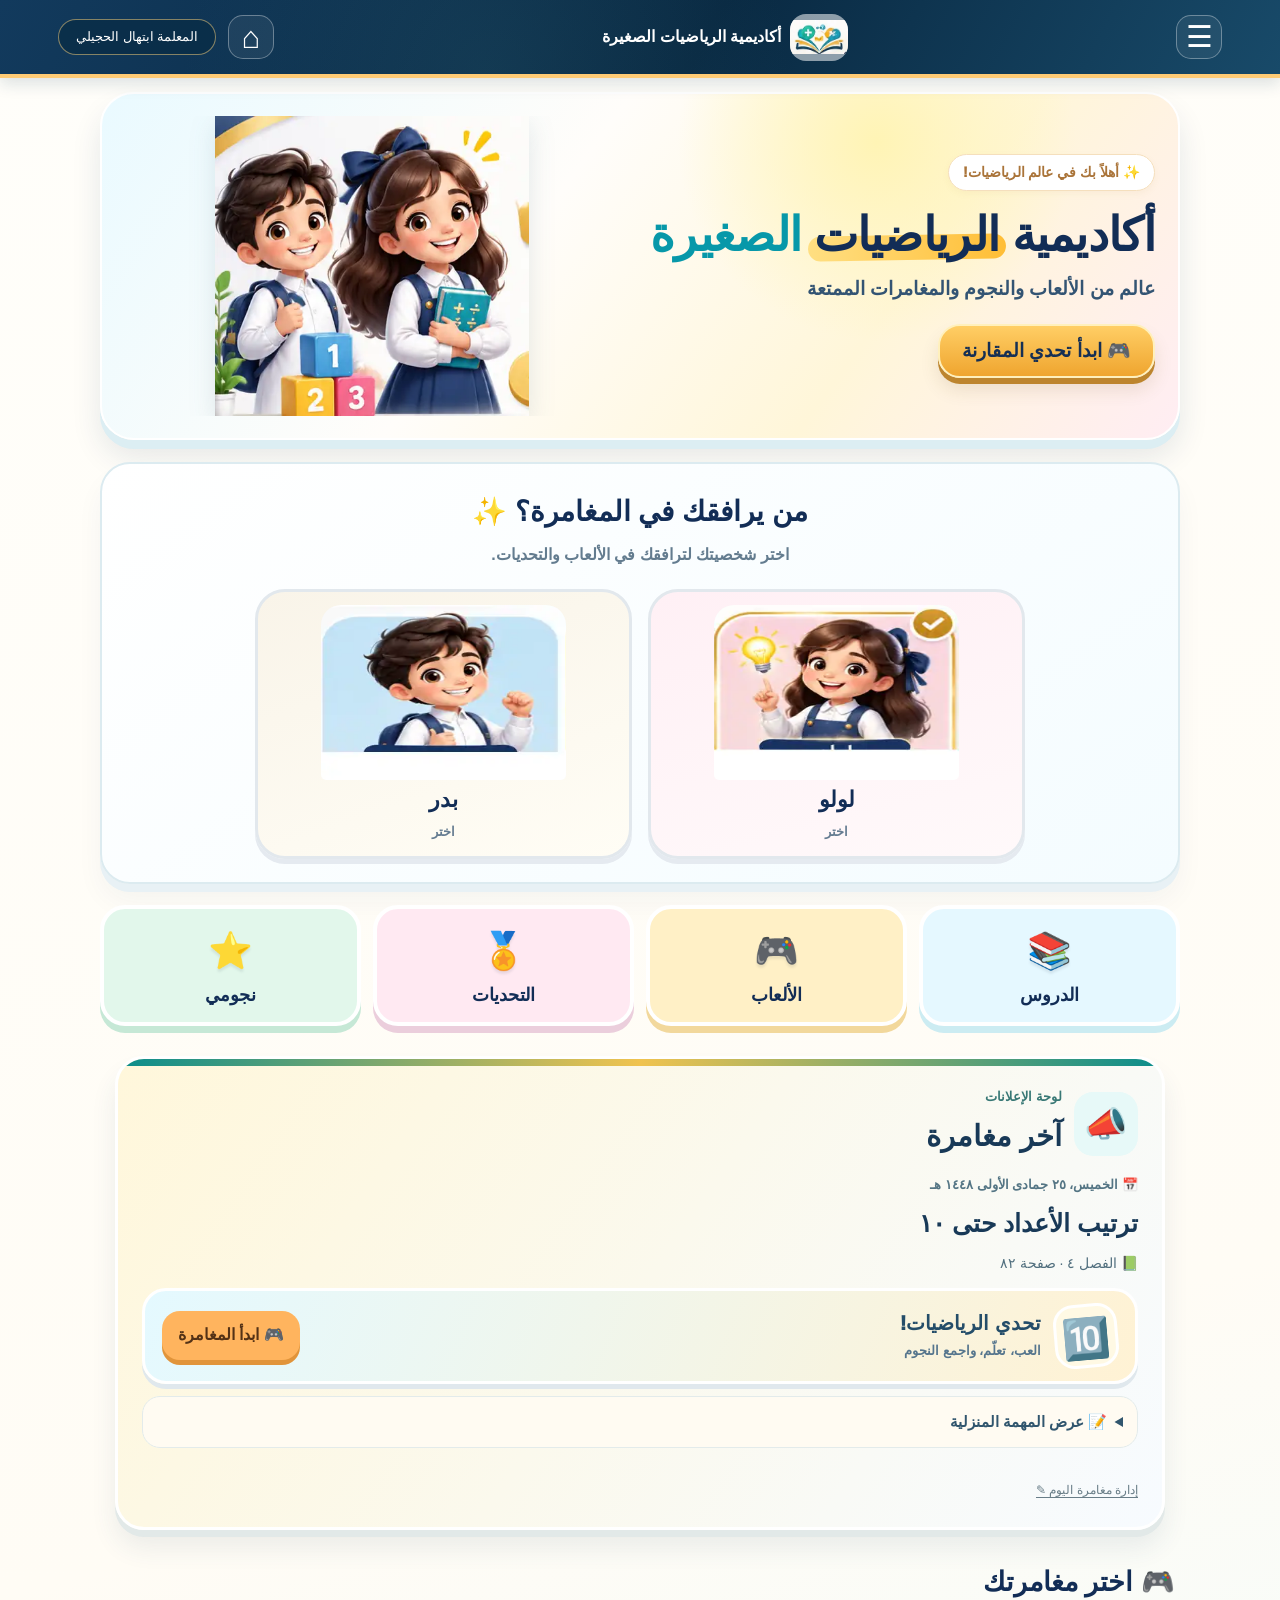
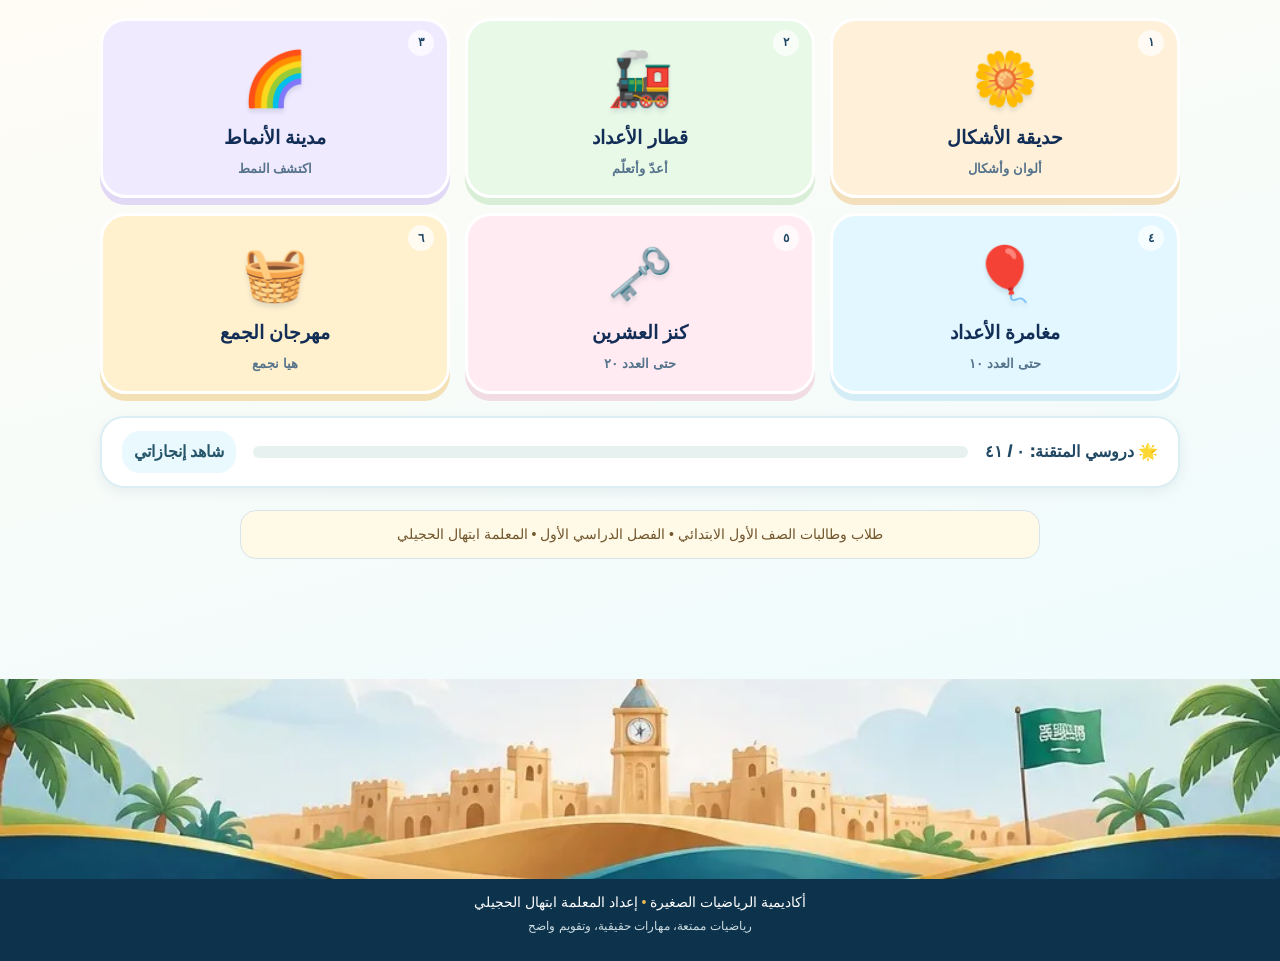
==== index.html @ 0ddbdef4 "Publish standalone Little Math Academy app, characters, lessons, and live assignments" ====
<!doctype html>
<html lang="ar" dir="rtl">
<head>
<meta charset="utf-8">
<meta name="viewport" content="width=device-width, initial-scale=1, viewport-fit=cover">
<meta name="theme-color" content="#fff1df">
<link rel="manifest" href="./academy-manifest.webmanifest">
<link rel="apple-touch-icon" href="./academy-icon.svg">
<meta name="description" content="أكاديمية الرياضيات الصغيرة: ألعاب وتدريبات رياضيات الصف الأول وفق المنهج السعودي.">
<title>أكاديمية الرياضيات الصغيرة | المعلمة ابتهال الحجيلي</title>
<link rel="icon" href="[data-uri]">

<style>
:root{
  --navy:#112f50;--navydeep:#082640;--gold:#dfad45;--goldsoft:#fff2d5;
  --teal:#0f9099;--tealdeep:#087b84;--ink:#163453;--muted:#58718a;
  --paper:#fcfbf6;--cream:#fff9ef;--line:#d8e5ee;--shadow:0 12px 35px #0b3b5c19;
  font-family:"Tajawal","Cairo","Noto Sans Arabic",Tahoma,Arial,sans-serif;
}
*{box-sizing:border-box}
html{scroll-behavior:smooth}
body{margin:0;min-width:320px;color:var(--ink);background:radial-gradient(ellipse 75% 26% at 50% 32%,#eaf8fb 0%,transparent 75%),linear-gradient(#fffefa,#fffaf2);font-size:16px;line-height:1.65}
button,input{font:inherit}button{cursor:pointer}button:disabled{cursor:not-allowed;opacity:.53}
button:focus-visible,a:focus-visible{outline:3px solid #e89c28;outline-offset:4px}
a{color:inherit}.skip{position:absolute;top:-80px;z-index:100}.skip:focus{top:5px}
.topbar{background:linear-gradient(118deg,#123a5d,#092942 55%,#184a69);color:#fff;border-bottom:4px solid var(--gold);position:relative;z-index:10;box-shadow:0 6px 15px #11385824}
.topbar:before{content:"";pointer-events:none;position:absolute;inset:0;background:radial-gradient(circle at 38% 100%,#2d63733b,transparent 38%)}
.topbar-inner{position:relative;max-width:1200px;min-height:74px;margin:auto;padding:7px 18px;display:flex;justify-content:space-between;align-items:center;gap:14px}
.topicon{border:1px solid #ffffff55;color:white;background:#ffffff10;border-radius:15px;width:46px;height:44px;font-size:30px;line-height:1}
.top-actions{display:flex;align-items:center;gap:12px}.top-actions .topicon{font-size:31px}
.user-chip{border-radius:40px;padding:6px 17px;border:1px solid #dfbe7a96;background:#082c46bf;font-size:13px;white-space:nowrap}
.brand-mini{display:flex;align-items:center;gap:9px;font-size:16px;font-weight:900;text-align:center;cursor:pointer}
.brand-mini img{height:47px;width:58px;object-fit:contain;background:#fff8;border-radius:16px}
.topnav{position:absolute;top:100%;right:12px;min-width:230px;background:#fff;box-shadow:0 18px 38px #102f4a38;padding:10px;display:grid;gap:5px;border:1px solid #cfdfed;border-radius:17px}
.topnav[hidden]{display:none}
.topnav button{background:none;color:var(--ink);border:0;text-align:right;font-weight:800;border-radius:11px;padding:11px 14px}
.topnav button:hover{background:#eaf6f8}
main{max-width:1170px;margin:0 auto;min-height:56vh;padding:0 22px 36px}
button.primary,button.secondary,.outline-button{border:0;border-radius:15px;font-weight:900;padding:12px 21px}
button.primary{background:linear-gradient(130deg,#078b98,#087783);color:white;box-shadow:0 7px 14px #16828e3d}
button.secondary{background:var(--goldsoft);color:#715015;border:1px solid #eecb78}
.outline-button{border:1px solid #b9d5e2;background:white;color:var(--navy)}
.btnrow{display:flex;gap:10px;flex-wrap:wrap;align-items:center;justify-content:center}
.hero{max-width:1050px;margin:0 auto;position:relative;isolation:isolate;text-align:center;padding-top:18px}
.hero:before{content:"";position:absolute;z-index:-2;top:0;left:0;right:0;height:440px;background:radial-gradient(ellipse 62% 72% at 50% 64%,#e7faff 0%,#e7f9ff65 65%,transparent 100%);border-radius:0 0 50% 50%}
.hero-logo{display:flex;align-items:center;flex-direction:column;gap:1px;position:relative;z-index:1}
.hero-logo img{width:92px;max-width:22%;height:72px;object-fit:contain;mix-blend-mode:multiply}
.hero-logo h1{margin:-4px 0 1px;color:var(--navy);font-size:clamp(22px,4vw,37px);line-height:1.35;font-weight:950;text-shadow:0 1px white;letter-spacing:-.6px}
.hero-logo h1:before,.hero-logo h1:after{content:"❧";color:#d6a239;display:inline-block;margin:0 16px;transform:rotate(-20deg)}
.hero-stage{margin:14px auto 0;min-height:313px;display:flex;align-items:center;justify-content:center;position:relative}
.hero-person{position:absolute;bottom:0;width:27%;max-height:330px;object-fit:cover;object-position:center 25%;border-radius:35% 35% 20px 20px;filter:drop-shadow(0 7px 8px #153b3c1a);mask-image:linear-gradient(to right,transparent 0%,black 10%,black 90%,transparent),linear-gradient(to top,transparent 0%,black 12%);mask-composite:intersect}
.hero-boy{left:0}.hero-girl{right:0}
.chalk{width:51%;min-height:257px;position:relative;z-index:2;margin-bottom:7px;background:radial-gradient(circle at 55% 40%,#1c666c,#0a414d 82%);border:11px solid #a97136;border-bottom-color:#8c5d2d;border-radius:24px;box-shadow:inset 0 0 0 3px #e1a95d,0 12px 16px #063d5b46,0 3px 0 #6c421c;display:flex;flex-direction:column;justify-content:center;padding:19px 12px 16px;color:#fffbed}
.chalk:after{content:"";position:absolute;inset:11px;border:2px solid #ffffff1c;border-radius:6px;pointer-events:none}
.chalk .hello{font-size:clamp(15px,2vw,23px);font-weight:800}
.chalk .headline{font-size:clamp(21px,3vw,37px);font-weight:1000;line-height:1.5;text-shadow:0 3px #0004}
.ribbon{align-self:center;background:linear-gradient(90deg,#d49b2b,#ffda60,#d49b2b);border:2px solid #ebbd48;border-radius:11px;color:#163a55;padding:6px 23px;font-weight:900;margin-top:10px;box-shadow:0 3px 4px #0033}
.quick-links{display:grid;grid-template-columns:repeat(4,1fr);gap:8px;position:relative;z-index:3;padding:10px;background:linear-gradient(165deg,#fffdf5,#fffaf0);border-radius:35px;border:2px solid #fff;box-shadow:0 5px 0 #f1e4d2,0 10px 25px #28455626;margin:-1px auto 30px;max-width:1000px}
.quick-card{border:0;border-left:1px solid #e7e8e8;background:linear-gradient(170deg,#ffffff,#f7f8f8);border-radius:26px;min-height:112px;color:var(--navy);font-weight:950;font-size:clamp(15px,2.7vw,25px);display:grid;align-content:center;justify-items:center;transition:transform .2s ease,box-shadow .2s ease}
.quick-card:hover,.grade-card:hover,.chapter-card:hover{transform:translateY(-3px)}
.quick-card:active,.grade-card:active,.chapter-card:active{transform:translateY(1px)}
.quick-symbol{width:58px;height:58px;display:grid;place-items:center;font-size:36px;filter:drop-shadow(1px 3px 2px #415b6b36)}
.section-heading{font-size:clamp(24px,3vw,32px);text-align:center;color:var(--navy);font-weight:950;margin:24px 0 11px}
.progress-panel{background:linear-gradient(135deg,#ddf7fa,#bdebee 47%,#e9ffff);border:4px solid white;box-shadow:0 7px 22px #163d4c25;border-radius:43px;display:flex;align-items:center;gap:26px;padding:16px 30px;margin:0 auto 28px;max-width:1050px;position:relative}
.progress-panel .book-cover{width:130px;min-width:110px;height:164px;object-fit:cover;border-radius:4px;box-shadow:9px 9px 11px #09394d33;transform:rotate(6deg)}
.progress-copy{flex:1;min-width:0;text-align:center}.progress-copy h2{font-size:clamp(22px,3.5vw,31px);color:#0b3051;margin:0}.progress-copy p{margin:0 0 18px;font-size:19px;font-weight:800}
.progress-label{display:flex;justify-content:space-between;align-items:center;gap:10px;font-weight:800;font-size:14px}
.progress-track{margin-top:9px;width:100%;height:18px;border-radius:20px;border:3px solid #fff;background:#f9ffff;box-shadow:inset 0 2px 5px #2947622c;overflow:hidden}
.progress-fill{height:100%;background:linear-gradient(90deg,#03a0ab,#00816d);width:0%;border-radius:20px;transition:width .3s}
.now-badge{position:absolute;top:-23px;right:18px;background:linear-gradient(115deg,#087b8b,#0c9eaa);color:#fff;border-radius:22px;padding:5px 22px;font-weight:900;box-shadow:0 5px 9px #104c6033}
.grade-grid{display:grid;grid-template-columns:repeat(6,minmax(0,1fr));gap:9px;margin-top:12px}
.grade-card{border:3px solid #fff;outline:1px solid #cadce4;color:var(--navy);background:linear-gradient(180deg,#f2fafd,#e5f1fa);border-radius:27px;min-height:174px;padding:18px 6px;box-shadow:0 6px 10px #17405a20;position:relative;display:flex;flex-direction:column;align-items:center;justify-content:center;line-height:1.4;transition:transform .2s ease}
.grade-card strong{font-size:clamp(15px,2.2vw,24px)}.grade-card small{font-size:clamp(11px,1.55vw,17px);font-weight:800;margin-top:2px}
.grade-card .grade-icon{font-size:clamp(30px,4vw,47px);margin-bottom:10px}
.grade-card .lock{font-size:19px;opacity:.65;margin-top:8px}
.grade-card.selected{border-color:#eebd42;outline:2px solid #d7a630;background:linear-gradient(180deg,#fffefa,#fff2d4);box-shadow:0 7px 15px #bd8d2840}
.grade-card.selected:after{content:"✓";position:absolute;top:-14px;left:-9px;background:#dca52f;color:white;font-weight:bold;border:2px solid white;border-radius:50%;height:30px;width:30px;display:grid;place-items:center}
.page-top{padding:32px 0 16px;text-align:center}
.breadcrumb{display:flex;align-items:center;justify-content:center;gap:8px;flex-wrap:wrap;color:#4b6683;font-size:13px;margin:0 0 14px}
.breadcrumb button{background:none;border:0;color:var(--tealdeep);font-weight:900;padding:3px}
.page-top h1{font-size:clamp(25px,4vw,36px);color:var(--navy);margin:0 0 5px;font-weight:950}.page-top p{color:var(--muted);margin:0 auto;max-width:800px}
.mascot-strip{display:flex;justify-content:space-between;align-items:center;gap:8px;margin:18px auto 0;max-width:600px;min-height:65px;border-radius:20px;border:1px solid #d9e8e8;background:linear-gradient(120deg,#f9fcfc,#e8f7f9,#fff8e9);overflow:hidden;box-shadow:0 3px 9px #29476312}
.mascot-strip img{width:65px;height:70px;object-fit:cover;object-position:top;border-radius:22px;mask-image:linear-gradient(to top,transparent,black 22%)}
.mascot-strip span{font-size:13px;font-weight:900;color:#3d7082}
.page-banner{display:flex;gap:18px;align-items:center;background:linear-gradient(130deg,#edfaff,#fff4df);border:1px solid #d9e8ed;border-radius:25px;box-shadow:var(--shadow);padding:16px 20px;margin:15px auto 22px}
.page-banner img{width:85px;height:90px;object-fit:cover;border-radius:13px;mask-image:linear-gradient(to top,transparent,black 20%)}.page-banner div{flex:1}
.chapter-grid{display:grid;grid-template-columns:repeat(3,minmax(0,1fr));gap:16px}
.chapter-card{border:1px solid #dce6ef;background:white;border-radius:25px;box-shadow:var(--shadow);padding:21px;text-align:right;color:var(--ink);transition:transform .2s}
.chapter-icon{background:linear-gradient(130deg,#d5f6f8,#f8f0cf);display:grid;place-items:center;width:62px;height:62px;border-radius:20px;font-size:37px;margin-bottom:12px}
.chapter-card .number{font-size:13px;color:#648097;font-weight:800}
.chapter-card strong{display:block;font-size:20px;color:var(--navy);margin:3px 0}
.chapter-card p{font-size:13px;line-height:1.9;color:var(--muted);margin:5px 0 15px}
.chapter-card .enter{display:flex;justify-content:space-between;align-items:center;color:var(--tealdeep);font-weight:900}
.list-heading{font-size:21px;color:var(--navy);margin:23px 0 10px}
.lesson-list{display:grid;gap:9px}.lesson-row{display:flex;align-items:center;gap:12px;background:white;border:1px solid #dae7ed;border-radius:17px;padding:11px 14px;box-shadow:0 2px 9px #0f3e5520}
.lesson-row .chapter-index{width:42px;height:42px;border-radius:13px;display:grid;place-items:center;background:#e8f8f8;font-size:18px;color:var(--tealdeep);font-weight:900;flex:none}
.lesson-row .rowcopy{flex:1;min-width:0}.lesson-row strong{display:block;font-size:15px}.lesson-row small{color:var(--muted);font-size:12px}
.lesson-row button{border:0;border-radius:12px;background:#0d8994;color:white;font-weight:900;padding:10px 16px;white-space:nowrap}
.lesson-row button.test-button{background:#c9902c}
.lesson-row.done{border-color:#90d9ce}.done-tag{font-size:12px;color:#078577}
.mode-tabs{display:flex;gap:7px;flex-wrap:wrap;justify-content:center;margin:17px 0}
.mode-tabs button{background:#fff;border:1px solid #c6dde5;border-radius:40px;padding:8px 14px;color:var(--navy);font-weight:900}
.mode-tabs button.active{background:var(--teal);color:#fff}
.practice-wrap{max-width:800px;margin:17px auto 35px}
.lesson-intro{background:linear-gradient(130deg,#effbfb,#fff9e6);padding:21px;border-radius:25px;border:1px solid #d7e8ec;margin:12px 0 18px}
.lesson-intro strong{color:var(--navy);font-size:19px}.lesson-intro p{margin:4px 0 7px}.objective-tag{display:inline-flex;border-radius:20px;padding:2px 12px;background:#fff;border:1px solid #d1e1e6;color:#427081;font-weight:800;font-size:12px}
.practice-card{padding:20px;border-radius:27px;background:#fff;border:1px solid #dce8ed;box-shadow:var(--shadow);text-align:center}
.quiz-top{display:flex;justify-content:space-between;align-items:center;gap:12px;font-size:14px;color:var(--muted);font-weight:800;text-align:right}
.quiz-bar{height:9px;background:#eaf3f4;border-radius:15px;overflow:hidden;margin:11px 0 20px}
.quiz-bar>div{height:100%;background:linear-gradient(90deg,#18adaf,#d6a93c);transition:width .25s}
.question-title{font-size:clamp(19px,3.5vw,25px);line-height:1.75;color:var(--navy);margin:7px auto 15px;max-width:680px;font-weight:950}
.visual-box{border-radius:20px;padding:17px 12px;background:linear-gradient(140deg,#f4fcfc,#fff9e6);min-height:91px;display:grid;place-items:center;margin:7px auto 18px;max-width:670px}
.options{display:grid;grid-template-columns:repeat(2,1fr);gap:11px}.option{border:2px solid #cfdee8;background:#fff;border-radius:17px;min-height:82px;padding:12px 8px;color:var(--ink);font-size:21px;font-weight:900;display:grid;place-items:center;transition:background .12s,border-color .12s;overflow-wrap:anywhere}
.option:hover:not(:disabled){border-color:#45b4b7;background:#f1fdfe}.option.correct{border-color:#1aab7c;background:#dffaf0;color:#126b53;opacity:1}.option.wrong{border-color:#d35e62;background:#fff0ef;color:#9a2c2c;opacity:1}
.feedback{border-radius:15px;margin-top:17px;padding:12px 15px;background:#e4f9f0;border:1px solid #8acfb1;text-align:right;font-weight:900}
.feedback.wrong{background:#fff5e7;border-color:#efc488;color:#80561f}.feedback p{font-weight:500;margin:3px 0}
.quiz-footer{display:flex;justify-content:space-between;align-items:center;gap:12px;margin-top:20px}
.score-stars{font-size:22px;color:#bd8a28}
.dots{display:flex;flex-wrap:wrap;gap:6px;justify-content:center;max-width:340px}
.dot-shape{display:inline-flex;justify-content:center;align-items:center;font-size:26px;line-height:1.4}
.tenframe{display:grid;grid-template-columns:repeat(5,32px);gap:3px;justify-content:center;direction:ltr}
.tenframe span{display:grid;place-items:center;width:32px;height:32px;background:#fff;border:1px solid #95b8cb;border-radius:7px;color:#09959e}
.count-container{display:flex;gap:18px;align-items:center;justify-content:center;flex-wrap:wrap}
.shape{display:inline-block;vertical-align:middle;width:44px;height:44px;box-shadow:0 2px 4px #0002;margin:4px;border:2px solid #fff}
.shape.circle{border-radius:50%}.shape.square{border-radius:9px}.shape.triangle{clip-path:polygon(50% 0,0 100%,100% 100%);border:0}
.shape.red{background:#f05a61}.shape.blue{background:#2494d3}.shape.yellow{background:#f2b839}.shape.green{background:#4ab792}
.shape.small{width:29px;height:29px;margin:0 3px}
.position-stack{display:grid;gap:4px;justify-content:center;place-items:center}.position-stack>span{background:#fff;border:1px solid #cde2ed;border-radius:10px;padding:8px 19px;min-width:120px;font-size:29px}
.pattern{display:flex;align-items:center;justify-content:center;flex-wrap:wrap;gap:9px;direction:rtl}.pattern .shape{margin:0}
.numbers-strip{display:flex;justify-content:center;gap:8px;flex-wrap:wrap;font-size:23px;font-weight:900}.numbers-strip span{background:white;border:1px solid #b9d7e5;border-radius:12px;padding:4px 13px}
.math-vertical{font-size:31px;font-weight:900;text-align:left;line-height:1.4;direction:ltr;display:inline-block;min-width:75px}
.math-vertical .under{border-bottom:3px solid var(--navy)}
.result-card{text-align:center;border-radius:27px;background:linear-gradient(135deg,#e8f9f7,#fff5dc);padding:28px 20px;box-shadow:var(--shadow)}
.result-card .result-icon{font-size:57px}.result-card h2{font-size:28px;margin:8px 0}.result-card .bigscore{font-size:43px;color:var(--tealdeep);font-weight:1000}
.info-note{border:1px solid #d7e4e9;background:#fff9e8;border-radius:16px;padding:12px 15px;margin:20px auto;font-size:14px;max-width:800px;color:#71562b}
.evidence-summary{display:grid;grid-template-columns:repeat(3,1fr);gap:12px;max-width:800px;margin:16px auto}
.stat{background:#fff;border:1px solid #d9e8ed;border-radius:18px;padding:17px 10px;text-align:center}.stat strong{display:block;font-size:28px;color:var(--tealdeep)}.stat span{font-size:12px;color:var(--muted)}
.notice{padding:18px;border-radius:18px;background:#eef9fb;border:1px solid #c4e2e6;max-width:780px;margin:12px auto}
.evidence-history{max-width:800px;margin:auto}.evidence-history article{padding:12px 15px;border:1px solid #dce5e8;background:white;border-radius:13px;margin:8px 0;display:flex;align-items:center;justify-content:space-between;gap:12px}
.sr-only{position:absolute;width:1px;height:1px;overflow:hidden;clip:rect(0,0,0,0)}
.footer{text-align:center;color:#fff;font-size:14px;background:#0d324b;padding:0 0 24px;margin-top:34px}
.footer img{display:block;width:100%;height:auto;max-height:200px;object-fit:cover;object-position:center bottom;margin-bottom:12px}.footer span{color:#e9b94f}.footer small{color:#cbdce2}
.toast{position:fixed;bottom:24px;left:50%;transform:translate(-50%,25px);background:#0d324d;color:white;padding:12px 19px;border-radius:14px;z-index:20;box-shadow:0 6px 25px #0005;opacity:0;pointer-events:none;transition:.2s;max-width:90%;text-align:center}
.toast.show{opacity:1;transform:translate(-50%,0)}
@media(max-width:760px){
  .topbar-inner{min-height:66px;padding:8px 12px}.user-chip{display:none}.brand-mini{font-size:13px}.brand-mini img{height:38px;width:43px}
  main{padding:0 12px 28px}.hero-logo img{height:58px}.hero-logo h1:before,.hero-logo h1:after{margin:0 6px}
  .hero-stage{min-height:255px}.hero-person{width:32%;max-height:245px}.chalk{width:53%;min-height:211px;border-width:7px;padding:12px 8px}.ribbon{padding:5px;font-size:11px}
  .quick-links{border-radius:22px}.quick-card{border-radius:17px;min-height:91px;font-size:15px}.quick-symbol{font-size:27px;width:43px;height:41px}
  .progress-panel{border-radius:27px;padding:24px 14px 14px;gap:10px}.progress-panel .book-cover{width:88px;min-width:88px;height:116px}
  .progress-copy p{font-size:14px;margin-bottom:8px}.progress-label{font-size:12px}.now-badge{font-size:12px;top:-18px}
  .chapter-grid{grid-template-columns:repeat(2,minmax(0,1fr));gap:11px}.chapter-card{padding:14px}.chapter-card strong{font-size:17px}.chapter-card p{font-size:12px}
  .grade-grid{grid-template-columns:repeat(3,minmax(0,1fr));gap:9px}.grade-card{min-height:139px;border-radius:20px}.grade-card .grade-icon{font-size:36px;margin-bottom:5px}.grade-card strong{font-size:18px}.grade-card small{font-size:13px}
  .practice-card{padding:16px 12px}.option{min-height:73px;font-size:18px}
}
@media(max-width:420px){
  .brand-mini span{max-width:158px;line-height:1.22;text-align:right}
  .hero-logo h1{font-size:21px}.hero-stage{min-height:209px}.hero-person{width:32%;max-height:200px}.hero-boy{left:-7px}.hero-girl{right:-7px}
  .chalk{width:58%;min-height:175px;border-width:6px;border-radius:15px}.chalk .headline{font-size:20px}.chalk .hello{font-size:14px}.ribbon{font-size:9px}
  .quick-links{gap:4px;padding:5px}.quick-card{min-height:80px;font-size:13px;border-radius:13px}.quick-symbol{font-size:23px;height:34px}
  .progress-panel .book-cover{width:66px;min-width:66px;height:93px}.progress-copy h2{font-size:18px}
  .grade-card{min-height:131px}.chapter-card strong{font-size:16px}.lesson-row{padding:9px}.lesson-row strong{font-size:13px}.lesson-row button{font-size:12px;padding:9px}
}
@media(prefers-reduced-motion:reduce){*,*:before,*:after{scroll-behavior:auto!important;transition:none!important}}

/* أدوات المعلمة بعيدة عن واجهة الطالب */
.teacher-tools{max-width:800px;margin:16px auto;border:1px solid #d5e3e9;background:#fff;border-radius:16px;padding:12px 17px;color:var(--muted);font-size:14px}
.teacher-tools summary{cursor:pointer;font-size:14px;color:var(--navy);font-weight:900;user-select:none}
.teacher-tools p{margin:12px 0}
.teacher-tools:not([open]){background:transparent;border-color:transparent;text-align:center}

</style>
<link rel="stylesheet" href="./happy-games.css?v=6">
<link rel="stylesheet" href="./academy-approved-visual.css?v=2">
</head>
<body>
<a class="skip" href="#app">انتقل إلى المحتوى</a>
<header class="topbar">
  <div class="topbar-inner">
    <button id="menuBtn" class="topicon" aria-label="فتح القائمة" aria-expanded="false">☰</button>
    <div class="brand-mini" role="button" tabindex="0" data-nav="home"><img src="[data-uri]" alt=""> <span>أكاديمية الرياضيات الصغيرة</span></div>
    <div class="top-actions"><button id="homeBtn" class="topicon" aria-label="الصفحة الرئيسية">⌂</button><span class="user-chip">المعلمة ابتهال الحجيلي</span></div>
  </div>
  <nav id="mainNav" class="topnav" aria-label="القائمة الرئيسية" hidden>
     <button data-nav="home">الرئيسية</button><button data-nav="lessons">الدروس</button><button data-nav="games">الألعاب</button><button data-nav="tests">الاختبارات</button><button data-nav="evidence">الشواهد</button>
  </nav>
</header>
<main id="app" tabindex="-1" aria-live="polite"></main>
<footer class="footer">
  <img src="[data-uri]" alt="معالم سعودية ونخيل والعلم السعودي" loading="lazy">
  <div>أكاديمية الرياضيات الصغيرة <span>•</span> إعداد المعلمة ابتهال الحجيلي</div>
  <small>رياضيات ممتعة، مهارات حقيقية، وتقويم واضح</small>
</footer>
<div id="toast" class="toast" role="status" aria-live="polite"></div>
<script>
"use strict";
/* مصدر ترتيب الدروس: فهرس كتاب رياضيات الصف الأول الابتدائي، الجزء الأول، طبعة 1447/2025.
   تم تأليف أسئلة أصلية ترتبط بمؤشرات المهارة، وليست نسخاً حرفياً لأسئلة الكتاب. */
const CHAPTERS=[
 {id:1,title:'المقارنة والتصنيف',icon:'🎨',about:'التصنيف وفق اللون والشكل، التمثيل، المساواة، الأكثر والأقل.',lessons:[
  ['1-1','التصنيف وفق خاصية واحدة','classifyOne','أصنّف الأشياء بحسب خاصية واحدة.',10],
  ['1-2','أحل المسألة: أمثلها','model','أمثّل الأشياء بعدد من القطع.',12],
  ['1-3','التصنيف وفق أكثر من خاصية','classifyTwo','أختار الشكل الذي يجمع خاصيتين.',14],
  ['1-4','يساوي','equal','أتعرف المجموعات المتساوية في العدد.',18],
  ['1-5','أكثر من، أقل من','moreLess','أقارن عدد العناصر في مجموعتين.',20]
 ]},
 {id:2,title:'الأعداد حتى ٥',icon:'🔢',about:'عد مجموعات صغيرة، التعرف على رموز الأعداد من صفر إلى خمسة.',lessons:[
  ['2-1','الأعداد ١، ٢، ٣','num123','أعد الأشياء من ١ إلى ٣.',28],
  ['2-2','قراءة الأعداد ١، ٢، ٣ وكتابتها','read123','أربط اسم العدد برمزه المكتوب.',30],
  ['2-3','العددان ٤، ٥','num45','أعد الأشياء من ٤ إلى ٥.',32],
  ['2-4','قراءة العددين ٤، ٥ وكتابتهما','read45','أقرأ رمزي العددين ٤ و٥.',36],
  ['2-5','أحل المسألة: أرسم صورة','draw5','أحل مسألة برسم أشياء وعدّها.',38],
  ['2-6','قراءة العدد صفر وكتابته','zero','أميز المجموعة الخالية والعدد صفر.',40]
 ]},
 {id:3,title:'الموقع والنمط',icon:'🧩',about:'فوق وتحت، أعلى وأوسط وأسفل، قبل وبعد، والأنماط.',lessons:[
  ['3-1','فوق، تحت','abovebelow','أحدد موقع شكل فوق شكل آخر أو تحته.',48],
  ['3-2','أعلى، أوسط، أسفل','positions','أحدد الموقع بين ثلاثة أشكال.',50],
  ['3-3','قبل، بعد','beforeAfter','أحدد العنصر الذي يأتي قبل الآخر أو بعده.',52],
  ['3-4','تحديد الأنماط','patternFind','أتعرّف الوحدة المتكررة في النمط.',56],
  ['3-5','إنشاء الأنماط','patternBuild','أكمل نمطاً وفق قاعدة تكرار.',58],
  ['3-6','أحل المسألة: أبحث عن نمط','patternSolve','أحل مسألة باستعمال نمط متكرر.',60]
 ]},
 {id:4,title:'الأعداد حتى ١٠',icon:'🔟',about:'عد الأعداد وقراءتها حتى عشرة ثم المقارنة والترتيب والعدد الترتيبي.',lessons:[
  ['4-1','الأعداد ٦، ٧، ٨','num678','أعد الأشياء من ٦ إلى ٨.',68],
  ['4-2','قراءة الأعداد ٦، ٧، ٨ وكتابتها','read678','أربط اسم العدد برمزه من ٦ إلى ٨.',70],
  ['4-3','العددان ٩، ١٠','num910','أمثل العددين ٩ و١٠ وأعدهما.',72],
  ['4-4','قراءة العددين ٩، ١٠ وكتابتهما','read910','أقرأ رمزي العددين ٩ و١٠.',74],
  ['4-5','أحل المسألة: أرسم صورة','draw10','أرسم صوراً وأعد الأشياء لحل المسألة.',78],
  ['4-6','مقارنة الأعداد حتى ١٠','compare10','أقارن عددين إلى ١٠.',80],
  ['4-7','ترتيب الأعداد حتى ١٠','order10','أرتب أعداداً إلى ١٠ تصاعدياً.',82],
  ['4-8','العدد الترتيبي','ordinal','أحدد ترتيب الأشياء من جهة معلومة.',84]
 ]},
 {id:5,title:'الأعداد حتى ٢٠',icon:'🧮',about:'تمثيل الأعداد من ١١ إلى ٢٠، المقارنة، والترتيب.',lessons:[
  ['5-1','العددان ١١، ١٢','num1112','أعد ١٠ وأضيف إليها ١ أو ٢.',92],
  ['5-2','الأعداد ١٣، ١٤، ١٥','num1315','أعد مجموعة من عشرة وأشياء إضافية.',94],
  ['5-3','العددان ١٦، ١٧','num1617','أمثل العددين ١٦ و١٧.',96],
  ['5-4','أحل المسألة: أبحث عن نمط','pattern20','أبحث عن نمط في تسلسل الأعداد.',98],
  ['5-5','الأعداد ١٨، ١٩، ٢٠','num1820','أعد الأشياء حتى ٢٠.',102],
  ['5-6','مقارنة الأعداد حتى ٢٠','compare20','أقارن عددين إلى ٢٠.',104],
  ['5-7','ترتيب الأعداد حتى ٢٠','order20','أرتب أعداداً إلى ٢٠ تصاعدياً.',106]
 ]},
 {id:6,title:'الجمع',icon:'➕',about:'تمثيل الجمع، جمل الجمع، والجمع إلى الصفر، وتكوين الأعداد.',lessons:[
  ['6-1','قصص الجمع','addStory','أجمع مجموعتين من الأشياء وأعد الناتج.',114],
  ['6-2','تمثيل الجمع','addModel','أمثل عملية الجمع بالأشياء.',116],
  ['6-3','جمل الجمع','addSentence','أقرأ جملة جمع وأربطها بتمثيل.',118],
  ['6-4','الجمع إلى الصفر','addZero','أجد ناتج جمع الصفر مع عدد.',120],
  ['6-5','أحل المسألة: أمثلها','addSolve','أحل مسألة جمع بتمثيل الأشياء.',124],
  ['6-6','تكوين الأعداد ٤، ٥، ٦','compose456','أجزّئ عدداً إلى عددين مجموعهما هو العدد.',126],
  ['6-7','تكوين الأعداد ٧، ٨، ٩','compose789','أكمل العدد الناقص في جملة جمع.',128],
  ['6-8','تكوين الأعداد ١٠، ١١، ١٢','compose101112','أكوّن الأعداد ١٠ و١١ و١٢ بجمع جزأين.',130],
  ['6-9','الجمع الرأسي','verticalAdd','أجمع عددين بكتابتهما رأسياً.',132]
 ]}
];
const TEST_TYPES=[
 ['prep','التهيئة','📎'],['mid','اختبار منتصف الفصل','📋'],['reviewMid','المراجعة التراكمية','🔄'],['review','مراجعة الفصل','🏅'],['test','اختبار الفصل','✍️'],['cumulative','الاختبار التراكمي','🌟']
];
const PAGE_PREP={1:9,2:27,3:47,4:67,5:91,6:113};
const PAGE_MID={1:16,2:34,3:54,4:76,5:100,6:122};
const PAGE_REVIEWMID={1:17,2:35,3:55,4:77,5:101,6:123};
const PAGE_REVIEW={1:22,2:42,3:62,4:86,5:108,6:134};
const PAGE_TEST={1:23,2:43,3:63,4:87,5:109,6:135};
const PAGE_CUM={1:24,2:44,3:64,4:88,5:110,6:136};
const AR_DIGITS='٠١٢٣٤٥٦٧٨٩';
const WORDS=['صفر','واحد','اثنان','ثلاثة','أربعة','خمسة','ستة','سبعة','ثمانية','تسعة','عشرة','أحد عشر','اثنا عشر','ثلاثة عشر','أربعة عشر','خمسة عشر','ستة عشر','سبعة عشر','ثمانية عشر','تسعة عشر','عشرون'];
const storedKey='little-math-academy-progress-v1';
function arabic(n){return String(n).replace(/\d/g,d=>AR_DIGITS[Number(d)])}
function numberList(items){return items.map(arabic).join(' ، ')}
function safeProgress(){try{const v=JSON.parse(localStorage.getItem(storedKey)||'{}');return (v&&typeof v==='object')?v:{};}catch{return {};}}
let progress=safeProgress(); let session=null;let pageMode='lessons';let toastTimer=null;
const chapterById=id=>CHAPTERS.find(c=>c.id===Number(id));
const lessonById=id=>CHAPTERS.flatMap(c=>c.lessons.map(row=>({chapter:c,code:row[0],title:row[1],skill:row[2],objective:row[3],page:row[4]}))).find(x=>x.code===id);
function testById(id){const m=/^ch([1-6])-(prep|mid|reviewMid|review|test|cumulative)$/.exec(id||'');if(!m)return null;
 const ch=chapterById(m[1]),type=TEST_TYPES.find(x=>x[0]===m[2]);return {code:id,title:type[1],chapter:ch,skill:'mixed',objective:'أجيب عن الأسئلة وأُظهر ما تعلّمته.',page:({prep:PAGE_PREP,mid:PAGE_MID,reviewMid:PAGE_REVIEWMID,review:PAGE_REVIEW,test:PAGE_TEST,cumulative:PAGE_CUM})[m[2]][ch.id],testType:m[2]};}
function lessonRecord(code){return lessonById(code)||testById(code)}
function showToast(msg){const t=document.getElementById('toast');t.textContent=msg;t.classList.add('show');clearTimeout(toastTimer);toastTimer=setTimeout(()=>t.classList.remove('show'),3000)}
function navigate(path){if(location.hash==='#'+path)render();else location.hash=path;}
function breadcrumb(extra=''){return `<div class="breadcrumb"><button data-nav="home">الرئيسية</button><span>›</span><button data-nav="lessons">الصف الأول</button>${extra?'<span>›</span><span>'+extra+'</span>':''}</div>`;}
function pageHeader(title,description,back=''){return `<section class="page-top">${breadcrumb(back)}<h1>${title}</h1><p>${description}</p><div class="mascot-strip" aria-label="رفيقا الأكاديمية"><img src="[data-uri]" alt=""><span>🌟 معك خطوة بخطوة في رحلة الرياضيات 🌟</span><img src="[data-uri]" alt=""></div></section>`;}
function masteredLesson(id){return Number(progress[id]?.best)>=75}
function completedCount(){return CHAPTERS.reduce((n,c)=>n+c.lessons.filter(l=>masteredLesson(l[0])).length,0)}
function renderHome(){const total=CHAPTERS.reduce((n,c)=>n+c.lessons.length,0), pct=Math.round(completedCount()/total*100);
return `<section class="hero" aria-label="مرحباً في أكاديمية الرياضيات الصغيرة">
 <div class="hero-logo"><img src="[data-uri]" alt="شعار الأكاديمية: كتاب مفتوح ورموز الرياضيات"><h1>أكاديمية الرياضيات الصغيرة</h1></div>
 <div class="hero-stage"><img class="hero-person hero-boy" src="[data-uri]" alt="طالب يحمل حقيبته" loading="eager">
 <div class="chalk"><div class="hello">💡 مرحباً بك في</div><div class="headline">أكاديمية<br>الرياضيات الصغيرة</div><span class="ribbon">أتعلّم • ألعب • أبدع</span></div>
 <img class="hero-person hero-girl" src="[data-uri]" alt="طالبة تحمل كتاباً" loading="eager"></div>
 </section>
 <div class="quick-links" aria-label="أقسام الأكاديمية">
 ${[['lessons','📖','الدروس'],['games','🎮','الألعاب'],['tests','📋','الاختبارات'],['evidence','🏅','الشواهد']].map(([key,icon,label])=>`<button class="quick-card" data-nav="${key}"><span class="quick-symbol" aria-hidden="true">${icon}</span>${label}</button>`).join('')}
 </div>
 <section class="progress-panel"><span class="now-badge">مساري الآن</span><img class="book-cover" src="[data-uri]" alt="غلاف كتاب رياضيات الصف الأول">
 <div class="progress-copy"><h2>الصف الأول الابتدائي</h2><p>الفصل الدراسي الأول</p>
 <div class="progress-label"><span>تقدمك في إتقان الدروس</span><span>${arabic(completedCount())} / ${arabic(total)} درسًا • ${arabic(pct)}٪</span></div>
 <div class="progress-track" role="progressbar" aria-valuemin="0" aria-valuemax="100" aria-valuenow="${pct}" aria-label="التقدم في الدروس"><div class="progress-fill" style="width:${pct}%"></div></div></div></section>
 <h2 class="section-heading">🎓 اختر صفك الدراسي</h2><section class="grade-grid" aria-label="الصفوف الابتدائية">
 ${[['الأول','🎒'],['الثاني','📚'],['الثالث','📐'],['الرابع','🧭'],['الخامس','🧮'],['السادس','📊']].map(([name,ico],i)=>`<button class="grade-card ${i===0?'selected':''}" data-grade="${i+1}" aria-label="الصف ${name} الابتدائي ${i?'قيد الإعداد':'متاح'}"><span class="grade-icon">${ico}</span><strong>${name}</strong><small>الابتدائي</small>${i?'<span class="lock" aria-hidden="true">🔒</span>':'<span class="lock" aria-hidden="true">✓</span>'}</button>`).join('')}
 </section><div class="info-note">🌈 مغامرتنا تبدأ بالصف الأول، وبقية الصفوف قادمة قريبًا!</div>`;
}
function chapterCards(mode='lessons'){
return `<section class="chapter-grid">${CHAPTERS.map(c=>{
const done=c.lessons.filter(l=>masteredLesson(l[0])).length;
return `<button class="chapter-card" data-chapter="${c.id}" data-mode="${mode}">
 <div class="chapter-icon">${c.icon}</div><span class="number">الفصل ${arabic(c.id)}</span><strong>${c.title}</strong><p>${c.about}</p>
 <span class="enter">${mode==='tests'?'عرض التقويمات':`${arabic(done)} من ${arabic(c.lessons.length)} دروس مكتملة`}<span aria-hidden="true">←</span></span></button>`}).join('')}</section>`}
function renderCategory(mode){pageMode=mode;const labels={lessons:['📚 دروسي الممتعة','اختر فصلًا لتكتشف دروسًا جديدة وتتعلّم خطوة بخطوة.'],games:['🎮 هيا نلعب!','اختر فصلًا، ثم اختر لعبتك المفضلة!'],tests:['📋 أختبر نفسي','هل أنت مستعدّ؟ أجب عن الأسئلة واكتشف ما تعلمته!']};
return `${pageHeader(...labels[mode])}<div class="page-banner"><img src="[data-uri]" alt="رفيقة الأكاديمية"><div><strong>🌟 هيا نلعب ونتعلّم!</strong><p>اختر فصلك، وحلّ التحديات، واجمع النجوم مع كل إجابة صحيحة.</p></div></div>${chapterCards(mode)}`;
}
function chapterEntries(c,mode){if(mode==='tests')return TEST_TYPES.map(([type])=>testById(`ch${c.id}-${type}`));
 const lessons=c.lessons.map(row=>lessonById(row[0]));
 const insertion=(type)=>testById(`ch${c.id}-${type}`);
 const firstHalf=(c.id===1?3:c.id===2?3:c.id===3?3:c.id===4?4:c.id===5?4:4);
 if(mode==='games')return lessons;
 return [insertion('prep'),...lessons.slice(0,firstHalf),insertion('mid'),insertion('reviewMid'),...lessons.slice(firstHalf),insertion('review'),insertion('test'),insertion('cumulative')];
}
function renderChapter(id,mode){const c=chapterById(id);if(!c)return renderHome();pageMode=['games','tests'].includes(mode)?mode:'lessons';const entries=chapterEntries(c,pageMode);
return `${pageHeader(`${c.icon} الفصل ${arabic(c.id)}: ${c.title}`,'اختر درسًا، واستعدّ لتحدٍّ جديد!',c.title)}
<div class="mode-tabs">${[['lessons','جميع الدروس'],['games','الألعاب'],['tests','الاختبارات']].map(([m,l])=>`<button class="${m===pageMode?'active':''}" data-chapter="${c.id}" data-mode="${m}">${l}</button>`).join('')}</div>
<div class="lesson-list">${entries.map((l,i)=>{let done=progress[l.code],isTest=!!l.testType;
return `<article class="lesson-row ${done?'done':''}"><span class="chapter-index">${isTest?'★':arabic(i+1)}</span>
 <div class="rowcopy"><strong>${l.title}</strong><small>${isTest?'تقويم الفصل':'الدرس '+l.code} • صفحة ${arabic(l.page)} ${done?`<span class="done-tag">• أنجزت: ${arabic(done.best)}٪</span>`:''}</small></div>
 <button class="${isTest?'test-button':''}" data-lesson="${l.code}">${done?'إعادة':'ابدأ'} ←</button></article>`}).join('')}</div>`;
}
/* ===== أنشطة أصلية محددة المهارة، لا أسئلة قصصية تخيلية ===== */
function circleDots(n,color='#15969e'){
 if(n===0)return `<div aria-label="إطار بدون دوائر" style="padding:19px;border:2px dashed #89b3c4;border-radius:15px;min-width:150px;min-height:65px"></div>`;
 if(n>10)return `<div class="count-container">${tenFrame(10)}<div>${tenFrame(n-10)}</div></div>`;
 return `<div class="dots">${Array.from({length:n},()=>`<span class="dot-shape" style="color:${color}">●</span>`).join('')}</div>`;
}
function tenFrame(n){return `<div class="tenframe" aria-label="${arabic(n)} عدادات">${Array.from({length:10},(_,i)=>`<span>${i<n?'●':''}</span>`).join('')}</div>`}
function shape(type,color,small=false){return `<span class="shape ${type} ${color} ${small?'small':''}" role="img" aria-label="${({circle:'دائرة',square:'مربع',triangle:'مثلث'})[type]} ${({red:'أحمر',blue:'أزرق',yellow:'أصفر',green:'أخضر'})[color]}"></span>`}
function groupCount(n,label){return `<div style="display:grid;justify-items:center;gap:8px"><strong>${label}</strong>${circleDots(n)}</div>`}
function frameText(text){return `<span style="font-size:30px;font-weight:950;color:#0b6472">${text}</span>`}
function numericChoices(correct,low=0,high=20,seed=0){
 let vals=[correct];for(let offset=1;vals.length<4&&offset<21;offset++){
  const a=correct+offset, b=correct-offset;
  if(a<=high&&!vals.includes(a))vals.push(a);
  if(vals.length<4&&b>=low&&!vals.includes(b))vals.push(b);
 }
 return reorder(vals.map(x=>({text:arabic(x),correct:x===correct})),seed);
}
function reorder(items,seed){const a=[...items];for(let i=a.length-1;i>0;i--){const j=((seed*7+i*13+3)%(i+1));[a[i],a[j]]=[a[j],a[i]];}return a}
function makeQuestion(prompt,visual,choices,explain='',seed=0){let opts=choices.map(x=>typeof x==='object'?x:{text:String(x),correct:false});opts=reorder(opts,seed);return {prompt,visual,choices:opts,explain};}
function readingAlternatives(n,max){const list=[n];for(let d=1;d<8&&list.length<4;d++){
  if(n-d>=1&&!list.includes(n-d))list.push(n-d);
  if(n+d<=max&&list.length<4&&!list.includes(n+d))list.push(n+d);
 }return list;}
function numQ(prompt,visual,n,low,high,seed,explain=''){return {prompt,visual,choices:numericChoices(n,low,high,seed),explain:explain||`الإجابة الصحيحة هي ${arabic(n)}.`};}
function strChoice(text,correct){return {text,correct}}
function htmlChoice(html,correct){return {html,correct}}
function chooseNumber(min,max,i){return min+(i%(max-min+1))}
function rangeOf(skill){return ({num123:[1,3],read123:[1,3],num45:[4,5],read45:[4,5],num678:[6,8],read678:[6,8],num910:[9,10],read910:[9,10],num1112:[11,12],num1315:[13,15],num1617:[16,17],num1820:[18,20]})[skill]}
function isRead(skill){return skill.startsWith('read')}
function visualSequence(arr){return `<div class="numbers-strip">${arr.map(n=>`<span>${arabic(n)}</span>`).join('')}</div>`}
function pairVisual(a,b){return `<div class="count-container">${groupCount(a,'المجموعة (أ)')}${groupCount(b,'المجموعة (ب)')}</div>`}
function patternVisual(colors,form='circle'){return `<div class="pattern">${colors.map(x=>x==='?'?'<span style="font-size:29px">❓</span>':shape(form,x)).join('')}</div>`}
function operationsChoices(a,b,correct,seed){
 const target=`${arabic(a)} + ${arabic(b)} = ${arabic(correct)}`;
 const bad1=`${arabic(a)} + ${arabic(b)} = ${arabic(correct+1)}`;
 const bad2=`${arabic(a)} + ${arabic(Math.max(0,b-1))} = ${arabic(correct)}`;
 const bad3=`${arabic(Math.max(0,a-1))} + ${arabic(b)} = ${arabic(correct)}`;
 return reorder([strChoice(target,true),strChoice(bad1,false),strChoice(bad2,false),strChoice(bad3,false)],seed);
}
function generate(skill,i){const seed=i+5;
 if(skill==='classifyOne'){
  const colors=['red','blue','yellow','green'],names=['أحمر','أزرق','أصفر','أخضر'];const target=Math.floor(i/2)%4;
  if(i%2===1){const wanted=['circle','square','triangle'][Math.floor(i/2)%3],types=[wanted,...['circle','square','triangle'].filter(t=>t!==wanted)];
   const typesFull=[...types,types[1]],correct=typesFull.map((t,k)=>htmlChoice(shape(t,colors[k]),t===wanted&&k===0));
   const label=wanted==='circle'?'الدائرة':wanted==='square'?'المربع':'المثلث';
   return makeQuestion(`اختَر ${label} بين هذه الأشكال.`,frameText('لاحظ الشكل، لا اللون'),correct,`التصنيف هنا بحسب الشكل: ${label}.`,seed);
  }
  return makeQuestion(`اختَر الدائرة التي لونها ${names[target]}.`,frameText('انظر إلى اللون والشكل'),colors.map((c,j)=>htmlChoice(shape('circle',c),j===target)),`التصنيف هنا بحسب اللون: ${names[target]}.`,seed);
 }
 if(skill==='model'){
  const n=chooseNumber(1,5,i);
  const vals=[n,Math.max(0,n-1),n+1,n+2];
  if(i>=5)return numQ('كم قطعة تمثل المجموعة الموضحة؟',circleDots(n,'#df9c27'),n,0,7,seed,`عدد القطع ${arabic(n)}.`);
  return makeQuestion(`أي مجموعة تمثل ${arabic(n)} قطع؟`,circleDots(n),vals.map(x=>htmlChoice(circleDots(x),x===n)),`نعد القطع واحدة واحدة حتى نصل إلى ${arabic(n)}.`,seed);
 }
 if(skill==='classifyTwo'){
  const c=i%2?'blue':'red',t=i%3===0?'circle':i%3===1?'square':'triangle';
  const colorName=t==='circle'?(c==='red'?'الحمراء':'الزرقاء'):(c==='red'?'الأحمر':'الأزرق'),shapeName=t==='circle'?'الدائرة':t==='square'?'المربع':'المثلث';
  const wrongShape=t==='circle'?'square':'circle',wrongColor=c==='red'?'blue':'red';
  return makeQuestion(`اختَر ${shapeName} ${colorName}.`,frameText('انتبه للشكل واللون معاً'),[
    htmlChoice(shape(t,c),true),htmlChoice(shape(wrongShape,c),false),htmlChoice(shape(t,wrongColor),false),htmlChoice(shape(wrongShape,wrongColor),false)],`نراعي الشكل واللون معًا: ${shapeName} ${colorName}.`,seed);
 }
 if(skill==='equal'){
  const n=chooseNumber(2,6,i),result='في كل مجموعة '+arabic(n)+' عناصر.';
  if(i%3===1)return numQ('كم عنصرًا في المجموعة؟',tenFrame(n),n,1,8,seed,result);
  if(i%3===2)return makeQuestion('أي مجموعة مساوية لها؟',circleDots(n),
    [n,n+1,n-1,n+2].map(x=>htmlChoice(tenFrame(x),x===n)),result,seed);
  return makeQuestion('اختر المجموعة المساوية في العدد.',circleDots(n),
    [n,n+1,n-1,n+2].map(x=>htmlChoice(circleDots(x),x===n)),result,seed);
 }
 if(skill==='moreLess'){
  const a=chooseNumber(2,6,i),b=a+(i%2?1:-1);
  const bigger=i%3!==0, ans=bigger?(a>b?'أ':'ب'):(a<b?'أ':'ب');
  return makeQuestion(`أي المجموعتين فيها ${bigger?'أكثر':'أقل'} من الدوائر؟`,pairVisual(a,b),[
    strChoice('المجموعة (أ)',ans==='أ'),strChoice('المجموعة (ب)',ans==='ب')],`المجموعة (أ) فيها ${arabic(a)}، والمجموعة (ب) فيها ${arabic(b)}.`,seed);
 }
 if(rangeOf(skill)){
  const [min,max]=rangeOf(skill),n=chooseNumber(min,max,i);
  if(isRead(skill)){
    const opts=readingAlternatives(n,max);
    if(i%4===1){const nums=readingAlternatives(n,max);
      return makeQuestion(i>=4?`اختر القراءة الصحيحة للعدد ${arabic(n)}.`:`أي اسم يطابق العدد ${arabic(n)}؟`,frameText(arabic(n)),[...new Set(nums)].map(x=>strChoice(WORDS[x],x===n)),`اسم العدد ${arabic(n)} هو «${WORDS[n]}».`,seed);
    }
    if(i%4===2){const nums=readingAlternatives(n,max);
      return makeQuestion('عُدّ الدوائر، ثم اختر اسم العدد الصحيح.',circleDots(n),[...new Set(nums)].map(x=>strChoice(WORDS[x],x===n)),`هذه مجموعة من ${arabic(n)} دوائر، واسم العدد «${WORDS[n]}».`,seed);
    }
    if(i%4===3){return numQ(`أي رمز يمثل عدد الدوائر؟`,circleDots(n),n,1,max,seed,`العدد هو ${arabic(n)}.`);}
    return makeQuestion(i>=4?`ما الرقم الذي نكتبه لتمثيل كلمة «${WORDS[n]}»؟`:`اقرأ اسم العدد «${WORDS[n]}»، ثم اختر رمزه.`,frameText(WORDS[n]),[...new Set(opts)].map(x=>strChoice(arabic(x),x===n)),`يُكتب العدد «${WORDS[n]}» هكذا: ${arabic(n)}.`,seed);
  }
  if(i%3===1){const alternatives=readingAlternatives(n,max);
    return makeQuestion(i>=4?`أي تمثيل يحتوي على ${arabic(n)} قطعة؟`:`اختَر المجموعة التي فيها ${arabic(n)} دوائر.`,frameText(arabic(n)),[...new Set(alternatives)].map(x=>htmlChoice(circleDots(x,i>=4?'#de983d':'#15969e'),x===n)),`المجموعة الصحيحة فيها ${arabic(n)} دوائر.`,seed);
  }
  const nPrompt=n>10?(i>=3?`أعدّ قطع المجموعة ثم اختر العدد الكلي، إذا كان فيها عشرة ومعها ${arabic(n-10)}.`:`عشر قطع ومعها ${arabic(n-10)} قطع إضافية؛ ما العدد الكلي؟`):(i>=3?'كم عدد الدوائر الملونة؟':'عُدّ الدوائر، ثم اختر العدد الصحيح.');
  const v=n>10&&i%3===2?`<div class="count-container">${tenFrame(10)}${circleDots(n-10,i>=3?'#d4a12a':'#15969e')}</div>`:(i%3===2&&n<=10?tenFrame(n):circleDots(n,i>=3?'#d4a12a':'#15969e'));
  return numQ(nPrompt,v,n,1,max,seed,`عدد الدوائر هو ${arabic(n)}.`);
 }
 if(skill==='zero'){
  if(i%3===1)return makeQuestion(i>=3?'أي مجموعة تمثّل العدد صفر؟':'اختَر المجموعة التي ليس فيها أي دائرة.',frameText(i>=3?'العدد ٠':'أي مجموعة خالية؟'),[0,1,2,3].map(x=>htmlChoice(circleDots(x,i>=3?'#d4a12a':'#15969e'),x===0)),'المجموعة الخالية ليس فيها أي عنصر، ونعبّر عنها بالصفر.',seed);
  if(i%3===2)return makeQuestion(i>=3?'اختر اسم العدد الذي يعبّر عن مجموعة لا تحتوي على أشياء.':'أي اسم يطابق الرمز ٠؟',frameText(i>=3?'مجموعة بلا عناصر':'٠'),[strChoice('صفر',true),strChoice('واحد',false),strChoice('اثنان',false),strChoice('ثلاثة',false)],'الرمز ٠ يُقرأ «صفر».',seed);
  return numQ(i===0?'كم دائرة داخل الإطار؟':'الإطار فارغ؛ ما العدد الذي يمثّل الأشياء فيه؟',circleDots(0),0,0,5,seed,'المجموعة خالية، وعدد عناصرها صفر.');
 }
 if(skill==='draw5'||skill==='draw10'){
  const max=skill==='draw5'?5:10,n=chooseNumber(skill==='draw5'?1:6,max,i),objects=['🦆','⚽','🧸'][i%3],symbols=Array.from({length:n},()=>`<span style="font-size:28px">${objects}</span>`).join('');
  const illustration=`<div class="dots" aria-label="${arabic(n)} أشياء">${symbols}</div>`;
  if(i%2===0)return makeQuestion('عدّ الأشياء في الصورة، ثم اختر الرسم الذي يمثل عددها.',illustration,
   [...new Set([n,Math.max(0,n-1),Math.min(10,n+1),Math.min(10,n+2)])].map(x=>htmlChoice(circleDots(x),x===n)),`نرسم دائرة واحدة لكل شيء؛ نحتاج إلى ${arabic(n)} دوائر.`,seed);
  return numQ('كم دائرة تحتاج أن ترسم لتمثل الأشياء في الصورة؟',illustration,n,0,max,seed,`لكل شيء نرسم دائرة، فيكون عدد الدوائر ${arabic(n)}.`);
 }
 if(skill==='abovebelow'){
  const starOnTop=i%2===0,objects=i>=4?['🔺','🟨']:i>=2?['🟢','🟦']:['⭐','🟦'];
  const stack=starOnTop?[objects[0],objects[1]]:[objects[1],objects[0]],questionText=i>=4?'أين المثلث بالنسبة إلى المربع الأصفر؟':i>=2?'أين الدائرة الخضراء بالنسبة إلى المربع الأزرق؟':'أين النجمة بالنسبة إلى المربع الأزرق؟';
  return makeQuestion(questionText,`<div class="position-stack"><span>${stack[0]}</span><span>${stack[1]}</span></div>`,[
   strChoice('فوق',starOnTop),strChoice('تحت',!starOnTop),strChoice('على يمين',false),strChoice('على يسار',false)],'ننظر إلى موقع الشكل الأول فوق الشكل الثاني أو تحته.',seed);
 }
 if(skill==='positions'){
  const target=i%3,position=(i+Math.floor(i/3))%3,names=['الحمراء','الزرقاء','الخضراء'],colored=['🔴','🔵','🟢'];
  const arrangement=['🔴','🔵','🟢'];arrangement.splice(arrangement.indexOf(colored[target]),1);arrangement.splice(position,0,colored[target]);
  return makeQuestion(`أين تقع الدائرة ${names[target]}؟`,`<div class="position-stack">${arrangement.map(x=>`<span>${x}</span>`).join('')}</div>`,[
   strChoice('أعلى',position===0),strChoice('أوسط',position===1),strChoice('أسفل',position===2)],'نحدد مكان الدائرة من أعلى إلى أسفل.',seed);
 }
 if(skill==='beforeAfter'){
  const rows=[
   [['🐎','🐄','🐑'],['الحصان','البقرة','الخروف']],
   [['🐤','🦆','🐓'],['الكتكوت','البطة','الديك']],
   [['🦢','🐸','🦆'],['الإوزة','الضفدع','البطة']]
  ];
  const [animals,names]=rows[Math.floor(i/2)%rows.length],before=i%2===0,correct=before?0:2;
  const vis=`<div style="font-size:13px;font-weight:900;text-align:center;margin-bottom:9px">يتجه الصف إلى الحظيرة في جهة اليسار ←</div><div style="font-size:34px;direction:ltr;display:flex;justify-content:center;align-items:center;gap:5px"><span>🏠</span><span>←</span><span>${animals[0]}</span><span>←</span><span>${animals[1]}</span><span>←</span><span>${animals[2]}</span></div>`;
  return makeQuestion(`أي حيوان يأتي ${before?'قبل':'بعد'} ${names[1]} في الصف باتجاه الحظيرة؟`,vis,[
   strChoice(names[0],correct===0),strChoice(names[1],false),strChoice(names[2],correct===2)],`في اتجاه الحظيرة، ${names[correct]} ${before?'قبل':'بعد'} ${names[1]}.`,seed);
 }
 if(skill==='patternFind'||skill==='patternBuild'||skill==='patternSolve'){
  const forms=['circle','square','triangle'],form=forms[Math.floor(i/2)%forms.length];
  const colorNames={red:'الأحمر',blue:'الأزرق',yellow:'الأصفر',green:'الأخضر'};
  const pairs=[['red','blue'],['yellow','green'],['green','red'],['blue','yellow']];
  const triplets=[['red','blue','yellow'],['yellow','green','red'],['blue','red','green']];
  const colors=skill==='patternSolve'?triplets[i%triplets.length]:pairs[i%pairs.length];
  const length=skill==='patternSolve'?6:5,sequence=Array.from({length},(_,k)=>colors[k%colors.length]);
  const answer=colors[length%colors.length];
  const choices=['red','blue','yellow','green'].map(c=>htmlChoice(shape(form,c),c===answer));
  return makeQuestion(skill==='patternBuild'?'أي شكل يكمل النمط؟':'أكمل النمط.',patternVisual([...sequence,'?'],form),
    choices,'يأتي اللون '+colorNames[answer]+' بعد تكرار النمط.',seed);
 }
 if(skill==='pattern20'){
  const start=11+(i%3),step=i%2?2:1,answer=start+step*3;
  return numQ('أي عدد يكمل النمط؟',visualSequence([start,start+step,start+step*2,'؟']),answer,11,20,seed,
    'نزيد '+arabic(step)+' في كل خطوة.');
 }
 if(skill==='compare10'||skill==='compare20'){
  const max=skill==='compare10'?10:20,a=chooseNumber(2,max-1,i*3+1),mode=i%5;
  if(mode===4){
    const values=[a-1,a,a+1];
    return numQ('اختر العدد الأصغر.',visualSequence([values[1],values[2],values[0]]),
      values[0],1,max,seed,'الأصغر هو '+arabic(values[0])+'.');
  }
  const b=mode===0?a:mode===1?a+1:a-1,relation=a>b?'>':a<b?'<':'=';
  const view=mode===3?pairVisual(a,b):
    '<div class="numbers-strip"><span>'+arabic(a)+'</span><span>؟</span><span>'+arabic(b)+'</span></div>';
  return makeQuestion(mode===3?'قارن المجموعتين.':'اختر العلاقة الصحيحة.',view,[
    strChoice('أكبر من (>)',relation==='>'),strChoice('أصغر من (<)',relation==='<'),
    strChoice('يساوي (=)',relation==='=')],
    arabic(a)+' '+(a>b?'أكبر من':a<b?'أصغر من':'يساوي')+' '+arabic(b)+'.',seed);
 }
 if(skill==='order10'||skill==='order20'){
  const max=skill==='order10'?10:20,count=i%3===2?4:3,step=i%2===0?1:2;
  const base=chooseNumber(1,max-(count-1)*step,i*2);
  const ascending=i%2===0,values=Array.from({length:count},(_,k)=>base+k*step);
  const scrambled=values.slice(1).concat(values[0]);
  const right=[...values].sort((a,b)=>ascending?a-b:b-a);
  const swap=(arr,a,b)=>{const out=[...arr];[out[a],out[b]]=[out[b],out[a]];return out};
  const orders=[right,swap(right,0,1),[...right].reverse(),right.slice(1).concat(right[0])];
  return makeQuestion('رتب الأعداد من '+(ascending?'الأصغر إلى الأكبر':'الأكبر إلى الأصغر')+'.',
    visualSequence(scrambled),orders.map((seq,k)=>strChoice(numberList(seq),k===0)),
    'الترتيب: '+numberList(right)+'.',seed);
 }
 if(skill==='ordinal'){
  const marks=['🔵','🟨','⭐','🟩','🔴'],starPosition=i%5;const seq=[...marks.filter(x=>x!=='⭐')];seq.splice(starPosition,0,'⭐');
  return numQ(i>=5?'من جهة اليسار، ما ترتيب النجمة بين الأشكال؟':'من جهة اليمين، ما ترتيب النجمة بين الأشكال؟',`<div class="pattern" style="font-size:35px">${seq.map(x=>`<span>${x}</span>`).join('')}</div>`,i>=5?5-starPosition:starPosition+1,1,5,seed,`ترتيب النجمة من ${i>=5?'اليسار':'اليمين'} هو ${arabic(i>=5?5-starPosition:starPosition+1)}.`);
 }
 if(['addStory','addModel','addSentence','addSolve','addZero','verticalAdd'].includes(skill)){
  const a=skill==='addZero'?(i%2===0?0:chooseNumber(1,7,i)) :chooseNumber(1,5,i),b=skill==='addZero'?(i%2===0?chooseNumber(1,7,i):0):chooseNumber(1,5,i+2+Math.floor(i/5)),total=a+b;
  const vis=`<div class="count-container">${circleDots(a)}<strong style="font-size:32px">+</strong>${circleDots(b)}</div>`;
  if(skill==='verticalAdd'){
   const vertical=`<div class="math-vertical"><div>${arabic(a)}</div><div class="under">+ ${arabic(b)}</div><div>؟</div></div>`;
   return numQ('اجمع العددين المكتوبين رأسياً، ثم اختر الناتج.',vertical,total,0,12,seed,`${arabic(a)} + ${arabic(b)} = ${arabic(total)}.`);
  }
  if(skill==='addModel'||skill==='addSentence'||skill==='addSolve'){
   return {prompt:skill==='addSolve'?'ما جملة الجمع التي تمثّل المجموعتين؟':'انظر إلى المجموعتين ثم اختر جملة الجمع الصحيحة.',visual:vis,choices:operationsChoices(a,b,total,seed),explain:`نمثل المجموعتين ثم نعد الكل: ${arabic(a)} + ${arabic(b)} = ${arabic(total)}.`};
  }
  return numQ(skill==='addZero'?'ما ناتج جمع العددين إذا كان أحدهما صفراً؟':'كم دائرة في المجموعتين معاً؟',vis,total,0,12,seed,`${arabic(a)} + ${arabic(b)} = ${arabic(total)}.`);
 }
 if(skill==='compose456'||skill==='compose789'||skill==='compose101112'){
  const [min,max]=skill==='compose456'?[4,6]:skill==='compose789'?[7,9]:[10,12];const total=chooseNumber(min,max,i),part=1+((i%(max-min+1))+Math.floor(i/(max-min+1)))%(total-1),missing=total-part;
  return numQ(`أكمل جملة الجمع: ${arabic(part)} + ؟ = ${arabic(total)}`,`<div class="count-container">${circleDots(part)}<strong style="font-size:28px">+ ؟ = ${arabic(total)}</strong></div>`,missing,0,12,seed,`نحتاج إلى ${arabic(missing)} قطع أخرى حتى يصبح المجموع ${arabic(total)}.`);
 }
 throw new Error('مهارة غير معروفة: '+skill);
}
function questionsFor(lesson,count){
 const out=[];
 // A new attempt receives a new set of examples while keeping the same skill.
 const variant=(progress[lesson.code]?.attempts||0)*count;
 if(lesson.testType){
  const chap=lesson.chapter,part=lesson.testType;
  const relevant=part==='prep'?chap.lessons.slice(0,Math.min(3,chap.lessons.length)):
    part==='mid'||part==='reviewMid'?chap.lessons.slice(0,Math.ceil(chap.lessons.length/2)):
    part==='cumulative'?CHAPTERS.filter(c=>c.id<=chap.id).flatMap(c=>c.lessons):chap.lessons;
  for(let i=0;i<count;i++){
   const row=relevant[i%relevant.length];
   let q=generate(row[2],i+Math.floor(i/relevant.length)*3+variant);
   for(let retry=1;retry<=12&&out.some(old=>old.prompt===q.prompt&&old.visual===q.visual);retry++)
    q=generate(row[2],i+retry*relevant.length+1+variant);
   if(!out.some(old=>old.prompt===q.prompt&&old.visual===q.visual))out.push(q);
  }
 }else for(let i=0;i<count;i++){
   let q=generate(lesson.skill,i+variant);
   for(let retry=1;retry<=12&&out.some(old=>old.prompt===q.prompt&&old.visual===q.visual);retry++)
    q=generate(lesson.skill,i+retry*count+variant);
   if(!out.some(old=>old.prompt===q.prompt&&old.visual===q.visual))out.push(q);
 }
 return out;
}
function beginLesson(id){const lesson=lessonRecord(id);if(!lesson){showToast('الدرس غير موجود');return;}
 session={lesson,questions:questionsFor(lesson,lesson.testType?8:5),index:0,score:0,selected:null};navigate('practice/'+id);
}
function startView(id){const lesson=lessonRecord(id);if(!lesson)return renderCategory('lessons');
 if(!session||session.lesson.code!==id)session={lesson,questions:questionsFor(lesson,lesson.testType?8:5),index:0,score:0,selected:null};
 const s=session,question=s.questions[s.index];
 return `${pageHeader(lesson.title,`${lesson.chapter.title} • الصفحة ${arabic(lesson.page)} من الكتاب`,lesson.title)}<section class="practice-wrap">
 <div class="lesson-intro"><strong>🎯 اليوم سنتعلّم</strong><p>${lesson.objective}</p><span class="objective-tag">الصف الأول الابتدائي • الفصل ${arabic(lesson.chapter.id)}</span></div>
 ${question?renderQuestion(s,question):renderResult(s)}
 </section>`;
}
function renderQuestion(s,q){return `<section class="practice-card">
 <div class="quiz-top"><span>السؤال ${arabic(s.index+1)} من ${arabic(s.questions.length)}</span><span>✅ الصحيح: ${arabic(s.score)}</span></div>
 <div class="quiz-bar"><div style="width:${(s.index/s.questions.length)*100}%"></div></div>
 <h2 class="question-title">${q.prompt}</h2><div class="visual-box">${q.visual}</div>
 <div class="options" role="group" aria-label="خيارات الإجابة">${q.choices.map((option,i)=>{
  const selected=s.selected!==null,selectedClass=selected?(option.correct?'correct':s.selected===i?'wrong':''):'';
  const label=option.html||option.text;
  return `<button class="option ${selectedClass}" data-answer="${i}" ${selected?'disabled':''} aria-label="الخيار ${arabic(i+1)}: ${option.text||'شكل مرسوم'}">${label}</button>`;
 }).join('')}</div>
 ${s.selected!==null?`<div class="feedback ${q.choices[s.selected].correct?'':'wrong'}"><strong>${q.choices[s.selected].correct?'🌟 ممتاز! إجابة صحيحة.':'💡 محاولة جيدة، شاهد الإجابة الصحيحة.'}</strong><p>${q.explain}</p></div>`:''}
 <div class="quiz-footer"><span class="score-stars">${'⭐'.repeat(Math.min(s.score,5))}</span>${s.selected!==null?`<button class="primary" data-next>${s.index===s.questions.length-1?'عرض النتيجة':'السؤال التالي ←'}</button>`:'<span style="color:#668099;font-size:13px">اضغط على الإجابة الصحيحة</span>'}</div>
 </section>`;
}
function saveResult(s){const id=s.lesson.code,score=Math.round(s.score/s.questions.length*100),old=progress[id]||{};
 const attempt={lesson:id,title:s.lesson.title,chapter:s.lesson.chapter.id,score,correct:s.score,total:s.questions.length,date:new Date().toISOString()};
 progress[id]={best:Math.max(old.best||0,score),attempts:(old.attempts||0)+1,last:score,updated:attempt.date};
 if(!Array.isArray(progress.history))progress.history=[];progress.history.push(attempt);progress.history=progress.history.slice(-200);
 try{localStorage.setItem(storedKey,JSON.stringify(progress))}catch{showToast('تعذر حفظ التقدم على هذا الجهاز')}
}
function renderResult(s){if(!s.saved){saveResult(s);s.saved=true;}const percent=Math.round(s.score/s.questions.length*100);
return `<section class="result-card"><div class="result-icon">${percent===100?'🏆':percent>=70?'🌟':'🌱'}</div>
 <h2>${percent>=80?'أحسنت!':'أنهيت التدريب، ونستطيع التحسن أكثر'}</h2><p>نتيجتك في <strong>${s.lesson.title}</strong></p><div class="bigscore">${arabic(s.score)} / ${arabic(s.questions.length)}</div><p>${arabic(percent)}٪ إجابات صحيحة</p>
 <div class="btnrow"><button class="primary" data-retry="${s.lesson.code}">🔄 حاول مرة أخرى</button><button class="secondary" data-chapter="${s.lesson.chapter.id}" data-mode="${s.lesson.testType?'tests':'lessons'}">📚 العودة إلى الفصل</button><button class="outline-button" data-nav="evidence">📊 عرض نتائجي</button></div>
 </section>`;
}
function answerQuestion(index){if(!session||session.selected!==null)return;const q=session.questions[session.index];if(!q||!q.choices[index])return;
 session.selected=index;if(q.choices[index].correct)session.score++;
 const card=document.querySelector('.practice-card');if(card)card.outerHTML=renderQuestion(session,q);
}
function nextQuestion(){if(!session||session.selected===null)return;session.index++;session.selected=null;const card=document.querySelector('.practice-card');
 if(session.index>=session.questions.length){const wrap=document.querySelector('.practice-wrap');if(wrap){wrap.querySelector('.practice-card')?.remove();wrap.insertAdjacentHTML('beforeend',renderResult(session));}}else if(card){card.outerHTML=renderQuestion(session,session.questions[session.index]);}
 window.scrollTo({top:Math.max(0,document.querySelector('.practice-wrap')?.getBoundingClientRect().top+window.scrollY-30||0),behavior:'smooth'});
}
function renderEvidence(){const history=Array.isArray(progress.history)?progress.history:[];const best=CHAPTERS.flatMap(c=>c.lessons.map(l=>progress[l[0]]?.best).filter(x=>typeof x==='number'));
const average=best.length?Math.round(best.reduce((a,b)=>a+b,0)/best.length):0;
return `${pageHeader('🏅 الشواهد والإنجازات','شاهد نجومك ونتائجك بعد كل لعبة أو تدريب!','الشواهد')}
 <div class="evidence-summary"><div class="stat"><strong>${arabic(completedCount())}</strong><span>دروس أُتقنت (٧٥٪ فأكثر)</span></div><div class="stat"><strong>${arabic(history.length)}</strong><span>محاولات</span></div><div class="stat"><strong>${arabic(average)}٪</strong><span>متوسط أفضل النتائج</span></div></div>
 <details class="teacher-tools"><summary>للمعلمة</summary><p>النتائج محفوظة على هذا الجهاز فقط، ولا تُرسل إلى المعلمة تلقائيًا.</p>
 <div class="btnrow"><button class="primary" data-export="csv">حفظ سجل النتائج</button><button class="secondary" data-export="json">حفظ نسخة احتياطية</button></div></details>
 <h2 class="list-heading">آخر التدريبات</h2><section class="evidence-history">${history.length?history.slice().reverse().slice(0,20).map(r=>`<article><span><strong>${r.title}</strong><br><small>الفصل ${arabic(r.chapter)} • ${new Date(r.date).toLocaleDateString('ar-SA')}</small></span><strong>${arabic(r.score)}٪</strong></article>`).join(''):'<div class="notice">لم تُسجّل تدريبات على هذا الجهاز بعد. ابدأ من الدروس، وبعد الإجابة ستظهر النتائج هنا.</div>'}</section>`;
}
function downloadBlob(filename,text,mime){const blob=new Blob(['\ufeff',text],{type:mime}),url=URL.createObjectURL(blob),a=document.createElement('a');a.href=url;a.download=filename;a.click();setTimeout(()=>URL.revokeObjectURL(url),1000)}
function exportResults(format){const items=Array.isArray(progress.history)?progress.history:[];
 if(!items.length){showToast('لا توجد نتائج بعد؛ أكملي تدريبًا أولًا.');return;}
 if(format==='json')downloadBlob('academy-progress-backup.json',JSON.stringify({version:1,exported:new Date().toISOString(),results:items},null,2),'application/json;charset=utf-8');
 else{const fields=['الدرس','الفصل','الدرجة المئوية','الإجابات الصحيحة','إجمالي الأسئلة','التاريخ'];const quote=s=>'"'+String(s).replaceAll('"','""')+'"';const csv=[fields.map(quote).join(','),...items.map(x=>[x.title,x.chapter,x.score,x.correct,x.total,x.date].map(quote).join(','))].join('\r\n');downloadBlob('academy-results.csv',csv,'text/csv;charset=utf-8');}
 showToast('تم إعداد ملف النتائج للتنزيل');
}
function render(){const parts=decodeURIComponent(location.hash.replace(/^#\/?/,'')).split('/'),type=parts[0]||'home';const app=document.getElementById('app');if(!app)return;
 if(type==='home')app.innerHTML=renderHome();
 else if(['lessons','games','tests'].includes(type))app.innerHTML=renderCategory(type);
 else if(type==='chapter')app.innerHTML=renderChapter(parts[1],parts[2]);
 else if(type==='practice')app.innerHTML=startView(parts[1]);
 else if(type==='evidence')app.innerHTML=renderEvidence();
 else app.innerHTML=renderHome();
 document.title=(type==='home'?'أكاديمية الرياضيات الصغيرة':(app.querySelector('h1')?.textContent||'أكاديمية الرياضيات الصغيرة'))+' | ابتهال الحجيلي';
 document.getElementById('mainNav').hidden=true;document.getElementById('menuBtn').setAttribute('aria-expanded','false');
 window.scrollTo({top:0,behavior:'instant'});
}
document.addEventListener('click',e=>{
 const target=e.target.closest('button,[role="button"][data-nav]');if(!target)return;
 if(target.id==='menuBtn'){const nav=document.getElementById('mainNav');nav.hidden=!nav.hidden;target.setAttribute('aria-expanded',String(!nav.hidden));return;}
 if(target.id==='homeBtn'){navigate('home');return;}
 const d=target.dataset;
 if(d.nav){navigate(d.nav);return;}
 if(d.grade){if(d.grade==='1')navigate('lessons');else showToast(`سنفتح هذا الصف قريبًا!`);return;}
 if(d.chapter){navigate(`chapter/${d.chapter}/${d.mode||pageMode}`);return;}
 if(d.lesson){beginLesson(d.lesson);return;}
 if(d.answer!==undefined){answerQuestion(Number(d.answer));return;}
 if(d.next!==undefined){nextQuestion();return;}
 if(d.retry){beginLesson(d.retry);return;}
 if(d.export){exportResults(d.export);return;}
});
document.querySelector('.brand-mini')?.addEventListener('keydown',e=>{if(e.key==='Enter'||e.key===' '){e.preventDefault();navigate('home')}});
window.addEventListener('hashchange',render);
window.addEventListener('DOMContentLoaded',()=>{render();});

</script>
<script src="./content-variety.js?v=1"></script>
<script src="./happy-games.js?v=10"></script>
<script src="announcements.js?v=7"></script>
<script>
if('serviceWorker' in navigator){
 window.addEventListener('load',()=>{
  navigator.serviceWorker.register('./academy-sw.js',{scope:'./'}).catch(()=>{});
 });
}
</script>
</body>
</html>
---- happy-games.css ----
/* الأكاديمية — عالم مغامرات رياضية، مستلهم من بساطة رسوم الأطفال دون نسخ */
:root{--happy-ink:#224969;--happy-blue:#6fd1e3;--happy-peach:#ffb585;--happy-gold:#ffe08a;--happy-green:#9ce3bb;--happy-pink:#ffb9ce}
body{background:radial-gradient(circle at 8% 19%,#fff0be8a,transparent 28%),radial-gradient(circle at 90% 44%,#d8f7ffbf,transparent 30%),#fffef8}
.topbar{border-bottom-color:#ffcb75}
.playhome{padding:20px 0 4px;max-width:1050px;margin:auto}
.playhero{display:grid;grid-template-columns:1fr minmax(220px,38%);align-items:center;gap:20px;padding:22px 32px;border-radius:38px;background:radial-gradient(circle at 73% 20%,#fff7c6 0 14%,transparent 15%),linear-gradient(124deg,#e7faff 3%,#fcf4d6 64%,#fce5eb);border:3px solid white;box-shadow:0 9px 0 #d9eaf0,0 22px 32px #22496918;overflow:hidden}
.playhero h1{font-size:clamp(25px,4.7vw,43px);line-height:1.4;color:#1e4869;letter-spacing:-.6px;margin:0 0 6px;font-weight:1000}
.playhero p{font-size:clamp(14px,2.5vw,19px);font-weight:800;color:#52728d;margin:5px 0 18px}
.playhero .hey{display:inline-block;background:white;border-radius:25px;padding:5px 14px;color:#cb7d39;font-weight:950;font-size:14px;margin-bottom:12px}
.playhero-figures{display:flex;justify-content:center;align-items:end;gap:0;min-height:200px;position:relative}
.playhero-figures .buddy-svg{width:57%;margin:0 -4%;filter:drop-shadow(0 10px 5px #45758d20)}
.playhero-figures .buddy-svg:first-child{transform:rotate(-5deg)}.playhero-figures .buddy-svg:last-child{transform:rotate(5deg)}
.playbigbutton{border:0;border-radius:23px;background:#ffab59;color:#4d2d13;font-weight:1000;font-size:18px;padding:12px 27px;box-shadow:0 6px 0 #e58b37;cursor:pointer}
.playbigbutton:active{transform:translateY(3px);box-shadow:0 3px 0 #e58b37}
.play-mininav{display:grid;grid-template-columns:repeat(4,minmax(0,1fr));gap:11px;margin:19px 0 25px}
.play-mininav button{border:3px solid white;background:#ecfbff;box-shadow:0 6px 0 #d5edf3;border-radius:25px;padding:12px 5px;font-weight:950;color:#214963;font-size:17px;min-height:90px}
.play-mininav button:nth-child(2){background:#fff0cb;box-shadow:0 6px 0 #efdfb2}.play-mininav button:nth-child(3){background:#ffe9f0;box-shadow:0 6px 0 #f1d9e2}.play-mininav button:nth-child(4){background:#e5f7e8;box-shadow:0 6px 0 #d6e9da}
.play-mininav button span{font-size:28px;display:block}
.play-section-head{font-size:clamp(21px,3.4vw,27px);font-weight:1000;color:#1f4d6b;margin:24px 5px 14px}
.play-chapters{display:grid;grid-template-columns:repeat(3,minmax(0,1fr));gap:15px;margin-bottom:22px}
.play-chapter{position:relative;text-align:center;border:3px solid white;border-radius:30px;background:#eaf9ff;padding:18px 10px 16px;box-shadow:0 7px 0 #d5e9f2;min-height:190px;color:#1f4664;cursor:pointer;transition:transform .18s ease}
.play-chapter:nth-child(6n+1){background:#fff1d9;box-shadow:0 7px 0 #f3dfbb}.play-chapter:nth-child(6n+2){background:#e9f9e8;box-shadow:0 7px 0 #d8eed7}
.play-chapter:nth-child(6n+3){background:#f0eaff;box-shadow:0 7px 0 #e1d8f5}.play-chapter:nth-child(6n+4){background:#e2f7ff;box-shadow:0 7px 0 #d4ecf5}
.play-chapter:nth-child(6n+5){background:#ffebf1;box-shadow:0 7px 0 #f2dce3}.play-chapter:nth-child(6n+6){background:#fff0ce;box-shadow:0 7px 0 #f3e0b5}
.play-chapter:hover{transform:translateY(-4px)}.play-chapter:active{transform:translateY(2px)}
.play-chapter .world-emoji{font-size:53px;display:block;line-height:1.5;filter:drop-shadow(0 4px 2px #2349621f)}
.play-chapter .world-name{display:block;font-weight:1000;font-size:19px;margin-top:3px}
.play-chapter .world-sub{font-size:13px;color:#56738c;display:block;font-weight:800;margin-top:5px}
.play-chapter .world-num{position:absolute;top:9px;right:13px;background:#ffffffb3;border-radius:100px;width:26px;height:26px;display:grid;place-items:center;font-size:12px;font-weight:1000}
.play-progress{margin:22px 0;padding:13px 20px;background:white;border-radius:24px;border:2px solid #e0eff2;display:flex;gap:17px;align-items:center}
.play-progress strong{font-weight:950;color:#214963}.play-progress small{font-weight:800;color:#628096}
.play-progress .track{background:#e6f1f0;border-radius:30px;height:12px;overflow:hidden;flex:1;min-width:70px}.play-progress .track>span{display:block;height:100%;background:linear-gradient(90deg,#67d3ba,#ffcf70);border-radius:30px}
.play-progress button{background:#e9f9fe;border:0;border-radius:18px;padding:8px 12px;color:#27566a;font-weight:900}
.buddy-pick{background:#fff;border:2px solid #dfedf2;border-radius:29px;padding:16px;margin:18px 0;box-shadow:0 6px 0 #edf3f5;text-align:center}
.buddy-pick strong{display:block;color:#254a68;font-size:18px;margin-bottom:9px}
.buddy-pick-btns{display:flex;justify-content:center;gap:14px;flex-wrap:wrap}
.buddy-pick button{border:3px solid #e1ecf2;background:#fff7e9;border-radius:25px;min-width:145px;padding:7px 15px;display:flex;align-items:center;justify-content:center;gap:7px;color:#244764;font-weight:950;font-size:17px}
.buddy-pick button[aria-pressed="true"]{border-color:#5bcbcb;background:#eaffff;box-shadow:0 4px 0 #b5e7e6}
.buddy-pick button svg{width:55px}
.buddy-svg{display:block;height:auto;overflow:visible;animation:happy-bob 3.5s ease-in-out infinite}
.buddy-svg .blink{animation:happy-blink 6s infinite;transform-origin:center}
.playgame{--world-accent:#52bdbf;--world-soft:#e9f9fe;border:3px solid white;border-radius:31px;overflow:hidden;box-shadow:0 8px 0 #d9ebf1,0 22px 30px #26486618}
.playgame.w1{--world-accent:#ffa659;--world-soft:#fff1d5}.playgame.w2{--world-accent:#76d69c;--world-soft:#e9f9e6}
.playgame.w3{--world-accent:#b59be8;--world-soft:#f1eaff}.playgame.w4{--world-accent:#64c1e8;--world-soft:#e4f7ff}
.playgame.w5{--world-accent:#f3a1ac;--world-soft:#fff0f1}.playgame.w6{--world-accent:#e3b153;--world-soft:#fff3d9}
.play-scene{background:radial-gradient(circle at 85% 13%,#fff9c3 0 9%,transparent 10%),linear-gradient(140deg,var(--world-soft),#fffaf1);min-height:130px;padding:12px 18px;display:flex;align-items:center;gap:12px;text-align:right}
.play-scene svg{width:110px;flex:none;filter:drop-shadow(0 6px 5px #27607a20)}
.play-scene h2{font-size:clamp(18px,3vw,25px);color:#244967;margin:2px 0;font-weight:1000}
.play-scene small{color:#627d96;font-weight:800}
.play-steps{display:flex;gap:6px;flex-wrap:wrap;margin-top:10px}.play-steps span{width:24px;height:24px;display:grid;place-items:center;border-radius:50%;background:#ffffffad;font-size:14px;color:#83a4b7}
.play-steps span.done{background:#ffe28a;color:#8e6722}.play-steps span.now{outline:2px solid var(--world-accent);background:white;color:#3a819c}
.playgame .visual-box{background:linear-gradient(130deg,#fffef6,var(--world-soft));border:2px dashed #e2e9ef;border-radius:25px;min-height:135px}
.playgame .quiz-bar{height:13px;border-radius:20px;background:#e8f0f3}.playgame .quiz-bar>div{background:linear-gradient(90deg,var(--world-accent),#f7ca60)}
.playgame .question-title{font-size:clamp(20px,4vw,28px)}
.playgame .option{position:relative;border:3px solid #dbeaf0;background:white;border-radius:26px;min-height:85px;box-shadow:0 5px 0 #d9e9ef;font-size:clamp(20px,4vw,30px);transition:transform .16s ease,border-color .16s}
.playgame .option:hover:not(:disabled){transform:translateY(-3px);border-color:var(--world-accent)}
.playgame .option:active:not(:disabled){transform:translateY(2px)}
.playgame .option.correct{background:#e2f9e8;border-color:#64be8d;color:#206144;opacity:1}
.playgame .option.wrong{background:#fff0ee;border-color:#efa091;color:#843b2c;opacity:1}
.playgame.mode-balloons .option{background:#ffe7ef;border-color:#f5abb9;border-radius:49% 49% 46% 46% / 45% 45% 56% 56%;margin-bottom:12px;min-height:105px}
.playgame.mode-balloons .option:nth-child(4n+2){background:#e2f6ff;border-color:#a8d9ef}.playgame.mode-balloons .option:nth-child(4n+3){background:#fff1cd;border-color:#edcb80}.playgame.mode-balloons .option:nth-child(4n+4){background:#eaf9e6;border-color:#9fd8a6}
.playgame.mode-balloons .option:after{content:"";height:15px;border-left:2px solid #9dbfce;position:absolute;bottom:-15px;left:50%}
.playgame.mode-balloons .option.correct{background:#e2f9e8;border-color:#64be8d}.playgame.mode-balloons .option.wrong{background:#fff0ee;border-color:#efa091}
.playgame.mode-train .option{background:#e0f6ff;border-color:#9bcbd8;border-radius:19px 19px 10px 10px;margin-bottom:14px}
.playgame.mode-train .option:before,.playgame.mode-train .option:after{content:"";position:absolute;bottom:-14px;height:19px;width:19px;border:3px solid white;background:#527b95;border-radius:50%}
.playgame.mode-train .option:before{left:17%}.playgame.mode-train .option:after{right:17%}
.playgame.mode-garden .option{background:#f4fdf1;border-color:#b8dfad}.playgame.mode-stars .option{background:#f4efff;border-color:#cabaf1}
.playgame.mode-treasure .option{background:#fff8e3;border-color:#eed091}
.playgame .quiz-footer .primary{background:#ffb455;color:#5b3b1b;border-radius:23px;box-shadow:0 4px 0 #d9953b;font-size:17px}
.playgame .feedback{border-radius:24px}
.playgame .score-stars{font-size:22px}
.tap-dot{font-size:28px;background:transparent;border:0;color:inherit;cursor:pointer;border-radius:50%;padding:1px 6px;min-width:36px;min-height:39px;transition:transform .16s}
.tap-dot.tapped{background:#ffde81;transform:scale(1.15);box-shadow:0 2px 0 #e7b84b}
.tap-counter{font-size:15px;background:#fff;border-radius:18px;padding:6px 14px;color:#426681;font-weight:900;margin:8px auto;display:inline-block}
.sequence-board{display:grid;gap:12px;padding:10px 0}
.sequence-help{font-size:15px;font-weight:900;color:#4f6b83}
.sequence-slots{display:flex;justify-content:center;gap:10px;direction:ltr}
.sequence-slot{display:grid;place-items:center;min-width:58px;min-height:65px;background:#effaff;border:3px dashed #abd5e1;border-radius:20px;font-size:27px;font-weight:1000;color:#2c6077}
.sequence-slot.filled{background:#fff1cb;border-style:solid;border-color:#f2c765}
.sequence-tiles{display:flex;justify-content:center;gap:9px;flex-wrap:wrap}
.sequence-tile{min-width:65px;min-height:69px;font-size:30px;font-weight:1000;border:3px solid #80cfe1;border-radius:20px;box-shadow:0 5px 0 #bbecf1;background:#e5f9ff;color:#27506a}
.sequence-tile:disabled{opacity:.3}.sequence-reset{border:0;border-radius:18px;background:#ffe8e1;color:#a65b49;padding:8px 18px;font-weight:900;justify-self:center}
.sequence-result{font-weight:950;color:#1b785d;min-height:24px}
.play-result{border:3px solid white;background:linear-gradient(135deg,#fff5d5,#dcf8ee);box-shadow:0 8px 0 #e4e1bb}.play-result .award-stars{font-size:33px;animation:happy-appear .45s ease}
body .academy-notice-board{max-width:1050px;margin:18px auto!important;background:linear-gradient(125deg,#fff7db,#f7fbff)!important;border:3px solid #fff!important;border-radius:29px!important;box-shadow:0 7px 0 #e2e9e8,0 18px 26px #2c536c17!important}
body .academy-notice-head{gap:12px!important}body .academy-notice-task{border-radius:18px!important}
body .academy-notice-primary{background:#ffb451!important;color:#4b351e!important;border-radius:20px!important;font-weight:950!important;box-shadow:0 4px 0 #e4a04b}
@keyframes happy-bob{0%,100%{transform:translateY(0)}50%{transform:translateY(-7px)}}@keyframes happy-blink{0%,44%,47%,100%{transform:scaleY(1)}45%{transform:scaleY(.12)}}@keyframes happy-appear{0%{transform:scale(.5)}80%{transform:scale(1.12)}100%{transform:scale(1)}}
@media(max-width:700px){
.playhero{grid-template-columns:1fr 35%;padding:17px;gap:4px;border-radius:28px;min-height:165px}
.playhero h1{font-size:clamp(21px,5.5vw,28px)}.playhero p{font-size:12px;margin-bottom:10px}.playhero .hey{font-size:11px;padding:4px 9px}
.playhero-figures{min-height:120px}.playbigbutton{font-size:14px;padding:9px 12px}
.play-mininav{gap:6px}.play-mininav button{font-size:12px;padding:7px 2px;min-height:72px;border-radius:16px}.play-mininav button span{font-size:23px}
.play-chapters{grid-template-columns:repeat(2,minmax(0,1fr));gap:11px}.play-chapter{min-height:152px;padding:14px 6px;border-radius:24px}.play-chapter .world-emoji{font-size:41px}.play-chapter .world-name{font-size:15px}.play-chapter .world-sub{font-size:11px}
.play-progress{flex-wrap:wrap;padding:11px}.play-progress .track{flex-basis:38%}
.play-scene{min-height:116px;padding:9px 12px}.play-scene svg{width:80px}.play-scene h2{font-size:19px}
.playgame .option{font-size:21px;min-height:73px}.sequence-tile{min-width:58px;min-height:59px}.sequence-slot{min-width:52px;min-height:56px}
}
@media(max-width:375px){.playhero{grid-template-columns:1fr 34%}.playhero-figures .buddy-svg{width:62%}.play-chapter .world-name{font-size:14px}.play-mininav button{font-size:11px}}
@media(prefers-reduced-motion:reduce){.buddy-svg,.buddy-svg .blink,.play-result .award-stars{animation:none!important}}


/* لوحة اليوم: النشاط أمام الطفل، والتكليف في جزء قابل للفتح */
body .academy-notice-adventure{display:flex;align-items:center;gap:13px;padding:13px 17px;margin:12px 0;background:linear-gradient(112deg,#e4f9ff,#fff2d4);border:3px solid #fff;border-radius:24px;box-shadow:0 5px 0 #e0e8ed}
body .academy-adventure-symbol{display:grid;place-items:center;flex:none;width:64px;height:64px;background:#fff9e4;border:3px solid #fff;border-radius:20px;font-size:39px;transform:rotate(-5deg)}
body .academy-adventure-copy{flex:1;min-width:0;display:grid;gap:3px}
body .academy-adventure-copy strong{font-size:20px;line-height:1.4;color:#244d69;font-weight:1000}
body .academy-adventure-copy span{font-size:13px;font-weight:800;color:#55758d}
body .academy-adventure-play{font:inherit;flex:none;border:0!important;background:#ffb45e!important;color:#543216!important;box-shadow:0 5px 0 #e1943a;border-radius:18px!important;padding:11px 16px!important;font-weight:1000;cursor:pointer}
body .academy-notice-task{background:#fffbf2!important;border-radius:18px!important;padding:10px 14px!important;margin:10px 0!important}
body .academy-notice-task summary{font-size:15px;color:#31566e;font-weight:950;cursor:pointer;padding:3px 0}
body .academy-notice-task p{margin:8px 0 5px;line-height:1.8}
@media(max-width:620px){
body .academy-notice-adventure{padding:10px;gap:8px;flex-wrap:wrap;border-radius:19px}
body .academy-adventure-symbol{height:51px;width:51px;font-size:31px;border-radius:17px}
body .academy-adventure-copy strong{font-size:17px}
body .academy-adventure-copy span{font-size:11px}
body .academy-adventure-play{width:100%;padding:10px!important;font-size:15px}
}


/* اختيار الشخصية: بطاقات واضحة ولمسات ملائمة لطالبات الصف الأول */
.playhero-figures .buddy-svg{width:min(93%,195px);max-height:240px;margin:0;filter:drop-shadow(0 11px 7px #45758d25)}
.playhero-figures .buddy-svg:first-child,.playhero-figures .buddy-svg:last-child{transform:none}
.buddy-pick{background:linear-gradient(118deg,#fff,#f0fbff);border:2px solid #d6edf4;padding:17px 14px 19px}
.buddy-pick-copy p{margin:0 0 13px;color:#53738a;font-size:14px;font-weight:800;line-height:1.7}
.buddy-pick-btns{display:grid;grid-template-columns:repeat(2,minmax(0,1fr));gap:13px;max-width:465px;margin:auto}
.buddy-pick button{display:flex;flex-direction:column;gap:2px;min-width:0;min-height:163px;padding:9px 14px 12px;background:#fffaf0;border-color:#e4e9ef;cursor:pointer;transition:transform .15s ease,box-shadow .15s ease}
.buddy-pick button svg{width:82px;height:92px}
.buddy-pick button span{display:block;line-height:1.2}
.buddy-pick button small{display:block;font-size:12px;color:#56788e;font-weight:850}
.buddy-pick button[aria-pressed="true"]{border-color:#49bfc4;background:#e9fbf9;box-shadow:0 5px 0 #b8eae6}
.buddy-pick button[aria-pressed="true"] small{color:#167c80}
.buddy-pick button:active{transform:translateY(2px)}
.buddy-pick button:focus-visible{outline:3px solid #d8a740;outline-offset:3px}
.buddy-header-strip{display:flex;align-items:center;justify-content:center;gap:9px;border-radius:20px;padding:7px 13px;max-width:430px;margin:12px auto 0;background:linear-gradient(100deg,#e9fbff,#fff4d6);color:#28526b;font-weight:900;font-size:14px}
.buddy-header-strip .buddy-svg{width:60px;min-width:60px}
.buddy-celebrate{display:flex;align-items:center;justify-content:center;gap:9px;color:#28526b;font-weight:950;font-size:17px;margin-bottom:6px}
.buddy-celebrate svg{width:75px;flex:none}
@media(max-width:700px){.playhero-figures .buddy-svg{width:95%;max-height:175px}.buddy-pick button{min-height:148px}.buddy-pick button svg{width:74px;height:82px}.buddy-header-strip{font-size:12px}.buddy-celebrate svg{width:65px}}
@media(max-width:375px){.playhero-figures .buddy-svg{width:94%}.buddy-pick-btns{gap:8px}.buddy-pick button{padding:7px 4px}.buddy-pick button svg{width:68px}}

/* First-visit companion selector: large, accessible tap targets */
.academy-buddy-dialog{border:0;border-radius:34px;padding:0;background:#fffcf3;max-width:min(92vw,580px);width:100%;box-shadow:0 23px 70px #17384b55;overflow:visible}
.academy-buddy-dialog::backdrop{background:#102b4a9c;backdrop-filter:blur(4px)}
.academy-buddy-dialog-inner{text-align:center;padding:27px 20px 25px;background:radial-gradient(circle at 20% 8%,#e1f7ff,transparent 35%),radial-gradient(circle at 85% 80%,#ffe6bc,transparent 40%),#fffcf3;border:6px solid #fff;border-radius:34px}
.academy-buddy-dialog h2{margin:2px 0 8px;font-size:clamp(23px,5vw,31px);line-height:1.5;color:#224667;font-weight:1000}
.academy-buddy-dialog p{font-size:17px;color:#5b7389;font-weight:800;margin:2px 0 15px}
.academy-buddy-dialog-choices{display:grid;grid-template-columns:repeat(2,minmax(0,1fr));gap:14px}
.academy-buddy-dialog-choices button{display:grid;justify-items:center;align-items:center;background:#eafaff;border:4px solid #fff;border-radius:27px;box-shadow:0 6px 0 #c8e9f2;min-height:185px;padding:13px 6px;color:#244864;cursor:pointer}
.academy-buddy-dialog-choices button:nth-child(2){background:#fff1db;box-shadow:0 6px 0 #f0dcb4}
.academy-buddy-dialog-choices button svg{width:min(100%,127px);max-height:143px}
.academy-buddy-dialog-choices button strong{font-size:21px;font-weight:1000}
.academy-buddy-dialog-choices button:focus-visible{outline:4px solid #ffc65a;outline-offset:3px}
.buddy-game-change{border:2px solid #ffffffc5;border-radius:100px;background:#fffdfa;display:inline-block;padding:4px 11px;color:#335a78;font-weight:900;font-size:12px;margin:3px 0 6px}
@media(max-width:420px){.academy-buddy-dialog-inner{padding:19px 12px}.academy-buddy-dialog-choices{gap:9px}.academy-buddy-dialog-choices button{min-height:150px}.academy-buddy-dialog-choices button svg{max-height:105px}}
---- academy-approved-visual.css ----
/* Little Math Academy — approved visual identity, November 2026.
   Real, responsive HTML elements; the artwork is not a screenshot of the page. */
:root{--academy-navy:#122d56;--academy-teal:#008f9e;--academy-gold:#e5ac35}
body{background:linear-gradient(165deg,#fffefa 0%,#fffcf5 55%,#eafbff 100%);color:var(--academy-navy)}
.playhome{max-width:1080px;padding:14px 0 30px}
.playhero{display:grid;grid-template-columns:minmax(0,1.03fr) minmax(0,.97fr);direction:rtl;gap:12px;min-height:320px;padding:22px 23px;align-items:center;border:2px solid #fff;border-radius:34px;background:radial-gradient(circle at 72% 14%,#fff4b5 0%,transparent 24%),linear-gradient(126deg,#eafaff 1%,#fffdfa 40%,#fff6d9 71%,#ffedf3 100%);box-shadow:0 9px 0 #dceef3,0 18px 30px #122d561b;overflow:hidden}
.playhero-copy{position:relative;z-index:1;text-align:right}
.playhero .hey{color:#aa7439;background:#fff;border:1px solid #f5dfbd;border-radius:30px;padding:6px 14px;font-size:clamp(11px,1.5vw,14px);box-shadow:0 3px 7px #b7883a10;margin-bottom:12px}
.playhero h1{color:var(--academy-navy);font-size:clamp(25px,4.25vw,47px);font-weight:1000;line-height:1.35;max-width:510px;letter-spacing:-.7px}
.playhero h1 span{position:relative;z-index:0;white-space:nowrap}.playhero h1 span::before{content:"";background:linear-gradient(90deg,#ffdf82,#ffbe36);position:absolute;inset:auto -6px 0 -6px;height:48%;border-radius:14px;z-index:-1;transform:rotate(-1deg)}
.playhero h1 em{display:inline-block;color:#0798a9;font-style:normal}
.playhero p{font-weight:800;color:#335473;line-height:1.6;margin:8px 0 20px;font-size:clamp(13px,2vw,19px)}
.playbigbutton{background:linear-gradient(180deg,#ffce65,#efa52f);color:#152f54;border:2px solid #fff0bc;border-radius:22px;font-size:clamp(13px,2vw,19px);min-height:54px;box-shadow:0 6px 0 #bd852e,0 12px 18px #6a4c1420;padding:9px 22px;line-height:1.5;white-space:normal}
.playbigbutton:hover{filter:brightness(1.04)}.playbigbutton:focus-visible,.buddy-pick button:focus-visible,.play-mininav button:focus-visible{outline:3px solid #058c9e;outline-offset:3px}
.playhero-figures{height:300px;min-height:0;display:flex;align-items:end;justify-content:center;overflow:hidden;border-radius:0 0 20px 20px;position:relative}
.academy-hero-art{width:100%;height:100%;object-fit:contain;object-position:bottom center;filter:drop-shadow(0 8px 13px #284f6a20)}
.buddy-art{display:block;flex-shrink:0;width:220px;height:211px;max-width:100%;background-image:url('./academy-characters.webp');background-repeat:no-repeat;background-size:200% 100%;background-position:center;animation:happy-bob 3.5s ease-in-out infinite}
.buddy-art-boy{background-position:0 center}.buddy-art-girl{background-position:100% center}
.buddy-pick{border:2px solid #dcebf0;border-radius:30px;padding:23px;margin:22px 0 20px;background:linear-gradient(145deg,#fff,#f4fcff);box-shadow:0 8px 0 #e8f1f5,0 18px 28px #1437570b}
.buddy-pick-copy strong{font-size:clamp(20px,3.4vw,28px);color:var(--academy-navy);margin:2px 0 6px}
.buddy-pick-copy p{margin:5px 0 21px;color:#637c8f;font-size:clamp(13px,2vw,16px);font-weight:700}
.buddy-pick-btns{display:grid;grid-template-columns:repeat(2,minmax(0,1fr));gap:16px;max-width:770px;margin:0 auto;flex-wrap:nowrap}
.buddy-pick button{display:flex;flex-direction:column;gap:6px;justify-content:space-between;min-width:0;min-height:245px;width:100%;padding:13px 10px 14px;border:3px solid #e2e8ed;border-radius:30px;background:linear-gradient(160deg,#f9f4e9,#fffdf5);box-shadow:0 5px 0 #e5eaf0;font-size:19px;overflow:hidden;transition:transform .18s ease,box-shadow .18s ease,border-color .18s ease}
.buddy-pick button[data-buddy="lulu"]{background:linear-gradient(165deg,#fff0f5,#fff9fa)}
.buddy-pick button[aria-pressed="true"]{border-color:#38b5c0;box-shadow:0 6px 0 #b8e8e9,0 0 0 2px #b5edef45}
.buddy-pick button[aria-pressed="true"]:after{content:"✓";position:absolute;top:9px;left:12px;border:2px solid #fff;color:#fff;background:linear-gradient(#d4a64b,#ac7e26);border-radius:50%;width:28px;height:28px;line-height:25px;font-size:18px;box-shadow:0 2px 4px #15334d2a}
.buddy-pick button{position:relative}.buddy-pick button:hover{transform:translateY(-3px)}
.buddy-pick button .buddy-art{height:175px;width:min(100%,245px);margin:0 auto;max-width:100%;background-size:200% 100%;animation:none;border-radius:20px 20px 5px 5px}
.buddy-pick button>span:not(.buddy-art){font-size:22px;color:var(--academy-navy);font-weight:1000;line-height:1.3}
.buddy-pick button>small{color:#657c91;font-weight:800;font-size:13px}
.play-mininav{display:grid;grid-template-columns:repeat(4,minmax(0,1fr));gap:12px;margin:21px 0 30px}
.play-mininav button{border:4px solid #fff;box-shadow:0 7px 0 #ccecf2;border-radius:25px;background:#e5f8ff;min-height:110px;padding:12px 6px;font-size:clamp(13px,2vw,18px);color:var(--academy-navy)}
.play-mininav button:nth-child(2){background:#fff0c6;box-shadow:0 7px 0 #f2d89c}.play-mininav button:nth-child(3){background:#ffe9f2;box-shadow:0 7px 0 #ebcedc}.play-mininav button:nth-child(4){background:#e2f7eb;box-shadow:0 7px 0 #c6e8d6}
.play-mininav button span{font-size:clamp(24px,4vw,36px);filter:drop-shadow(0 3px 1px #203a4818)}
.play-section-head{font-weight:1000;color:var(--academy-navy);margin-top:30px}
.play-chapter{border-radius:26px;min-height:170px}.play-chapter .world-name{color:var(--academy-navy)}
.play-progress{border:2px solid #dbeef3;box-shadow:0 4px 12px #21425c13}
.buddy-header-strip .buddy-art{width:80px;height:80px;animation:happy-bob 3.5s ease-in-out infinite}
.play-scene .buddy-art{width:106px;height:103px;align-self:center}
.buddy-celebrate .buddy-art{width:140px;height:130px;margin:auto}
.academy-buddy-dialog-choices .buddy-art{width:150px;height:140px;margin:auto}
.academy-buddy-dialog-choices button{min-width:130px}
.academy-notice-board{background:linear-gradient(140deg,#fffefa,#fffdf3 70%,#effcfc)!important;border:2px solid #e4ecf0!important;border-radius:29px!important;box-shadow:0 8px 0 #e4f1ef,0 16px 25px #17385510!important;padding:24px!important;margin-top:16px!important}
.academy-notice-board:before{height:7px!important;background:linear-gradient(90deg,#0a8d8c,#f0c34f,#0a8d8c)!important}
.academy-notice-head h2{font-weight:1000;color:var(--academy-navy)}
.academy-notice-icon{font-size:35px!important;background:#e7f9f8!important}
@media(max-width:640px){
 .playhome{padding:4px 0 26px}.playhero{grid-template-columns:minmax(0,1.05fr) minmax(0,.95fr);gap:5px;min-height:220px;padding:17px 12px;border-radius:26px}
 .playhero .hey{padding:5px 9px;margin-bottom:9px;font-size:11px}.playhero h1{font-size:clamp(21px,5.8vw,34px);letter-spacing:-.8px}
 .playhero h1 span{white-space:normal}.playhero p{font-size:12px;margin:7px 0 14px}.playbigbutton{font-size:13px;min-height:46px;padding:8px 12px;border-radius:17px}
 .playhero-figures{height:230px}.academy-hero-art{object-position:bottom center}
 .buddy-pick{margin:18px 0;padding:17px 13px 19px;border-radius:24px}.buddy-pick-copy p{margin-bottom:15px}
 .buddy-pick-btns{gap:11px}.buddy-pick button{min-height:205px;padding:8px 5px 10px;border-radius:22px}
 .buddy-pick button .buddy-art{height:137px;width:100%}.buddy-pick button>span:not(.buddy-art){font-size:18px}
 .play-mininav{gap:7px;margin:15px 0 21px}.play-mininav button{min-height:78px;padding:7px 2px;border-radius:17px;border-width:3px;font-size:12px}.play-mininav button span{font-size:25px}
 .academy-notice-board{padding:18px 14px!important}.play-chapters{gap:9px}.play-chapter{min-height:148px;padding:12px 4px}.play-chapter .world-emoji{font-size:39px}.play-chapter .world-name{font-size:15px}.play-chapter .world-sub{font-size:11px}
}
@media(max-width:380px){.playhero{grid-template-columns:1.1fr .9fr}.playhero h1{font-size:22px}.playhero-figures{height:196px}.playhero p{font-size:11px}.playbigbutton{font-size:12px}.buddy-pick button .buddy-art{height:118px}.buddy-pick button{min-height:181px}}
@media(prefers-reduced-motion:reduce){.buddy-art{animation:none}.buddy-pick button,.play-chapter{transition:none}}
/* Keep all three-dimensional character artwork legible on narrow phones. */
@media(max-width:440px){
 .playhero{grid-template-columns:minmax(0,1fr);gap:4px;padding:18px 18px 12px;min-height:0}
 .playhero-copy{text-align:center}
 .playhero .hey{margin-bottom:8px}
 .playhero h1{font-size:clamp(27px,8vw,34px);margin:0 auto}
 .playhero p{font-size:13px;margin:8px auto 12px}
 .playbigbutton{min-height:48px;font-size:14px}
 .playhero-figures{height:240px;width:100%;max-width:350px;margin:0 auto}
 .academy-hero-art{height:100%;width:100%;object-fit:contain}
}
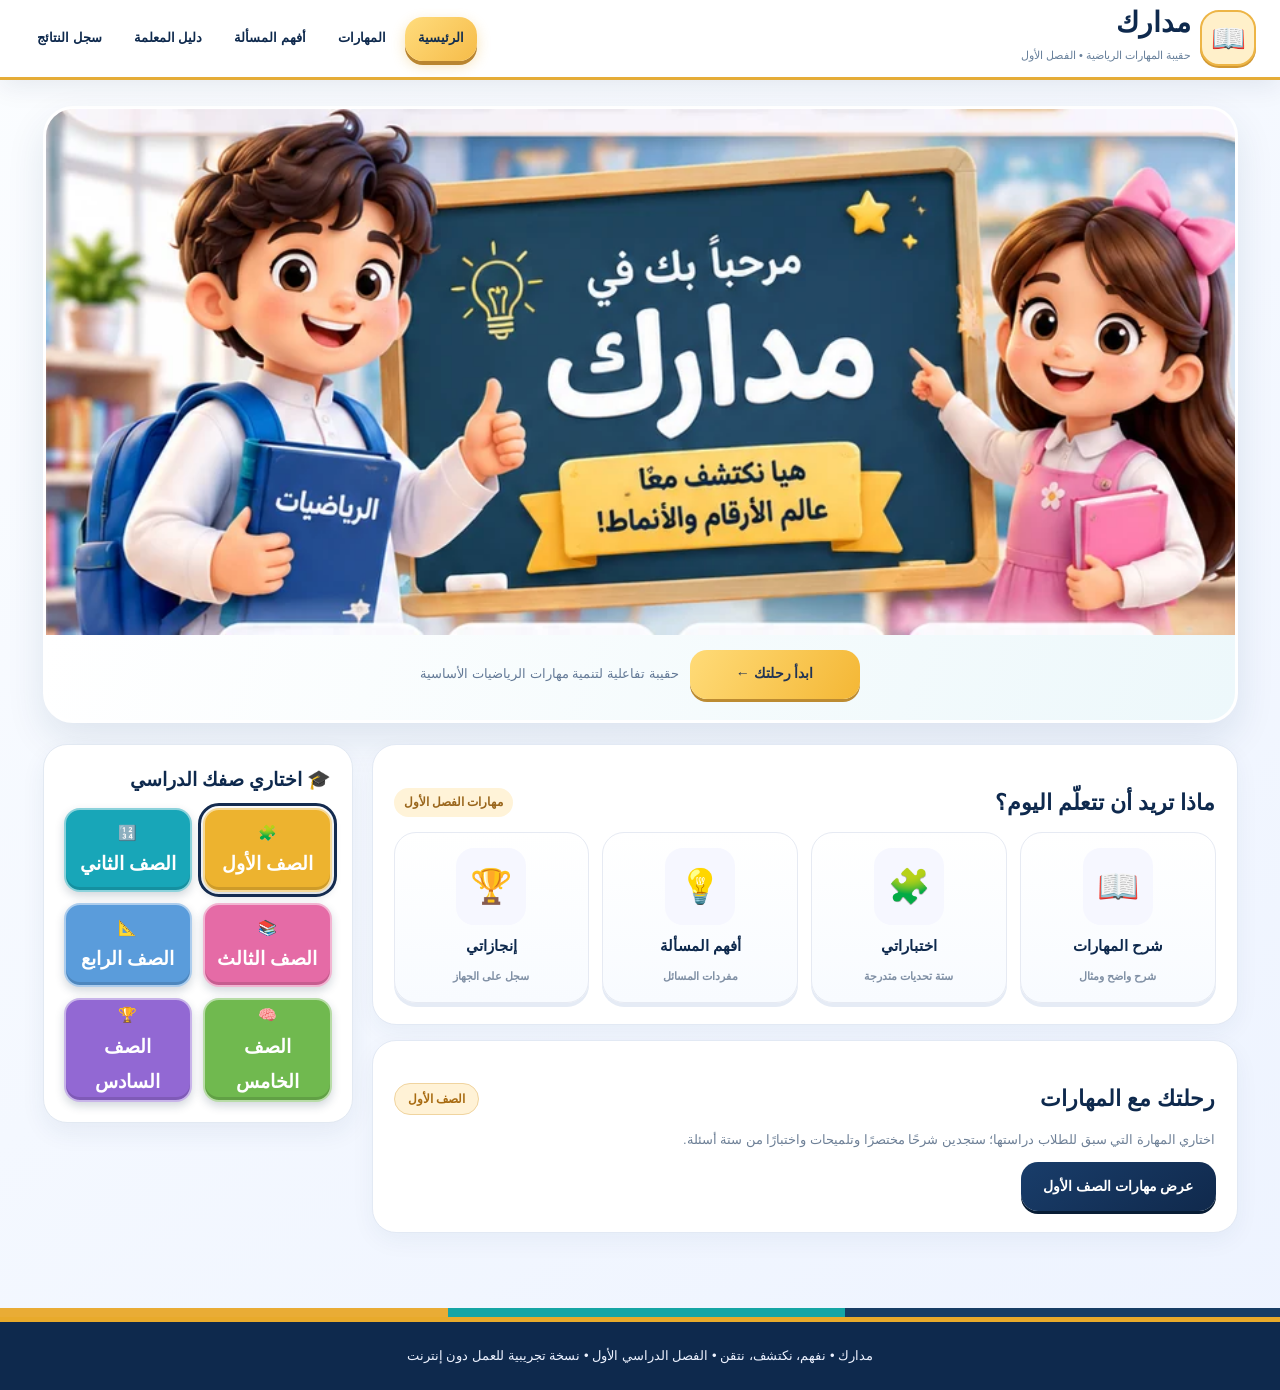
==== commit a78cb7d5: "Add GitHub Pages root entry that opens Madarek" ====
--- a/index.html
+++ b/index.html
@@ -1,645 +1,5 @@
 <!doctype html>
 <html lang="ar" dir="rtl">
-<head>
-<meta charset="utf-8">
-<meta name="viewport" content="width=device-width, initial-scale=1, viewport-fit=cover">
-<meta name="theme-color" content="#fff1df">
-<link rel="manifest" href="./academy-manifest.webmanifest">
-<link rel="apple-touch-icon" href="./academy-icon.svg">
-<meta name="description" content="أكاديمية الرياضيات الصغيرة: ألعاب وتدريبات رياضيات الصف الأول وفق المنهج السعودي.">
-<title>أكاديمية الرياضيات الصغيرة | المعلمة ابتهال الحجيلي</title>
-<link rel="icon" href="[data-uri]">
-
-<style>
-:root{
-  --navy:#112f50;--navydeep:#082640;--gold:#dfad45;--goldsoft:#fff2d5;
-  --teal:#0f9099;--tealdeep:#087b84;--ink:#163453;--muted:#58718a;
-  --paper:#fcfbf6;--cream:#fff9ef;--line:#d8e5ee;--shadow:0 12px 35px #0b3b5c19;
-  font-family:"Tajawal","Cairo","Noto Sans Arabic",Tahoma,Arial,sans-serif;
-}
-*{box-sizing:border-box}
-html{scroll-behavior:smooth}
-body{margin:0;min-width:320px;color:var(--ink);background:radial-gradient(ellipse 75% 26% at 50% 32%,#eaf8fb 0%,transparent 75%),linear-gradient(#fffefa,#fffaf2);font-size:16px;line-height:1.65}
-button,input{font:inherit}button{cursor:pointer}button:disabled{cursor:not-allowed;opacity:.53}
-button:focus-visible,a:focus-visible{outline:3px solid #e89c28;outline-offset:4px}
-a{color:inherit}.skip{position:absolute;top:-80px;z-index:100}.skip:focus{top:5px}
-.topbar{background:linear-gradient(118deg,#123a5d,#092942 55%,#184a69);color:#fff;border-bottom:4px solid var(--gold);position:relative;z-index:10;box-shadow:0 6px 15px #11385824}
-.topbar:before{content:"";pointer-events:none;position:absolute;inset:0;background:radial-gradient(circle at 38% 100%,#2d63733b,transparent 38%)}
-.topbar-inner{position:relative;max-width:1200px;min-height:74px;margin:auto;padding:7px 18px;display:flex;justify-content:space-between;align-items:center;gap:14px}
-.topicon{border:1px solid #ffffff55;color:white;background:#ffffff10;border-radius:15px;width:46px;height:44px;font-size:30px;line-height:1}
-.top-actions{display:flex;align-items:center;gap:12px}.top-actions .topicon{font-size:31px}
-.user-chip{border-radius:40px;padding:6px 17px;border:1px solid #dfbe7a96;background:#082c46bf;font-size:13px;white-space:nowrap}
-.brand-mini{display:flex;align-items:center;gap:9px;font-size:16px;font-weight:900;text-align:center;cursor:pointer}
-.brand-mini img{height:47px;width:58px;object-fit:contain;background:#fff8;border-radius:16px}
-.topnav{position:absolute;top:100%;right:12px;min-width:230px;background:#fff;box-shadow:0 18px 38px #102f4a38;padding:10px;display:grid;gap:5px;border:1px solid #cfdfed;border-radius:17px}
-.topnav[hidden]{display:none}
-.topnav button{background:none;color:var(--ink);border:0;text-align:right;font-weight:800;border-radius:11px;padding:11px 14px}
-.topnav button:hover{background:#eaf6f8}
-main{max-width:1170px;margin:0 auto;min-height:56vh;padding:0 22px 36px}
-button.primary,button.secondary,.outline-button{border:0;border-radius:15px;font-weight:900;padding:12px 21px}
-button.primary{background:linear-gradient(130deg,#078b98,#087783);color:white;box-shadow:0 7px 14px #16828e3d}
-button.secondary{background:var(--goldsoft);color:#715015;border:1px solid #eecb78}
-.outline-button{border:1px solid #b9d5e2;background:white;color:var(--navy)}
-.btnrow{display:flex;gap:10px;flex-wrap:wrap;align-items:center;justify-content:center}
-.hero{max-width:1050px;margin:0 auto;position:relative;isolation:isolate;text-align:center;padding-top:18px}
-.hero:before{content:"";position:absolute;z-index:-2;top:0;left:0;right:0;height:440px;background:radial-gradient(ellipse 62% 72% at 50% 64%,#e7faff 0%,#e7f9ff65 65%,transparent 100%);border-radius:0 0 50% 50%}
-.hero-logo{display:flex;align-items:center;flex-direction:column;gap:1px;position:relative;z-index:1}
-.hero-logo img{width:92px;max-width:22%;height:72px;object-fit:contain;mix-blend-mode:multiply}
-.hero-logo h1{margin:-4px 0 1px;color:var(--navy);font-size:clamp(22px,4vw,37px);line-height:1.35;font-weight:950;text-shadow:0 1px white;letter-spacing:-.6px}
-.hero-logo h1:before,.hero-logo h1:after{content:"❧";color:#d6a239;display:inline-block;margin:0 16px;transform:rotate(-20deg)}
-.hero-stage{margin:14px auto 0;min-height:313px;display:flex;align-items:center;justify-content:center;position:relative}
-.hero-person{position:absolute;bottom:0;width:27%;max-height:330px;object-fit:cover;object-position:center 25%;border-radius:35% 35% 20px 20px;filter:drop-shadow(0 7px 8px #153b3c1a);mask-image:linear-gradient(to right,transparent 0%,black 10%,black 90%,transparent),linear-gradient(to top,transparent 0%,black 12%);mask-composite:intersect}
-.hero-boy{left:0}.hero-girl{right:0}
-.chalk{width:51%;min-height:257px;position:relative;z-index:2;margin-bottom:7px;background:radial-gradient(circle at 55% 40%,#1c666c,#0a414d 82%);border:11px solid #a97136;border-bottom-color:#8c5d2d;border-radius:24px;box-shadow:inset 0 0 0 3px #e1a95d,0 12px 16px #063d5b46,0 3px 0 #6c421c;display:flex;flex-direction:column;justify-content:center;padding:19px 12px 16px;color:#fffbed}
-.chalk:after{content:"";position:absolute;inset:11px;border:2px solid #ffffff1c;border-radius:6px;pointer-events:none}
-.chalk .hello{font-size:clamp(15px,2vw,23px);font-weight:800}
-.chalk .headline{font-size:clamp(21px,3vw,37px);font-weight:1000;line-height:1.5;text-shadow:0 3px #0004}
-.ribbon{align-self:center;background:linear-gradient(90deg,#d49b2b,#ffda60,#d49b2b);border:2px solid #ebbd48;border-radius:11px;color:#163a55;padding:6px 23px;font-weight:900;margin-top:10px;box-shadow:0 3px 4px #0033}
-.quick-links{display:grid;grid-template-columns:repeat(4,1fr);gap:8px;position:relative;z-index:3;padding:10px;background:linear-gradient(165deg,#fffdf5,#fffaf0);border-radius:35px;border:2px solid #fff;box-shadow:0 5px 0 #f1e4d2,0 10px 25px #28455626;margin:-1px auto 30px;max-width:1000px}
-.quick-card{border:0;border-left:1px solid #e7e8e8;background:linear-gradient(170deg,#ffffff,#f7f8f8);border-radius:26px;min-height:112px;color:var(--navy);font-weight:950;font-size:clamp(15px,2.7vw,25px);display:grid;align-content:center;justify-items:center;transition:transform .2s ease,box-shadow .2s ease}
-.quick-card:hover,.grade-card:hover,.chapter-card:hover{transform:translateY(-3px)}
-.quick-card:active,.grade-card:active,.chapter-card:active{transform:translateY(1px)}
-.quick-symbol{width:58px;height:58px;display:grid;place-items:center;font-size:36px;filter:drop-shadow(1px 3px 2px #415b6b36)}
-.section-heading{font-size:clamp(24px,3vw,32px);text-align:center;color:var(--navy);font-weight:950;margin:24px 0 11px}
-.progress-panel{background:linear-gradient(135deg,#ddf7fa,#bdebee 47%,#e9ffff);border:4px solid white;box-shadow:0 7px 22px #163d4c25;border-radius:43px;display:flex;align-items:center;gap:26px;padding:16px 30px;margin:0 auto 28px;max-width:1050px;position:relative}
-.progress-panel .book-cover{width:130px;min-width:110px;height:164px;object-fit:cover;border-radius:4px;box-shadow:9px 9px 11px #09394d33;transform:rotate(6deg)}
-.progress-copy{flex:1;min-width:0;text-align:center}.progress-copy h2{font-size:clamp(22px,3.5vw,31px);color:#0b3051;margin:0}.progress-copy p{margin:0 0 18px;font-size:19px;font-weight:800}
-.progress-label{display:flex;justify-content:space-between;align-items:center;gap:10px;font-weight:800;font-size:14px}
-.progress-track{margin-top:9px;width:100%;height:18px;border-radius:20px;border:3px solid #fff;background:#f9ffff;box-shadow:inset 0 2px 5px #2947622c;overflow:hidden}
-.progress-fill{height:100%;background:linear-gradient(90deg,#03a0ab,#00816d);width:0%;border-radius:20px;transition:width .3s}
-.now-badge{position:absolute;top:-23px;right:18px;background:linear-gradient(115deg,#087b8b,#0c9eaa);color:#fff;border-radius:22px;padding:5px 22px;font-weight:900;box-shadow:0 5px 9px #104c6033}
-.grade-grid{display:grid;grid-template-columns:repeat(6,minmax(0,1fr));gap:9px;margin-top:12px}
-.grade-card{border:3px solid #fff;outline:1px solid #cadce4;color:var(--navy);background:linear-gradient(180deg,#f2fafd,#e5f1fa);border-radius:27px;min-height:174px;padding:18px 6px;box-shadow:0 6px 10px #17405a20;position:relative;display:flex;flex-direction:column;align-items:center;justify-content:center;line-height:1.4;transition:transform .2s ease}
-.grade-card strong{font-size:clamp(15px,2.2vw,24px)}.grade-card small{font-size:clamp(11px,1.55vw,17px);font-weight:800;margin-top:2px}
-.grade-card .grade-icon{font-size:clamp(30px,4vw,47px);margin-bottom:10px}
-.grade-card .lock{font-size:19px;opacity:.65;margin-top:8px}
-.grade-card.selected{border-color:#eebd42;outline:2px solid #d7a630;background:linear-gradient(180deg,#fffefa,#fff2d4);box-shadow:0 7px 15px #bd8d2840}
-.grade-card.selected:after{content:"✓";position:absolute;top:-14px;left:-9px;background:#dca52f;color:white;font-weight:bold;border:2px solid white;border-radius:50%;height:30px;width:30px;display:grid;place-items:center}
-.page-top{padding:32px 0 16px;text-align:center}
-.breadcrumb{display:flex;align-items:center;justify-content:center;gap:8px;flex-wrap:wrap;color:#4b6683;font-size:13px;margin:0 0 14px}
-.breadcrumb button{background:none;border:0;color:var(--tealdeep);font-weight:900;padding:3px}
-.page-top h1{font-size:clamp(25px,4vw,36px);color:var(--navy);margin:0 0 5px;font-weight:950}.page-top p{color:var(--muted);margin:0 auto;max-width:800px}
-.mascot-strip{display:flex;justify-content:space-between;align-items:center;gap:8px;margin:18px auto 0;max-width:600px;min-height:65px;border-radius:20px;border:1px solid #d9e8e8;background:linear-gradient(120deg,#f9fcfc,#e8f7f9,#fff8e9);overflow:hidden;box-shadow:0 3px 9px #29476312}
-.mascot-strip img{width:65px;height:70px;object-fit:cover;object-position:top;border-radius:22px;mask-image:linear-gradient(to top,transparent,black 22%)}
-.mascot-strip span{font-size:13px;font-weight:900;color:#3d7082}
-.page-banner{display:flex;gap:18px;align-items:center;background:linear-gradient(130deg,#edfaff,#fff4df);border:1px solid #d9e8ed;border-radius:25px;box-shadow:var(--shadow);padding:16px 20px;margin:15px auto 22px}
-.page-banner img{width:85px;height:90px;object-fit:cover;border-radius:13px;mask-image:linear-gradient(to top,transparent,black 20%)}.page-banner div{flex:1}
-.chapter-grid{display:grid;grid-template-columns:repeat(3,minmax(0,1fr));gap:16px}
-.chapter-card{border:1px solid #dce6ef;background:white;border-radius:25px;box-shadow:var(--shadow);padding:21px;text-align:right;color:var(--ink);transition:transform .2s}
-.chapter-icon{background:linear-gradient(130deg,#d5f6f8,#f8f0cf);display:grid;place-items:center;width:62px;height:62px;border-radius:20px;font-size:37px;margin-bottom:12px}
-.chapter-card .number{font-size:13px;color:#648097;font-weight:800}
-.chapter-card strong{display:block;font-size:20px;color:var(--navy);margin:3px 0}
-.chapter-card p{font-size:13px;line-height:1.9;color:var(--muted);margin:5px 0 15px}
-.chapter-card .enter{display:flex;justify-content:space-between;align-items:center;color:var(--tealdeep);font-weight:900}
-.list-heading{font-size:21px;color:var(--navy);margin:23px 0 10px}
-.lesson-list{display:grid;gap:9px}.lesson-row{display:flex;align-items:center;gap:12px;background:white;border:1px solid #dae7ed;border-radius:17px;padding:11px 14px;box-shadow:0 2px 9px #0f3e5520}
-.lesson-row .chapter-index{width:42px;height:42px;border-radius:13px;display:grid;place-items:center;background:#e8f8f8;font-size:18px;color:var(--tealdeep);font-weight:900;flex:none}
-.lesson-row .rowcopy{flex:1;min-width:0}.lesson-row strong{display:block;font-size:15px}.lesson-row small{color:var(--muted);font-size:12px}
-.lesson-row button{border:0;border-radius:12px;background:#0d8994;color:white;font-weight:900;padding:10px 16px;white-space:nowrap}
-.lesson-row button.test-button{background:#c9902c}
-.lesson-row.done{border-color:#90d9ce}.done-tag{font-size:12px;color:#078577}
-.mode-tabs{display:flex;gap:7px;flex-wrap:wrap;justify-content:center;margin:17px 0}
-.mode-tabs button{background:#fff;border:1px solid #c6dde5;border-radius:40px;padding:8px 14px;color:var(--navy);font-weight:900}
-.mode-tabs button.active{background:var(--teal);color:#fff}
-.practice-wrap{max-width:800px;margin:17px auto 35px}
-.lesson-intro{background:linear-gradient(130deg,#effbfb,#fff9e6);padding:21px;border-radius:25px;border:1px solid #d7e8ec;margin:12px 0 18px}
-.lesson-intro strong{color:var(--navy);font-size:19px}.lesson-intro p{margin:4px 0 7px}.objective-tag{display:inline-flex;border-radius:20px;padding:2px 12px;background:#fff;border:1px solid #d1e1e6;color:#427081;font-weight:800;font-size:12px}
-.practice-card{padding:20px;border-radius:27px;background:#fff;border:1px solid #dce8ed;box-shadow:var(--shadow);text-align:center}
-.quiz-top{display:flex;justify-content:space-between;align-items:center;gap:12px;font-size:14px;color:var(--muted);font-weight:800;text-align:right}
-.quiz-bar{height:9px;background:#eaf3f4;border-radius:15px;overflow:hidden;margin:11px 0 20px}
-.quiz-bar>div{height:100%;background:linear-gradient(90deg,#18adaf,#d6a93c);transition:width .25s}
-.question-title{font-size:clamp(19px,3.5vw,25px);line-height:1.75;color:var(--navy);margin:7px auto 15px;max-width:680px;font-weight:950}
-.visual-box{border-radius:20px;padding:17px 12px;background:linear-gradient(140deg,#f4fcfc,#fff9e6);min-height:91px;display:grid;place-items:center;margin:7px auto 18px;max-width:670px}
-.options{display:grid;grid-template-columns:repeat(2,1fr);gap:11px}.option{border:2px solid #cfdee8;background:#fff;border-radius:17px;min-height:82px;padding:12px 8px;color:var(--ink);font-size:21px;font-weight:900;display:grid;place-items:center;transition:background .12s,border-color .12s;overflow-wrap:anywhere}
-.option:hover:not(:disabled){border-color:#45b4b7;background:#f1fdfe}.option.correct{border-color:#1aab7c;background:#dffaf0;color:#126b53;opacity:1}.option.wrong{border-color:#d35e62;background:#fff0ef;color:#9a2c2c;opacity:1}
-.feedback{border-radius:15px;margin-top:17px;padding:12px 15px;background:#e4f9f0;border:1px solid #8acfb1;text-align:right;font-weight:900}
-.feedback.wrong{background:#fff5e7;border-color:#efc488;color:#80561f}.feedback p{font-weight:500;margin:3px 0}
-.quiz-footer{display:flex;justify-content:space-between;align-items:center;gap:12px;margin-top:20px}
-.score-stars{font-size:22px;color:#bd8a28}
-.dots{display:flex;flex-wrap:wrap;gap:6px;justify-content:center;max-width:340px}
-.dot-shape{display:inline-flex;justify-content:center;align-items:center;font-size:26px;line-height:1.4}
-.tenframe{display:grid;grid-template-columns:repeat(5,32px);gap:3px;justify-content:center;direction:ltr}
-.tenframe span{display:grid;place-items:center;width:32px;height:32px;background:#fff;border:1px solid #95b8cb;border-radius:7px;color:#09959e}
-.count-container{display:flex;gap:18px;align-items:center;justify-content:center;flex-wrap:wrap}
-.shape{display:inline-block;vertical-align:middle;width:44px;height:44px;box-shadow:0 2px 4px #0002;margin:4px;border:2px solid #fff}
-.shape.circle{border-radius:50%}.shape.square{border-radius:9px}.shape.triangle{clip-path:polygon(50% 0,0 100%,100% 100%);border:0}
-.shape.red{background:#f05a61}.shape.blue{background:#2494d3}.shape.yellow{background:#f2b839}.shape.green{background:#4ab792}
-.shape.small{width:29px;height:29px;margin:0 3px}
-.position-stack{display:grid;gap:4px;justify-content:center;place-items:center}.position-stack>span{background:#fff;border:1px solid #cde2ed;border-radius:10px;padding:8px 19px;min-width:120px;font-size:29px}
-.pattern{display:flex;align-items:center;justify-content:center;flex-wrap:wrap;gap:9px;direction:rtl}.pattern .shape{margin:0}
-.numbers-strip{display:flex;justify-content:center;gap:8px;flex-wrap:wrap;font-size:23px;font-weight:900}.numbers-strip span{background:white;border:1px solid #b9d7e5;border-radius:12px;padding:4px 13px}
-.math-vertical{font-size:31px;font-weight:900;text-align:left;line-height:1.4;direction:ltr;display:inline-block;min-width:75px}
-.math-vertical .under{border-bottom:3px solid var(--navy)}
-.result-card{text-align:center;border-radius:27px;background:linear-gradient(135deg,#e8f9f7,#fff5dc);padding:28px 20px;box-shadow:var(--shadow)}
-.result-card .result-icon{font-size:57px}.result-card h2{font-size:28px;margin:8px 0}.result-card .bigscore{font-size:43px;color:var(--tealdeep);font-weight:1000}
-.info-note{border:1px solid #d7e4e9;background:#fff9e8;border-radius:16px;padding:12px 15px;margin:20px auto;font-size:14px;max-width:800px;color:#71562b}
-.evidence-summary{display:grid;grid-template-columns:repeat(3,1fr);gap:12px;max-width:800px;margin:16px auto}
-.stat{background:#fff;border:1px solid #d9e8ed;border-radius:18px;padding:17px 10px;text-align:center}.stat strong{display:block;font-size:28px;color:var(--tealdeep)}.stat span{font-size:12px;color:var(--muted)}
-.notice{padding:18px;border-radius:18px;background:#eef9fb;border:1px solid #c4e2e6;max-width:780px;margin:12px auto}
-.evidence-history{max-width:800px;margin:auto}.evidence-history article{padding:12px 15px;border:1px solid #dce5e8;background:white;border-radius:13px;margin:8px 0;display:flex;align-items:center;justify-content:space-between;gap:12px}
-.sr-only{position:absolute;width:1px;height:1px;overflow:hidden;clip:rect(0,0,0,0)}
-.footer{text-align:center;color:#fff;font-size:14px;background:#0d324b;padding:0 0 24px;margin-top:34px}
-.footer img{display:block;width:100%;height:auto;max-height:200px;object-fit:cover;object-position:center bottom;margin-bottom:12px}.footer span{color:#e9b94f}.footer small{color:#cbdce2}
-.toast{position:fixed;bottom:24px;left:50%;transform:translate(-50%,25px);background:#0d324d;color:white;padding:12px 19px;border-radius:14px;z-index:20;box-shadow:0 6px 25px #0005;opacity:0;pointer-events:none;transition:.2s;max-width:90%;text-align:center}
-.toast.show{opacity:1;transform:translate(-50%,0)}
-@media(max-width:760px){
-  .topbar-inner{min-height:66px;padding:8px 12px}.user-chip{display:none}.brand-mini{font-size:13px}.brand-mini img{height:38px;width:43px}
-  main{padding:0 12px 28px}.hero-logo img{height:58px}.hero-logo h1:before,.hero-logo h1:after{margin:0 6px}
-  .hero-stage{min-height:255px}.hero-person{width:32%;max-height:245px}.chalk{width:53%;min-height:211px;border-width:7px;padding:12px 8px}.ribbon{padding:5px;font-size:11px}
-  .quick-links{border-radius:22px}.quick-card{border-radius:17px;min-height:91px;font-size:15px}.quick-symbol{font-size:27px;width:43px;height:41px}
-  .progress-panel{border-radius:27px;padding:24px 14px 14px;gap:10px}.progress-panel .book-cover{width:88px;min-width:88px;height:116px}
-  .progress-copy p{font-size:14px;margin-bottom:8px}.progress-label{font-size:12px}.now-badge{font-size:12px;top:-18px}
-  .chapter-grid{grid-template-columns:repeat(2,minmax(0,1fr));gap:11px}.chapter-card{padding:14px}.chapter-card strong{font-size:17px}.chapter-card p{font-size:12px}
-  .grade-grid{grid-template-columns:repeat(3,minmax(0,1fr));gap:9px}.grade-card{min-height:139px;border-radius:20px}.grade-card .grade-icon{font-size:36px;margin-bottom:5px}.grade-card strong{font-size:18px}.grade-card small{font-size:13px}
-  .practice-card{padding:16px 12px}.option{min-height:73px;font-size:18px}
-}
-@media(max-width:420px){
-  .brand-mini span{max-width:158px;line-height:1.22;text-align:right}
-  .hero-logo h1{font-size:21px}.hero-stage{min-height:209px}.hero-person{width:32%;max-height:200px}.hero-boy{left:-7px}.hero-girl{right:-7px}
-  .chalk{width:58%;min-height:175px;border-width:6px;border-radius:15px}.chalk .headline{font-size:20px}.chalk .hello{font-size:14px}.ribbon{font-size:9px}
-  .quick-links{gap:4px;padding:5px}.quick-card{min-height:80px;font-size:13px;border-radius:13px}.quick-symbol{font-size:23px;height:34px}
-  .progress-panel .book-cover{width:66px;min-width:66px;height:93px}.progress-copy h2{font-size:18px}
-  .grade-card{min-height:131px}.chapter-card strong{font-size:16px}.lesson-row{padding:9px}.lesson-row strong{font-size:13px}.lesson-row button{font-size:12px;padding:9px}
-}
-@media(prefers-reduced-motion:reduce){*,*:before,*:after{scroll-behavior:auto!important;transition:none!important}}
-
-/* أدوات المعلمة بعيدة عن واجهة الطالب */
-.teacher-tools{max-width:800px;margin:16px auto;border:1px solid #d5e3e9;background:#fff;border-radius:16px;padding:12px 17px;color:var(--muted);font-size:14px}
-.teacher-tools summary{cursor:pointer;font-size:14px;color:var(--navy);font-weight:900;user-select:none}
-.teacher-tools p{margin:12px 0}
-.teacher-tools:not([open]){background:transparent;border-color:transparent;text-align:center}
-
-</style>
-<link rel="stylesheet" href="./happy-games.css?v=6">
-<link rel="stylesheet" href="./academy-approved-visual.css?v=2">
-</head>
-<body>
-<a class="skip" href="#app">انتقل إلى المحتوى</a>
-<header class="topbar">
-  <div class="topbar-inner">
-    <button id="menuBtn" class="topicon" aria-label="فتح القائمة" aria-expanded="false">☰</button>
-    <div class="brand-mini" role="button" tabindex="0" data-nav="home"><img src="[data-uri]" alt=""> <span>أكاديمية الرياضيات الصغيرة</span></div>
-    <div class="top-actions"><button id="homeBtn" class="topicon" aria-label="الصفحة الرئيسية">⌂</button><span class="user-chip">المعلمة ابتهال الحجيلي</span></div>
-  </div>
-  <nav id="mainNav" class="topnav" aria-label="القائمة الرئيسية" hidden>
-     <button data-nav="home">الرئيسية</button><button data-nav="lessons">الدروس</button><button data-nav="games">الألعاب</button><button data-nav="tests">الاختبارات</button><button data-nav="evidence">الشواهد</button>
-  </nav>
-</header>
-<main id="app" tabindex="-1" aria-live="polite"></main>
-<footer class="footer">
-  <img src="[data-uri]" alt="معالم سعودية ونخيل والعلم السعودي" loading="lazy">
-  <div>أكاديمية الرياضيات الصغيرة <span>•</span> إعداد المعلمة ابتهال الحجيلي</div>
-  <small>رياضيات ممتعة، مهارات حقيقية، وتقويم واضح</small>
-</footer>
-<div id="toast" class="toast" role="status" aria-live="polite"></div>
-<script>
-"use strict";
-/* مصدر ترتيب الدروس: فهرس كتاب رياضيات الصف الأول الابتدائي، الجزء الأول، طبعة 1447/2025.
-   تم تأليف أسئلة أصلية ترتبط بمؤشرات المهارة، وليست نسخاً حرفياً لأسئلة الكتاب. */
-const CHAPTERS=[
- {id:1,title:'المقارنة والتصنيف',icon:'🎨',about:'التصنيف وفق اللون والشكل، التمثيل، المساواة، الأكثر والأقل.',lessons:[
-  ['1-1','التصنيف وفق خاصية واحدة','classifyOne','أصنّف الأشياء بحسب خاصية واحدة.',10],
-  ['1-2','أحل المسألة: أمثلها','model','أمثّل الأشياء بعدد من القطع.',12],
-  ['1-3','التصنيف وفق أكثر من خاصية','classifyTwo','أختار الشكل الذي يجمع خاصيتين.',14],
-  ['1-4','يساوي','equal','أتعرف المجموعات المتساوية في العدد.',18],
-  ['1-5','أكثر من، أقل من','moreLess','أقارن عدد العناصر في مجموعتين.',20]
- ]},
- {id:2,title:'الأعداد حتى ٥',icon:'🔢',about:'عد مجموعات صغيرة، التعرف على رموز الأعداد من صفر إلى خمسة.',lessons:[
-  ['2-1','الأعداد ١، ٢، ٣','num123','أعد الأشياء من ١ إلى ٣.',28],
-  ['2-2','قراءة الأعداد ١، ٢، ٣ وكتابتها','read123','أربط اسم العدد برمزه المكتوب.',30],
-  ['2-3','العددان ٤، ٥','num45','أعد الأشياء من ٤ إلى ٥.',32],
-  ['2-4','قراءة العددين ٤، ٥ وكتابتهما','read45','أقرأ رمزي العددين ٤ و٥.',36],
-  ['2-5','أحل المسألة: أرسم صورة','draw5','أحل مسألة برسم أشياء وعدّها.',38],
-  ['2-6','قراءة العدد صفر وكتابته','zero','أميز المجموعة الخالية والعدد صفر.',40]
- ]},
- {id:3,title:'الموقع والنمط',icon:'🧩',about:'فوق وتحت، أعلى وأوسط وأسفل، قبل وبعد، والأنماط.',lessons:[
-  ['3-1','فوق، تحت','abovebelow','أحدد موقع شكل فوق شكل آخر أو تحته.',48],
-  ['3-2','أعلى، أوسط، أسفل','positions','أحدد الموقع بين ثلاثة أشكال.',50],
-  ['3-3','قبل، بعد','beforeAfter','أحدد العنصر الذي يأتي قبل الآخر أو بعده.',52],
-  ['3-4','تحديد الأنماط','patternFind','أتعرّف الوحدة المتكررة في النمط.',56],
-  ['3-5','إنشاء الأنماط','patternBuild','أكمل نمطاً وفق قاعدة تكرار.',58],
-  ['3-6','أحل المسألة: أبحث عن نمط','patternSolve','أحل مسألة باستعمال نمط متكرر.',60]
- ]},
- {id:4,title:'الأعداد حتى ١٠',icon:'🔟',about:'عد الأعداد وقراءتها حتى عشرة ثم المقارنة والترتيب والعدد الترتيبي.',lessons:[
-  ['4-1','الأعداد ٦، ٧، ٨','num678','أعد الأشياء من ٦ إلى ٨.',68],
-  ['4-2','قراءة الأعداد ٦، ٧، ٨ وكتابتها','read678','أربط اسم العدد برمزه من ٦ إلى ٨.',70],
-  ['4-3','العددان ٩، ١٠','num910','أمثل العددين ٩ و١٠ وأعدهما.',72],
-  ['4-4','قراءة العددين ٩، ١٠ وكتابتهما','read910','أقرأ رمزي العددين ٩ و١٠.',74],
-  ['4-5','أحل المسألة: أرسم صورة','draw10','أرسم صوراً وأعد الأشياء لحل المسألة.',78],
-  ['4-6','مقارنة الأعداد حتى ١٠','compare10','أقارن عددين إلى ١٠.',80],
-  ['4-7','ترتيب الأعداد حتى ١٠','order10','أرتب أعداداً إلى ١٠ تصاعدياً.',82],
-  ['4-8','العدد الترتيبي','ordinal','أحدد ترتيب الأشياء من جهة معلومة.',84]
- ]},
- {id:5,title:'الأعداد حتى ٢٠',icon:'🧮',about:'تمثيل الأعداد من ١١ إلى ٢٠، المقارنة، والترتيب.',lessons:[
-  ['5-1','العددان ١١، ١٢','num1112','أعد ١٠ وأضيف إليها ١ أو ٢.',92],
-  ['5-2','الأعداد ١٣، ١٤، ١٥','num1315','أعد مجموعة من عشرة وأشياء إضافية.',94],
-  ['5-3','العددان ١٦، ١٧','num1617','أمثل العددين ١٦ و١٧.',96],
-  ['5-4','أحل المسألة: أبحث عن نمط','pattern20','أبحث عن نمط في تسلسل الأعداد.',98],
-  ['5-5','الأعداد ١٨، ١٩، ٢٠','num1820','أعد الأشياء حتى ٢٠.',102],
-  ['5-6','مقارنة الأعداد حتى ٢٠','compare20','أقارن عددين إلى ٢٠.',104],
-  ['5-7','ترتيب الأعداد حتى ٢٠','order20','أرتب أعداداً إلى ٢٠ تصاعدياً.',106]
- ]},
- {id:6,title:'الجمع',icon:'➕',about:'تمثيل الجمع، جمل الجمع، والجمع إلى الصفر، وتكوين الأعداد.',lessons:[
-  ['6-1','قصص الجمع','addStory','أجمع مجموعتين من الأشياء وأعد الناتج.',114],
-  ['6-2','تمثيل الجمع','addModel','أمثل عملية الجمع بالأشياء.',116],
-  ['6-3','جمل الجمع','addSentence','أقرأ جملة جمع وأربطها بتمثيل.',118],
-  ['6-4','الجمع إلى الصفر','addZero','أجد ناتج جمع الصفر مع عدد.',120],
-  ['6-5','أحل المسألة: أمثلها','addSolve','أحل مسألة جمع بتمثيل الأشياء.',124],
-  ['6-6','تكوين الأعداد ٤، ٥، ٦','compose456','أجزّئ عدداً إلى عددين مجموعهما هو العدد.',126],
-  ['6-7','تكوين الأعداد ٧، ٨، ٩','compose789','أكمل العدد الناقص في جملة جمع.',128],
-  ['6-8','تكوين الأعداد ١٠، ١١، ١٢','compose101112','أكوّن الأعداد ١٠ و١١ و١٢ بجمع جزأين.',130],
-  ['6-9','الجمع الرأسي','verticalAdd','أجمع عددين بكتابتهما رأسياً.',132]
- ]}
-];
-const TEST_TYPES=[
- ['prep','التهيئة','📎'],['mid','اختبار منتصف الفصل','📋'],['reviewMid','المراجعة التراكمية','🔄'],['review','مراجعة الفصل','🏅'],['test','اختبار الفصل','✍️'],['cumulative','الاختبار التراكمي','🌟']
-];
-const PAGE_PREP={1:9,2:27,3:47,4:67,5:91,6:113};
-const PAGE_MID={1:16,2:34,3:54,4:76,5:100,6:122};
-const PAGE_REVIEWMID={1:17,2:35,3:55,4:77,5:101,6:123};
-const PAGE_REVIEW={1:22,2:42,3:62,4:86,5:108,6:134};
-const PAGE_TEST={1:23,2:43,3:63,4:87,5:109,6:135};
-const PAGE_CUM={1:24,2:44,3:64,4:88,5:110,6:136};
-const AR_DIGITS='٠١٢٣٤٥٦٧٨٩';
-const WORDS=['صفر','واحد','اثنان','ثلاثة','أربعة','خمسة','ستة','سبعة','ثمانية','تسعة','عشرة','أحد عشر','اثنا عشر','ثلاثة عشر','أربعة عشر','خمسة عشر','ستة عشر','سبعة عشر','ثمانية عشر','تسعة عشر','عشرون'];
-const storedKey='little-math-academy-progress-v1';
-function arabic(n){return String(n).replace(/\d/g,d=>AR_DIGITS[Number(d)])}
-function numberList(items){return items.map(arabic).join(' ، ')}
-function safeProgress(){try{const v=JSON.parse(localStorage.getItem(storedKey)||'{}');return (v&&typeof v==='object')?v:{};}catch{return {};}}
-let progress=safeProgress(); let session=null;let pageMode='lessons';let toastTimer=null;
-const chapterById=id=>CHAPTERS.find(c=>c.id===Number(id));
-const lessonById=id=>CHAPTERS.flatMap(c=>c.lessons.map(row=>({chapter:c,code:row[0],title:row[1],skill:row[2],objective:row[3],page:row[4]}))).find(x=>x.code===id);
-function testById(id){const m=/^ch([1-6])-(prep|mid|reviewMid|review|test|cumulative)$/.exec(id||'');if(!m)return null;
- const ch=chapterById(m[1]),type=TEST_TYPES.find(x=>x[0]===m[2]);return {code:id,title:type[1],chapter:ch,skill:'mixed',objective:'أجيب عن الأسئلة وأُظهر ما تعلّمته.',page:({prep:PAGE_PREP,mid:PAGE_MID,reviewMid:PAGE_REVIEWMID,review:PAGE_REVIEW,test:PAGE_TEST,cumulative:PAGE_CUM})[m[2]][ch.id],testType:m[2]};}
-function lessonRecord(code){return lessonById(code)||testById(code)}
-function showToast(msg){const t=document.getElementById('toast');t.textContent=msg;t.classList.add('show');clearTimeout(toastTimer);toastTimer=setTimeout(()=>t.classList.remove('show'),3000)}
-function navigate(path){if(location.hash==='#'+path)render();else location.hash=path;}
-function breadcrumb(extra=''){return `<div class="breadcrumb"><button data-nav="home">الرئيسية</button><span>›</span><button data-nav="lessons">الصف الأول</button>${extra?'<span>›</span><span>'+extra+'</span>':''}</div>`;}
-function pageHeader(title,description,back=''){return `<section class="page-top">${breadcrumb(back)}<h1>${title}</h1><p>${description}</p><div class="mascot-strip" aria-label="رفيقا الأكاديمية"><img src="[data-uri]" alt=""><span>🌟 معك خطوة بخطوة في رحلة الرياضيات 🌟</span><img src="[data-uri]" alt=""></div></section>`;}
-function masteredLesson(id){return Number(progress[id]?.best)>=75}
-function completedCount(){return CHAPTERS.reduce((n,c)=>n+c.lessons.filter(l=>masteredLesson(l[0])).length,0)}
-function renderHome(){const total=CHAPTERS.reduce((n,c)=>n+c.lessons.length,0), pct=Math.round(completedCount()/total*100);
-return `<section class="hero" aria-label="مرحباً في أكاديمية الرياضيات الصغيرة">
- <div class="hero-logo"><img src="[data-uri]" alt="شعار الأكاديمية: كتاب مفتوح ورموز الرياضيات"><h1>أكاديمية الرياضيات الصغيرة</h1></div>
- <div class="hero-stage"><img class="hero-person hero-boy" src="[data-uri]" alt="طالب يحمل حقيبته" loading="eager">
- <div class="chalk"><div class="hello">💡 مرحباً بك في</div><div class="headline">أكاديمية<br>الرياضيات الصغيرة</div><span class="ribbon">أتعلّم • ألعب • أبدع</span></div>
- <img class="hero-person hero-girl" src="[data-uri]" alt="طالبة تحمل كتاباً" loading="eager"></div>
- </section>
- <div class="quick-links" aria-label="أقسام الأكاديمية">
- ${[['lessons','📖','الدروس'],['games','🎮','الألعاب'],['tests','📋','الاختبارات'],['evidence','🏅','الشواهد']].map(([key,icon,label])=>`<button class="quick-card" data-nav="${key}"><span class="quick-symbol" aria-hidden="true">${icon}</span>${label}</button>`).join('')}
- </div>
- <section class="progress-panel"><span class="now-badge">مساري الآن</span><img class="book-cover" src="[data-uri]" alt="غلاف كتاب رياضيات الصف الأول">
- <div class="progress-copy"><h2>الصف الأول الابتدائي</h2><p>الفصل الدراسي الأول</p>
- <div class="progress-label"><span>تقدمك في إتقان الدروس</span><span>${arabic(completedCount())} / ${arabic(total)} درسًا • ${arabic(pct)}٪</span></div>
- <div class="progress-track" role="progressbar" aria-valuemin="0" aria-valuemax="100" aria-valuenow="${pct}" aria-label="التقدم في الدروس"><div class="progress-fill" style="width:${pct}%"></div></div></div></section>
- <h2 class="section-heading">🎓 اختر صفك الدراسي</h2><section class="grade-grid" aria-label="الصفوف الابتدائية">
- ${[['الأول','🎒'],['الثاني','📚'],['الثالث','📐'],['الرابع','🧭'],['الخامس','🧮'],['السادس','📊']].map(([name,ico],i)=>`<button class="grade-card ${i===0?'selected':''}" data-grade="${i+1}" aria-label="الصف ${name} الابتدائي ${i?'قيد الإعداد':'متاح'}"><span class="grade-icon">${ico}</span><strong>${name}</strong><small>الابتدائي</small>${i?'<span class="lock" aria-hidden="true">🔒</span>':'<span class="lock" aria-hidden="true">✓</span>'}</button>`).join('')}
- </section><div class="info-note">🌈 مغامرتنا تبدأ بالصف الأول، وبقية الصفوف قادمة قريبًا!</div>`;
-}
-function chapterCards(mode='lessons'){
-return `<section class="chapter-grid">${CHAPTERS.map(c=>{
-const done=c.lessons.filter(l=>masteredLesson(l[0])).length;
-return `<button class="chapter-card" data-chapter="${c.id}" data-mode="${mode}">
- <div class="chapter-icon">${c.icon}</div><span class="number">الفصل ${arabic(c.id)}</span><strong>${c.title}</strong><p>${c.about}</p>
- <span class="enter">${mode==='tests'?'عرض التقويمات':`${arabic(done)} من ${arabic(c.lessons.length)} دروس مكتملة`}<span aria-hidden="true">←</span></span></button>`}).join('')}</section>`}
-function renderCategory(mode){pageMode=mode;const labels={lessons:['📚 دروسي الممتعة','اختر فصلًا لتكتشف دروسًا جديدة وتتعلّم خطوة بخطوة.'],games:['🎮 هيا نلعب!','اختر فصلًا، ثم اختر لعبتك المفضلة!'],tests:['📋 أختبر نفسي','هل أنت مستعدّ؟ أجب عن الأسئلة واكتشف ما تعلمته!']};
-return `${pageHeader(...labels[mode])}<div class="page-banner"><img src="[data-uri]" alt="رفيقة الأكاديمية"><div><strong>🌟 هيا نلعب ونتعلّم!</strong><p>اختر فصلك، وحلّ التحديات، واجمع النجوم مع كل إجابة صحيحة.</p></div></div>${chapterCards(mode)}`;
-}
-function chapterEntries(c,mode){if(mode==='tests')return TEST_TYPES.map(([type])=>testById(`ch${c.id}-${type}`));
- const lessons=c.lessons.map(row=>lessonById(row[0]));
- const insertion=(type)=>testById(`ch${c.id}-${type}`);
- const firstHalf=(c.id===1?3:c.id===2?3:c.id===3?3:c.id===4?4:c.id===5?4:4);
- if(mode==='games')return lessons;
- return [insertion('prep'),...lessons.slice(0,firstHalf),insertion('mid'),insertion('reviewMid'),...lessons.slice(firstHalf),insertion('review'),insertion('test'),insertion('cumulative')];
-}
-function renderChapter(id,mode){const c=chapterById(id);if(!c)return renderHome();pageMode=['games','tests'].includes(mode)?mode:'lessons';const entries=chapterEntries(c,pageMode);
-return `${pageHeader(`${c.icon} الفصل ${arabic(c.id)}: ${c.title}`,'اختر درسًا، واستعدّ لتحدٍّ جديد!',c.title)}
-<div class="mode-tabs">${[['lessons','جميع الدروس'],['games','الألعاب'],['tests','الاختبارات']].map(([m,l])=>`<button class="${m===pageMode?'active':''}" data-chapter="${c.id}" data-mode="${m}">${l}</button>`).join('')}</div>
-<div class="lesson-list">${entries.map((l,i)=>{let done=progress[l.code],isTest=!!l.testType;
-return `<article class="lesson-row ${done?'done':''}"><span class="chapter-index">${isTest?'★':arabic(i+1)}</span>
- <div class="rowcopy"><strong>${l.title}</strong><small>${isTest?'تقويم الفصل':'الدرس '+l.code} • صفحة ${arabic(l.page)} ${done?`<span class="done-tag">• أنجزت: ${arabic(done.best)}٪</span>`:''}</small></div>
- <button class="${isTest?'test-button':''}" data-lesson="${l.code}">${done?'إعادة':'ابدأ'} ←</button></article>`}).join('')}</div>`;
-}
-/* ===== أنشطة أصلية محددة المهارة، لا أسئلة قصصية تخيلية ===== */
-function circleDots(n,color='#15969e'){
- if(n===0)return `<div aria-label="إطار بدون دوائر" style="padding:19px;border:2px dashed #89b3c4;border-radius:15px;min-width:150px;min-height:65px"></div>`;
- if(n>10)return `<div class="count-container">${tenFrame(10)}<div>${tenFrame(n-10)}</div></div>`;
- return `<div class="dots">${Array.from({length:n},()=>`<span class="dot-shape" style="color:${color}">●</span>`).join('')}</div>`;
-}
-function tenFrame(n){return `<div class="tenframe" aria-label="${arabic(n)} عدادات">${Array.from({length:10},(_,i)=>`<span>${i<n?'●':''}</span>`).join('')}</div>`}
-function shape(type,color,small=false){return `<span class="shape ${type} ${color} ${small?'small':''}" role="img" aria-label="${({circle:'دائرة',square:'مربع',triangle:'مثلث'})[type]} ${({red:'أحمر',blue:'أزرق',yellow:'أصفر',green:'أخضر'})[color]}"></span>`}
-function groupCount(n,label){return `<div style="display:grid;justify-items:center;gap:8px"><strong>${label}</strong>${circleDots(n)}</div>`}
-function frameText(text){return `<span style="font-size:30px;font-weight:950;color:#0b6472">${text}</span>`}
-function numericChoices(correct,low=0,high=20,seed=0){
- let vals=[correct];for(let offset=1;vals.length<4&&offset<21;offset++){
-  const a=correct+offset, b=correct-offset;
-  if(a<=high&&!vals.includes(a))vals.push(a);
-  if(vals.length<4&&b>=low&&!vals.includes(b))vals.push(b);
- }
- return reorder(vals.map(x=>({text:arabic(x),correct:x===correct})),seed);
-}
-function reorder(items,seed){const a=[...items];for(let i=a.length-1;i>0;i--){const j=((seed*7+i*13+3)%(i+1));[a[i],a[j]]=[a[j],a[i]];}return a}
-function makeQuestion(prompt,visual,choices,explain='',seed=0){let opts=choices.map(x=>typeof x==='object'?x:{text:String(x),correct:false});opts=reorder(opts,seed);return {prompt,visual,choices:opts,explain};}
-function readingAlternatives(n,max){const list=[n];for(let d=1;d<8&&list.length<4;d++){
-  if(n-d>=1&&!list.includes(n-d))list.push(n-d);
-  if(n+d<=max&&list.length<4&&!list.includes(n+d))list.push(n+d);
- }return list;}
-function numQ(prompt,visual,n,low,high,seed,explain=''){return {prompt,visual,choices:numericChoices(n,low,high,seed),explain:explain||`الإجابة الصحيحة هي ${arabic(n)}.`};}
-function strChoice(text,correct){return {text,correct}}
-function htmlChoice(html,correct){return {html,correct}}
-function chooseNumber(min,max,i){return min+(i%(max-min+1))}
-function rangeOf(skill){return ({num123:[1,3],read123:[1,3],num45:[4,5],read45:[4,5],num678:[6,8],read678:[6,8],num910:[9,10],read910:[9,10],num1112:[11,12],num1315:[13,15],num1617:[16,17],num1820:[18,20]})[skill]}
-function isRead(skill){return skill.startsWith('read')}
-function visualSequence(arr){return `<div class="numbers-strip">${arr.map(n=>`<span>${arabic(n)}</span>`).join('')}</div>`}
-function pairVisual(a,b){return `<div class="count-container">${groupCount(a,'المجموعة (أ)')}${groupCount(b,'المجموعة (ب)')}</div>`}
-function patternVisual(colors,form='circle'){return `<div class="pattern">${colors.map(x=>x==='?'?'<span style="font-size:29px">❓</span>':shape(form,x)).join('')}</div>`}
-function operationsChoices(a,b,correct,seed){
- const target=`${arabic(a)} + ${arabic(b)} = ${arabic(correct)}`;
- const bad1=`${arabic(a)} + ${arabic(b)} = ${arabic(correct+1)}`;
- const bad2=`${arabic(a)} + ${arabic(Math.max(0,b-1))} = ${arabic(correct)}`;
- const bad3=`${arabic(Math.max(0,a-1))} + ${arabic(b)} = ${arabic(correct)}`;
- return reorder([strChoice(target,true),strChoice(bad1,false),strChoice(bad2,false),strChoice(bad3,false)],seed);
-}
-function generate(skill,i){const seed=i+5;
- if(skill==='classifyOne'){
-  const colors=['red','blue','yellow','green'],names=['أحمر','أزرق','أصفر','أخضر'];const target=Math.floor(i/2)%4;
-  if(i%2===1){const wanted=['circle','square','triangle'][Math.floor(i/2)%3],types=[wanted,...['circle','square','triangle'].filter(t=>t!==wanted)];
-   const typesFull=[...types,types[1]],correct=typesFull.map((t,k)=>htmlChoice(shape(t,colors[k]),t===wanted&&k===0));
-   const label=wanted==='circle'?'الدائرة':wanted==='square'?'المربع':'المثلث';
-   return makeQuestion(`اختَر ${label} بين هذه الأشكال.`,frameText('لاحظ الشكل، لا اللون'),correct,`التصنيف هنا بحسب الشكل: ${label}.`,seed);
-  }
-  return makeQuestion(`اختَر الدائرة التي لونها ${names[target]}.`,frameText('انظر إلى اللون والشكل'),colors.map((c,j)=>htmlChoice(shape('circle',c),j===target)),`التصنيف هنا بحسب اللون: ${names[target]}.`,seed);
- }
- if(skill==='model'){
-  const n=chooseNumber(1,5,i);
-  const vals=[n,Math.max(0,n-1),n+1,n+2];
-  if(i>=5)return numQ('كم قطعة تمثل المجموعة الموضحة؟',circleDots(n,'#df9c27'),n,0,7,seed,`عدد القطع ${arabic(n)}.`);
-  return makeQuestion(`أي مجموعة تمثل ${arabic(n)} قطع؟`,circleDots(n),vals.map(x=>htmlChoice(circleDots(x),x===n)),`نعد القطع واحدة واحدة حتى نصل إلى ${arabic(n)}.`,seed);
- }
- if(skill==='classifyTwo'){
-  const c=i%2?'blue':'red',t=i%3===0?'circle':i%3===1?'square':'triangle';
-  const colorName=t==='circle'?(c==='red'?'الحمراء':'الزرقاء'):(c==='red'?'الأحمر':'الأزرق'),shapeName=t==='circle'?'الدائرة':t==='square'?'المربع':'المثلث';
-  const wrongShape=t==='circle'?'square':'circle',wrongColor=c==='red'?'blue':'red';
-  return makeQuestion(`اختَر ${shapeName} ${colorName}.`,frameText('انتبه للشكل واللون معاً'),[
-    htmlChoice(shape(t,c),true),htmlChoice(shape(wrongShape,c),false),htmlChoice(shape(t,wrongColor),false),htmlChoice(shape(wrongShape,wrongColor),false)],`نراعي الشكل واللون معًا: ${shapeName} ${colorName}.`,seed);
- }
- if(skill==='equal'){
-  const n=chooseNumber(2,6,i),result='في كل مجموعة '+arabic(n)+' عناصر.';
-  if(i%3===1)return numQ('كم عنصرًا في المجموعة؟',tenFrame(n),n,1,8,seed,result);
-  if(i%3===2)return makeQuestion('أي مجموعة مساوية لها؟',circleDots(n),
-    [n,n+1,n-1,n+2].map(x=>htmlChoice(tenFrame(x),x===n)),result,seed);
-  return makeQuestion('اختر المجموعة المساوية في العدد.',circleDots(n),
-    [n,n+1,n-1,n+2].map(x=>htmlChoice(circleDots(x),x===n)),result,seed);
- }
- if(skill==='moreLess'){
-  const a=chooseNumber(2,6,i),b=a+(i%2?1:-1);
-  const bigger=i%3!==0, ans=bigger?(a>b?'أ':'ب'):(a<b?'أ':'ب');
-  return makeQuestion(`أي المجموعتين فيها ${bigger?'أكثر':'أقل'} من الدوائر؟`,pairVisual(a,b),[
-    strChoice('المجموعة (أ)',ans==='أ'),strChoice('المجموعة (ب)',ans==='ب')],`المجموعة (أ) فيها ${arabic(a)}، والمجموعة (ب) فيها ${arabic(b)}.`,seed);
- }
- if(rangeOf(skill)){
-  const [min,max]=rangeOf(skill),n=chooseNumber(min,max,i);
-  if(isRead(skill)){
-    const opts=readingAlternatives(n,max);
-    if(i%4===1){const nums=readingAlternatives(n,max);
-      return makeQuestion(i>=4?`اختر القراءة الصحيحة للعدد ${arabic(n)}.`:`أي اسم يطابق العدد ${arabic(n)}؟`,frameText(arabic(n)),[...new Set(nums)].map(x=>strChoice(WORDS[x],x===n)),`اسم العدد ${arabic(n)} هو «${WORDS[n]}».`,seed);
-    }
-    if(i%4===2){const nums=readingAlternatives(n,max);
-      return makeQuestion('عُدّ الدوائر، ثم اختر اسم العدد الصحيح.',circleDots(n),[...new Set(nums)].map(x=>strChoice(WORDS[x],x===n)),`هذه مجموعة من ${arabic(n)} دوائر، واسم العدد «${WORDS[n]}».`,seed);
-    }
-    if(i%4===3){return numQ(`أي رمز يمثل عدد الدوائر؟`,circleDots(n),n,1,max,seed,`العدد هو ${arabic(n)}.`);}
-    return makeQuestion(i>=4?`ما الرقم الذي نكتبه لتمثيل كلمة «${WORDS[n]}»؟`:`اقرأ اسم العدد «${WORDS[n]}»، ثم اختر رمزه.`,frameText(WORDS[n]),[...new Set(opts)].map(x=>strChoice(arabic(x),x===n)),`يُكتب العدد «${WORDS[n]}» هكذا: ${arabic(n)}.`,seed);
-  }
-  if(i%3===1){const alternatives=readingAlternatives(n,max);
-    return makeQuestion(i>=4?`أي تمثيل يحتوي على ${arabic(n)} قطعة؟`:`اختَر المجموعة التي فيها ${arabic(n)} دوائر.`,frameText(arabic(n)),[...new Set(alternatives)].map(x=>htmlChoice(circleDots(x,i>=4?'#de983d':'#15969e'),x===n)),`المجموعة الصحيحة فيها ${arabic(n)} دوائر.`,seed);
-  }
-  const nPrompt=n>10?(i>=3?`أعدّ قطع المجموعة ثم اختر العدد الكلي، إذا كان فيها عشرة ومعها ${arabic(n-10)}.`:`عشر قطع ومعها ${arabic(n-10)} قطع إضافية؛ ما العدد الكلي؟`):(i>=3?'كم عدد الدوائر الملونة؟':'عُدّ الدوائر، ثم اختر العدد الصحيح.');
-  const v=n>10&&i%3===2?`<div class="count-container">${tenFrame(10)}${circleDots(n-10,i>=3?'#d4a12a':'#15969e')}</div>`:(i%3===2&&n<=10?tenFrame(n):circleDots(n,i>=3?'#d4a12a':'#15969e'));
-  return numQ(nPrompt,v,n,1,max,seed,`عدد الدوائر هو ${arabic(n)}.`);
- }
- if(skill==='zero'){
-  if(i%3===1)return makeQuestion(i>=3?'أي مجموعة تمثّل العدد صفر؟':'اختَر المجموعة التي ليس فيها أي دائرة.',frameText(i>=3?'العدد ٠':'أي مجموعة خالية؟'),[0,1,2,3].map(x=>htmlChoice(circleDots(x,i>=3?'#d4a12a':'#15969e'),x===0)),'المجموعة الخالية ليس فيها أي عنصر، ونعبّر عنها بالصفر.',seed);
-  if(i%3===2)return makeQuestion(i>=3?'اختر اسم العدد الذي يعبّر عن مجموعة لا تحتوي على أشياء.':'أي اسم يطابق الرمز ٠؟',frameText(i>=3?'مجموعة بلا عناصر':'٠'),[strChoice('صفر',true),strChoice('واحد',false),strChoice('اثنان',false),strChoice('ثلاثة',false)],'الرمز ٠ يُقرأ «صفر».',seed);
-  return numQ(i===0?'كم دائرة داخل الإطار؟':'الإطار فارغ؛ ما العدد الذي يمثّل الأشياء فيه؟',circleDots(0),0,0,5,seed,'المجموعة خالية، وعدد عناصرها صفر.');
- }
- if(skill==='draw5'||skill==='draw10'){
-  const max=skill==='draw5'?5:10,n=chooseNumber(skill==='draw5'?1:6,max,i),objects=['🦆','⚽','🧸'][i%3],symbols=Array.from({length:n},()=>`<span style="font-size:28px">${objects}</span>`).join('');
-  const illustration=`<div class="dots" aria-label="${arabic(n)} أشياء">${symbols}</div>`;
-  if(i%2===0)return makeQuestion('عدّ الأشياء في الصورة، ثم اختر الرسم الذي يمثل عددها.',illustration,
-   [...new Set([n,Math.max(0,n-1),Math.min(10,n+1),Math.min(10,n+2)])].map(x=>htmlChoice(circleDots(x),x===n)),`نرسم دائرة واحدة لكل شيء؛ نحتاج إلى ${arabic(n)} دوائر.`,seed);
-  return numQ('كم دائرة تحتاج أن ترسم لتمثل الأشياء في الصورة؟',illustration,n,0,max,seed,`لكل شيء نرسم دائرة، فيكون عدد الدوائر ${arabic(n)}.`);
- }
- if(skill==='abovebelow'){
-  const starOnTop=i%2===0,objects=i>=4?['🔺','🟨']:i>=2?['🟢','🟦']:['⭐','🟦'];
-  const stack=starOnTop?[objects[0],objects[1]]:[objects[1],objects[0]],questionText=i>=4?'أين المثلث بالنسبة إلى المربع الأصفر؟':i>=2?'أين الدائرة الخضراء بالنسبة إلى المربع الأزرق؟':'أين النجمة بالنسبة إلى المربع الأزرق؟';
-  return makeQuestion(questionText,`<div class="position-stack"><span>${stack[0]}</span><span>${stack[1]}</span></div>`,[
-   strChoice('فوق',starOnTop),strChoice('تحت',!starOnTop),strChoice('على يمين',false),strChoice('على يسار',false)],'ننظر إلى موقع الشكل الأول فوق الشكل الثاني أو تحته.',seed);
- }
- if(skill==='positions'){
-  const target=i%3,position=(i+Math.floor(i/3))%3,names=['الحمراء','الزرقاء','الخضراء'],colored=['🔴','🔵','🟢'];
-  const arrangement=['🔴','🔵','🟢'];arrangement.splice(arrangement.indexOf(colored[target]),1);arrangement.splice(position,0,colored[target]);
-  return makeQuestion(`أين تقع الدائرة ${names[target]}؟`,`<div class="position-stack">${arrangement.map(x=>`<span>${x}</span>`).join('')}</div>`,[
-   strChoice('أعلى',position===0),strChoice('أوسط',position===1),strChoice('أسفل',position===2)],'نحدد مكان الدائرة من أعلى إلى أسفل.',seed);
- }
- if(skill==='beforeAfter'){
-  const rows=[
-   [['🐎','🐄','🐑'],['الحصان','البقرة','الخروف']],
-   [['🐤','🦆','🐓'],['الكتكوت','البطة','الديك']],
-   [['🦢','🐸','🦆'],['الإوزة','الضفدع','البطة']]
-  ];
-  const [animals,names]=rows[Math.floor(i/2)%rows.length],before=i%2===0,correct=before?0:2;
-  const vis=`<div style="font-size:13px;font-weight:900;text-align:center;margin-bottom:9px">يتجه الصف إلى الحظيرة في جهة اليسار ←</div><div style="font-size:34px;direction:ltr;display:flex;justify-content:center;align-items:center;gap:5px"><span>🏠</span><span>←</span><span>${animals[0]}</span><span>←</span><span>${animals[1]}</span><span>←</span><span>${animals[2]}</span></div>`;
-  return makeQuestion(`أي حيوان يأتي ${before?'قبل':'بعد'} ${names[1]} في الصف باتجاه الحظيرة؟`,vis,[
-   strChoice(names[0],correct===0),strChoice(names[1],false),strChoice(names[2],correct===2)],`في اتجاه الحظيرة، ${names[correct]} ${before?'قبل':'بعد'} ${names[1]}.`,seed);
- }
- if(skill==='patternFind'||skill==='patternBuild'||skill==='patternSolve'){
-  const forms=['circle','square','triangle'],form=forms[Math.floor(i/2)%forms.length];
-  const colorNames={red:'الأحمر',blue:'الأزرق',yellow:'الأصفر',green:'الأخضر'};
-  const pairs=[['red','blue'],['yellow','green'],['green','red'],['blue','yellow']];
-  const triplets=[['red','blue','yellow'],['yellow','green','red'],['blue','red','green']];
-  const colors=skill==='patternSolve'?triplets[i%triplets.length]:pairs[i%pairs.length];
-  const length=skill==='patternSolve'?6:5,sequence=Array.from({length},(_,k)=>colors[k%colors.length]);
-  const answer=colors[length%colors.length];
-  const choices=['red','blue','yellow','green'].map(c=>htmlChoice(shape(form,c),c===answer));
-  return makeQuestion(skill==='patternBuild'?'أي شكل يكمل النمط؟':'أكمل النمط.',patternVisual([...sequence,'?'],form),
-    choices,'يأتي اللون '+colorNames[answer]+' بعد تكرار النمط.',seed);
- }
- if(skill==='pattern20'){
-  const start=11+(i%3),step=i%2?2:1,answer=start+step*3;
-  return numQ('أي عدد يكمل النمط؟',visualSequence([start,start+step,start+step*2,'؟']),answer,11,20,seed,
-    'نزيد '+arabic(step)+' في كل خطوة.');
- }
- if(skill==='compare10'||skill==='compare20'){
-  const max=skill==='compare10'?10:20,a=chooseNumber(2,max-1,i*3+1),mode=i%5;
-  if(mode===4){
-    const values=[a-1,a,a+1];
-    return numQ('اختر العدد الأصغر.',visualSequence([values[1],values[2],values[0]]),
-      values[0],1,max,seed,'الأصغر هو '+arabic(values[0])+'.');
-  }
-  const b=mode===0?a:mode===1?a+1:a-1,relation=a>b?'>':a<b?'<':'=';
-  const view=mode===3?pairVisual(a,b):
-    '<div class="numbers-strip"><span>'+arabic(a)+'</span><span>؟</span><span>'+arabic(b)+'</span></div>';
-  return makeQuestion(mode===3?'قارن المجموعتين.':'اختر العلاقة الصحيحة.',view,[
-    strChoice('أكبر من (>)',relation==='>'),strChoice('أصغر من (<)',relation==='<'),
-    strChoice('يساوي (=)',relation==='=')],
-    arabic(a)+' '+(a>b?'أكبر من':a<b?'أصغر من':'يساوي')+' '+arabic(b)+'.',seed);
- }
- if(skill==='order10'||skill==='order20'){
-  const max=skill==='order10'?10:20,count=i%3===2?4:3,step=i%2===0?1:2;
-  const base=chooseNumber(1,max-(count-1)*step,i*2);
-  const ascending=i%2===0,values=Array.from({length:count},(_,k)=>base+k*step);
-  const scrambled=values.slice(1).concat(values[0]);
-  const right=[...values].sort((a,b)=>ascending?a-b:b-a);
-  const swap=(arr,a,b)=>{const out=[...arr];[out[a],out[b]]=[out[b],out[a]];return out};
-  const orders=[right,swap(right,0,1),[...right].reverse(),right.slice(1).concat(right[0])];
-  return makeQuestion('رتب الأعداد من '+(ascending?'الأصغر إلى الأكبر':'الأكبر إلى الأصغر')+'.',
-    visualSequence(scrambled),orders.map((seq,k)=>strChoice(numberList(seq),k===0)),
-    'الترتيب: '+numberList(right)+'.',seed);
- }
- if(skill==='ordinal'){
-  const marks=['🔵','🟨','⭐','🟩','🔴'],starPosition=i%5;const seq=[...marks.filter(x=>x!=='⭐')];seq.splice(starPosition,0,'⭐');
-  return numQ(i>=5?'من جهة اليسار، ما ترتيب النجمة بين الأشكال؟':'من جهة اليمين، ما ترتيب النجمة بين الأشكال؟',`<div class="pattern" style="font-size:35px">${seq.map(x=>`<span>${x}</span>`).join('')}</div>`,i>=5?5-starPosition:starPosition+1,1,5,seed,`ترتيب النجمة من ${i>=5?'اليسار':'اليمين'} هو ${arabic(i>=5?5-starPosition:starPosition+1)}.`);
- }
- if(['addStory','addModel','addSentence','addSolve','addZero','verticalAdd'].includes(skill)){
-  const a=skill==='addZero'?(i%2===0?0:chooseNumber(1,7,i)) :chooseNumber(1,5,i),b=skill==='addZero'?(i%2===0?chooseNumber(1,7,i):0):chooseNumber(1,5,i+2+Math.floor(i/5)),total=a+b;
-  const vis=`<div class="count-container">${circleDots(a)}<strong style="font-size:32px">+</strong>${circleDots(b)}</div>`;
-  if(skill==='verticalAdd'){
-   const vertical=`<div class="math-vertical"><div>${arabic(a)}</div><div class="under">+ ${arabic(b)}</div><div>؟</div></div>`;
-   return numQ('اجمع العددين المكتوبين رأسياً، ثم اختر الناتج.',vertical,total,0,12,seed,`${arabic(a)} + ${arabic(b)} = ${arabic(total)}.`);
-  }
-  if(skill==='addModel'||skill==='addSentence'||skill==='addSolve'){
-   return {prompt:skill==='addSolve'?'ما جملة الجمع التي تمثّل المجموعتين؟':'انظر إلى المجموعتين ثم اختر جملة الجمع الصحيحة.',visual:vis,choices:operationsChoices(a,b,total,seed),explain:`نمثل المجموعتين ثم نعد الكل: ${arabic(a)} + ${arabic(b)} = ${arabic(total)}.`};
-  }
-  return numQ(skill==='addZero'?'ما ناتج جمع العددين إذا كان أحدهما صفراً؟':'كم دائرة في المجموعتين معاً؟',vis,total,0,12,seed,`${arabic(a)} + ${arabic(b)} = ${arabic(total)}.`);
- }
- if(skill==='compose456'||skill==='compose789'||skill==='compose101112'){
-  const [min,max]=skill==='compose456'?[4,6]:skill==='compose789'?[7,9]:[10,12];const total=chooseNumber(min,max,i),part=1+((i%(max-min+1))+Math.floor(i/(max-min+1)))%(total-1),missing=total-part;
-  return numQ(`أكمل جملة الجمع: ${arabic(part)} + ؟ = ${arabic(total)}`,`<div class="count-container">${circleDots(part)}<strong style="font-size:28px">+ ؟ = ${arabic(total)}</strong></div>`,missing,0,12,seed,`نحتاج إلى ${arabic(missing)} قطع أخرى حتى يصبح المجموع ${arabic(total)}.`);
- }
- throw new Error('مهارة غير معروفة: '+skill);
-}
-function questionsFor(lesson,count){
- const out=[];
- // A new attempt receives a new set of examples while keeping the same skill.
- const variant=(progress[lesson.code]?.attempts||0)*count;
- if(lesson.testType){
-  const chap=lesson.chapter,part=lesson.testType;
-  const relevant=part==='prep'?chap.lessons.slice(0,Math.min(3,chap.lessons.length)):
-    part==='mid'||part==='reviewMid'?chap.lessons.slice(0,Math.ceil(chap.lessons.length/2)):
-    part==='cumulative'?CHAPTERS.filter(c=>c.id<=chap.id).flatMap(c=>c.lessons):chap.lessons;
-  for(let i=0;i<count;i++){
-   const row=relevant[i%relevant.length];
-   let q=generate(row[2],i+Math.floor(i/relevant.length)*3+variant);
-   for(let retry=1;retry<=12&&out.some(old=>old.prompt===q.prompt&&old.visual===q.visual);retry++)
-    q=generate(row[2],i+retry*relevant.length+1+variant);
-   if(!out.some(old=>old.prompt===q.prompt&&old.visual===q.visual))out.push(q);
-  }
- }else for(let i=0;i<count;i++){
-   let q=generate(lesson.skill,i+variant);
-   for(let retry=1;retry<=12&&out.some(old=>old.prompt===q.prompt&&old.visual===q.visual);retry++)
-    q=generate(lesson.skill,i+retry*count+variant);
-   if(!out.some(old=>old.prompt===q.prompt&&old.visual===q.visual))out.push(q);
- }
- return out;
-}
-function beginLesson(id){const lesson=lessonRecord(id);if(!lesson){showToast('الدرس غير موجود');return;}
- session={lesson,questions:questionsFor(lesson,lesson.testType?8:5),index:0,score:0,selected:null};navigate('practice/'+id);
-}
-function startView(id){const lesson=lessonRecord(id);if(!lesson)return renderCategory('lessons');
- if(!session||session.lesson.code!==id)session={lesson,questions:questionsFor(lesson,lesson.testType?8:5),index:0,score:0,selected:null};
- const s=session,question=s.questions[s.index];
- return `${pageHeader(lesson.title,`${lesson.chapter.title} • الصفحة ${arabic(lesson.page)} من الكتاب`,lesson.title)}<section class="practice-wrap">
- <div class="lesson-intro"><strong>🎯 اليوم سنتعلّم</strong><p>${lesson.objective}</p><span class="objective-tag">الصف الأول الابتدائي • الفصل ${arabic(lesson.chapter.id)}</span></div>
- ${question?renderQuestion(s,question):renderResult(s)}
- </section>`;
-}
-function renderQuestion(s,q){return `<section class="practice-card">
- <div class="quiz-top"><span>السؤال ${arabic(s.index+1)} من ${arabic(s.questions.length)}</span><span>✅ الصحيح: ${arabic(s.score)}</span></div>
- <div class="quiz-bar"><div style="width:${(s.index/s.questions.length)*100}%"></div></div>
- <h2 class="question-title">${q.prompt}</h2><div class="visual-box">${q.visual}</div>
- <div class="options" role="group" aria-label="خيارات الإجابة">${q.choices.map((option,i)=>{
-  const selected=s.selected!==null,selectedClass=selected?(option.correct?'correct':s.selected===i?'wrong':''):'';
-  const label=option.html||option.text;
-  return `<button class="option ${selectedClass}" data-answer="${i}" ${selected?'disabled':''} aria-label="الخيار ${arabic(i+1)}: ${option.text||'شكل مرسوم'}">${label}</button>`;
- }).join('')}</div>
- ${s.selected!==null?`<div class="feedback ${q.choices[s.selected].correct?'':'wrong'}"><strong>${q.choices[s.selected].correct?'🌟 ممتاز! إجابة صحيحة.':'💡 محاولة جيدة، شاهد الإجابة الصحيحة.'}</strong><p>${q.explain}</p></div>`:''}
- <div class="quiz-footer"><span class="score-stars">${'⭐'.repeat(Math.min(s.score,5))}</span>${s.selected!==null?`<button class="primary" data-next>${s.index===s.questions.length-1?'عرض النتيجة':'السؤال التالي ←'}</button>`:'<span style="color:#668099;font-size:13px">اضغط على الإجابة الصحيحة</span>'}</div>
- </section>`;
-}
-function saveResult(s){const id=s.lesson.code,score=Math.round(s.score/s.questions.length*100),old=progress[id]||{};
- const attempt={lesson:id,title:s.lesson.title,chapter:s.lesson.chapter.id,score,correct:s.score,total:s.questions.length,date:new Date().toISOString()};
- progress[id]={best:Math.max(old.best||0,score),attempts:(old.attempts||0)+1,last:score,updated:attempt.date};
- if(!Array.isArray(progress.history))progress.history=[];progress.history.push(attempt);progress.history=progress.history.slice(-200);
- try{localStorage.setItem(storedKey,JSON.stringify(progress))}catch{showToast('تعذر حفظ التقدم على هذا الجهاز')}
-}
-function renderResult(s){if(!s.saved){saveResult(s);s.saved=true;}const percent=Math.round(s.score/s.questions.length*100);
-return `<section class="result-card"><div class="result-icon">${percent===100?'🏆':percent>=70?'🌟':'🌱'}</div>
- <h2>${percent>=80?'أحسنت!':'أنهيت التدريب، ونستطيع التحسن أكثر'}</h2><p>نتيجتك في <strong>${s.lesson.title}</strong></p><div class="bigscore">${arabic(s.score)} / ${arabic(s.questions.length)}</div><p>${arabic(percent)}٪ إجابات صحيحة</p>
- <div class="btnrow"><button class="primary" data-retry="${s.lesson.code}">🔄 حاول مرة أخرى</button><button class="secondary" data-chapter="${s.lesson.chapter.id}" data-mode="${s.lesson.testType?'tests':'lessons'}">📚 العودة إلى الفصل</button><button class="outline-button" data-nav="evidence">📊 عرض نتائجي</button></div>
- </section>`;
-}
-function answerQuestion(index){if(!session||session.selected!==null)return;const q=session.questions[session.index];if(!q||!q.choices[index])return;
- session.selected=index;if(q.choices[index].correct)session.score++;
- const card=document.querySelector('.practice-card');if(card)card.outerHTML=renderQuestion(session,q);
-}
-function nextQuestion(){if(!session||session.selected===null)return;session.index++;session.selected=null;const card=document.querySelector('.practice-card');
- if(session.index>=session.questions.length){const wrap=document.querySelector('.practice-wrap');if(wrap){wrap.querySelector('.practice-card')?.remove();wrap.insertAdjacentHTML('beforeend',renderResult(session));}}else if(card){card.outerHTML=renderQuestion(session,session.questions[session.index]);}
- window.scrollTo({top:Math.max(0,document.querySelector('.practice-wrap')?.getBoundingClientRect().top+window.scrollY-30||0),behavior:'smooth'});
-}
-function renderEvidence(){const history=Array.isArray(progress.history)?progress.history:[];const best=CHAPTERS.flatMap(c=>c.lessons.map(l=>progress[l[0]]?.best).filter(x=>typeof x==='number'));
-const average=best.length?Math.round(best.reduce((a,b)=>a+b,0)/best.length):0;
-return `${pageHeader('🏅 الشواهد والإنجازات','شاهد نجومك ونتائجك بعد كل لعبة أو تدريب!','الشواهد')}
- <div class="evidence-summary"><div class="stat"><strong>${arabic(completedCount())}</strong><span>دروس أُتقنت (٧٥٪ فأكثر)</span></div><div class="stat"><strong>${arabic(history.length)}</strong><span>محاولات</span></div><div class="stat"><strong>${arabic(average)}٪</strong><span>متوسط أفضل النتائج</span></div></div>
- <details class="teacher-tools"><summary>للمعلمة</summary><p>النتائج محفوظة على هذا الجهاز فقط، ولا تُرسل إلى المعلمة تلقائيًا.</p>
- <div class="btnrow"><button class="primary" data-export="csv">حفظ سجل النتائج</button><button class="secondary" data-export="json">حفظ نسخة احتياطية</button></div></details>
- <h2 class="list-heading">آخر التدريبات</h2><section class="evidence-history">${history.length?history.slice().reverse().slice(0,20).map(r=>`<article><span><strong>${r.title}</strong><br><small>الفصل ${arabic(r.chapter)} • ${new Date(r.date).toLocaleDateString('ar-SA')}</small></span><strong>${arabic(r.score)}٪</strong></article>`).join(''):'<div class="notice">لم تُسجّل تدريبات على هذا الجهاز بعد. ابدأ من الدروس، وبعد الإجابة ستظهر النتائج هنا.</div>'}</section>`;
-}
-function downloadBlob(filename,text,mime){const blob=new Blob(['\ufeff',text],{type:mime}),url=URL.createObjectURL(blob),a=document.createElement('a');a.href=url;a.download=filename;a.click();setTimeout(()=>URL.revokeObjectURL(url),1000)}
-function exportResults(format){const items=Array.isArray(progress.history)?progress.history:[];
- if(!items.length){showToast('لا توجد نتائج بعد؛ أكملي تدريبًا أولًا.');return;}
- if(format==='json')downloadBlob('academy-progress-backup.json',JSON.stringify({version:1,exported:new Date().toISOString(),results:items},null,2),'application/json;charset=utf-8');
- else{const fields=['الدرس','الفصل','الدرجة المئوية','الإجابات الصحيحة','إجمالي الأسئلة','التاريخ'];const quote=s=>'"'+String(s).replaceAll('"','""')+'"';const csv=[fields.map(quote).join(','),...items.map(x=>[x.title,x.chapter,x.score,x.correct,x.total,x.date].map(quote).join(','))].join('\r\n');downloadBlob('academy-results.csv',csv,'text/csv;charset=utf-8');}
- showToast('تم إعداد ملف النتائج للتنزيل');
-}
-function render(){const parts=decodeURIComponent(location.hash.replace(/^#\/?/,'')).split('/'),type=parts[0]||'home';const app=document.getElementById('app');if(!app)return;
- if(type==='home')app.innerHTML=renderHome();
- else if(['lessons','games','tests'].includes(type))app.innerHTML=renderCategory(type);
- else if(type==='chapter')app.innerHTML=renderChapter(parts[1],parts[2]);
- else if(type==='practice')app.innerHTML=startView(parts[1]);
- else if(type==='evidence')app.innerHTML=renderEvidence();
- else app.innerHTML=renderHome();
- document.title=(type==='home'?'أكاديمية الرياضيات الصغيرة':(app.querySelector('h1')?.textContent||'أكاديمية الرياضيات الصغيرة'))+' | ابتهال الحجيلي';
- document.getElementById('mainNav').hidden=true;document.getElementById('menuBtn').setAttribute('aria-expanded','false');
- window.scrollTo({top:0,behavior:'instant'});
-}
-document.addEventListener('click',e=>{
- const target=e.target.closest('button,[role="button"][data-nav]');if(!target)return;
- if(target.id==='menuBtn'){const nav=document.getElementById('mainNav');nav.hidden=!nav.hidden;target.setAttribute('aria-expanded',String(!nav.hidden));return;}
- if(target.id==='homeBtn'){navigate('home');return;}
- const d=target.dataset;
- if(d.nav){navigate(d.nav);return;}
- if(d.grade){if(d.grade==='1')navigate('lessons');else showToast(`سنفتح هذا الصف قريبًا!`);return;}
- if(d.chapter){navigate(`chapter/${d.chapter}/${d.mode||pageMode}`);return;}
- if(d.lesson){beginLesson(d.lesson);return;}
- if(d.answer!==undefined){answerQuestion(Number(d.answer));return;}
- if(d.next!==undefined){nextQuestion();return;}
- if(d.retry){beginLesson(d.retry);return;}
- if(d.export){exportResults(d.export);return;}
-});
-document.querySelector('.brand-mini')?.addEventListener('keydown',e=>{if(e.key==='Enter'||e.key===' '){e.preventDefault();navigate('home')}});
-window.addEventListener('hashchange',render);
-window.addEventListener('DOMContentLoaded',()=>{render();});
-
-</script>
-<script src="./content-variety.js?v=1"></script>
-<script src="./happy-games.js?v=10"></script>
-<script src="announcements.js?v=7"></script>
-<script>
-if('serviceWorker' in navigator){
- window.addEventListener('load',()=>{
-  navigator.serviceWorker.register('./academy-sw.js',{scope:'./'}).catch(()=>{});
- });
-}
-</script>
-</body>
-</html>+<head><meta charset="utf-8"><meta name="viewport" content="width=device-width,initial-scale=1"><meta name="theme-color" content="#0b3049"><title>مدارك | حقيبة المهارات الرياضية</title><meta http-equiv="refresh" content="0; url=./madarek/">
+<style>body{margin:0;background:#fcfbf6;color:#0b3049;font-family:Tahoma,Arial,sans-serif;min-height:100vh;display:flex;align-items:center;justify-content:center;text-align:center}main{padding:30px;border:2px solid #d6ad53;border-radius:24px;max-width:420px}a{display:inline-block;background:#0b3049;color:#f6cf79;text-decoration:none;padding:14px 28px;border-radius:14px}</style>
+</head><body><main><h1>مدارك</h1><p>حقيبة المهارات الرياضية</p><p><a href="./madarek/">الدخول إلى مدارك</a></p></main><script>window.location.replace('./madarek/');</script></body></html>
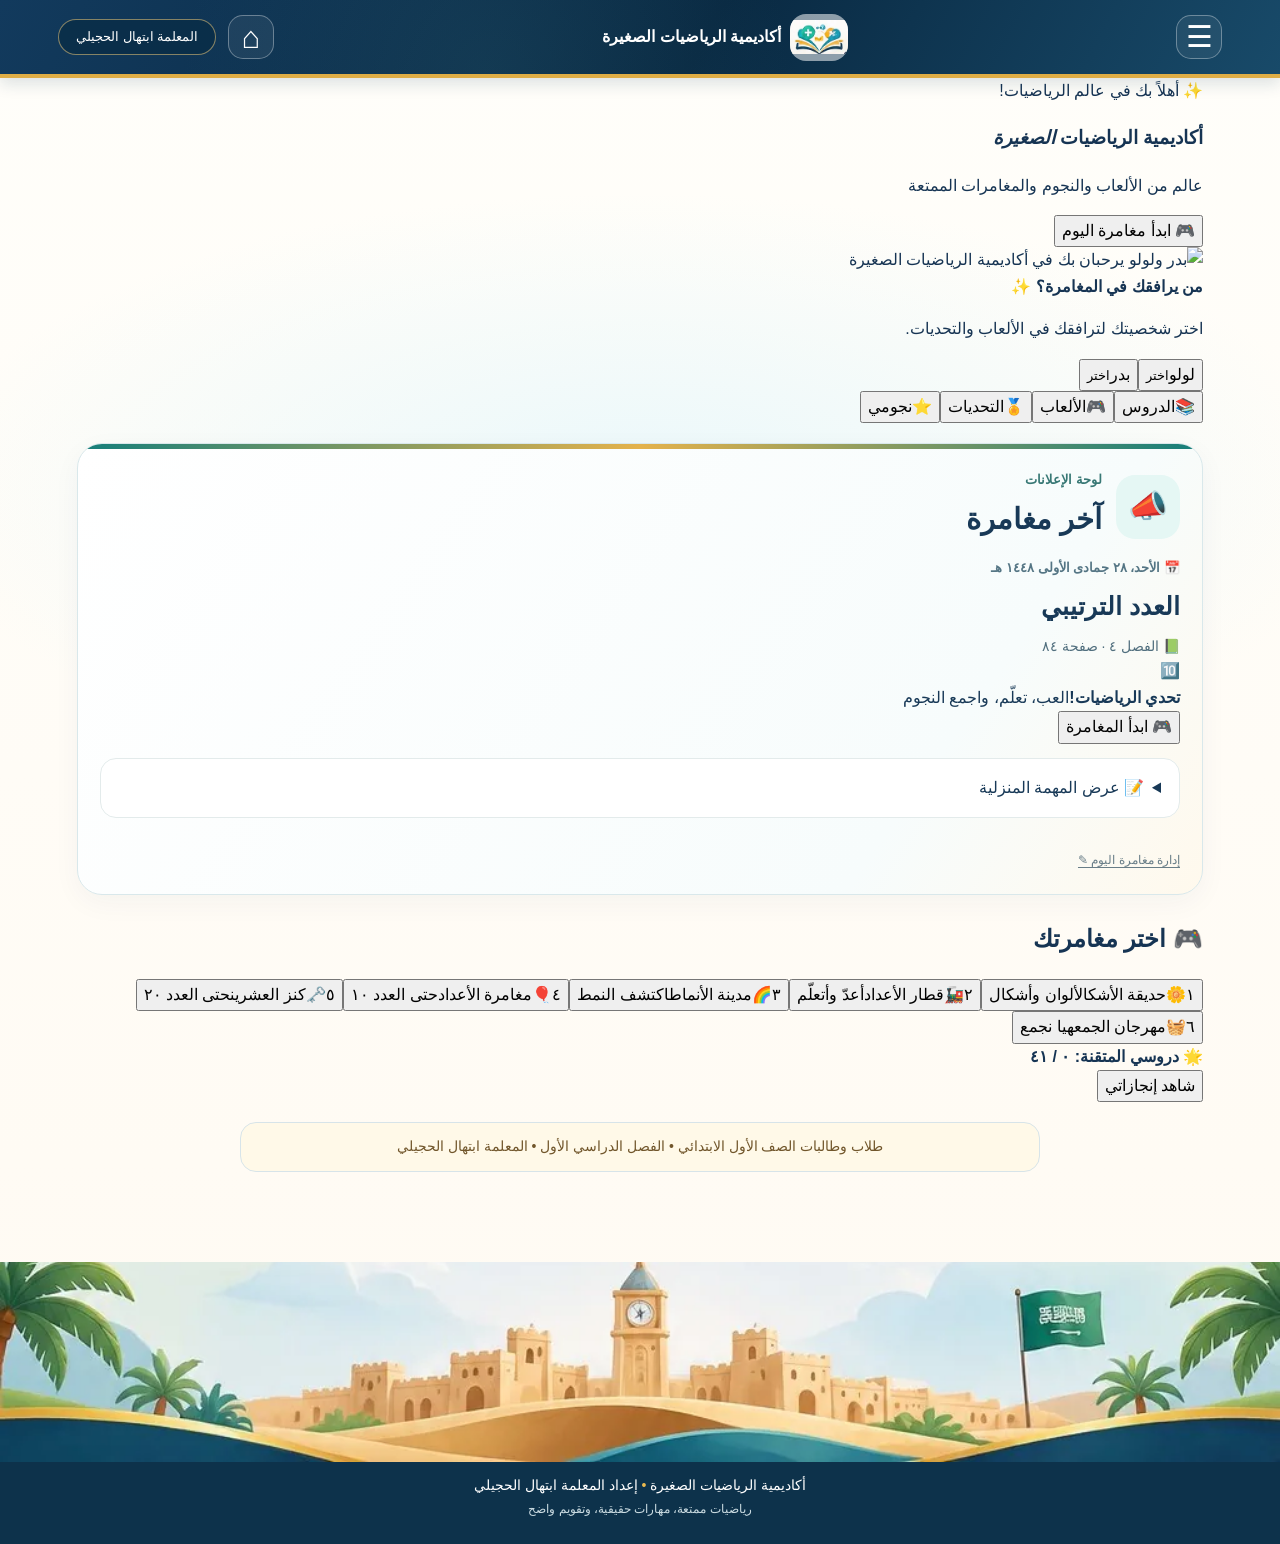
==== commit 37bd646d: "Prepare latest Academy content and lesson announcement for independent deployment" ====
--- a/index.html
+++ b/index.html
@@ -1,5 +1,645 @@
 <!doctype html>
 <html lang="ar" dir="rtl">
-<head><meta charset="utf-8"><meta name="viewport" content="width=device-width,initial-scale=1"><meta name="theme-color" content="#0b3049"><title>مدارك | حقيبة المهارات الرياضية</title><meta http-equiv="refresh" content="0; url=./madarek/">
-<style>body{margin:0;background:#fcfbf6;color:#0b3049;font-family:Tahoma,Arial,sans-serif;min-height:100vh;display:flex;align-items:center;justify-content:center;text-align:center}main{padding:30px;border:2px solid #d6ad53;border-radius:24px;max-width:420px}a{display:inline-block;background:#0b3049;color:#f6cf79;text-decoration:none;padding:14px 28px;border-radius:14px}</style>
-</head><body><main><h1>مدارك</h1><p>حقيبة المهارات الرياضية</p><p><a href="./madarek/">الدخول إلى مدارك</a></p></main><script>window.location.replace('./madarek/');</script></body></html>+<head>
+<meta charset="utf-8">
+<meta name="viewport" content="width=device-width, initial-scale=1, viewport-fit=cover">
+<meta name="theme-color" content="#fff1df">
+<link rel="manifest" href="./academy-manifest.webmanifest">
+<link rel="apple-touch-icon" href="./academy-icon.svg">
+<meta name="description" content="أكاديمية الرياضيات الصغيرة: ألعاب وتدريبات رياضيات الصف الأول وفق المنهج السعودي.">
+<title>أكاديمية الرياضيات الصغيرة | المعلمة ابتهال الحجيلي</title>
+<link rel="icon" href="[data-uri]">
+
+<style>
+:root{
+  --navy:#112f50;--navydeep:#082640;--gold:#dfad45;--goldsoft:#fff2d5;
+  --teal:#0f9099;--tealdeep:#087b84;--ink:#163453;--muted:#58718a;
+  --paper:#fcfbf6;--cream:#fff9ef;--line:#d8e5ee;--shadow:0 12px 35px #0b3b5c19;
+  font-family:"Tajawal","Cairo","Noto Sans Arabic",Tahoma,Arial,sans-serif;
+}
+*{box-sizing:border-box}
+html{scroll-behavior:smooth}
+body{margin:0;min-width:320px;color:var(--ink);background:radial-gradient(ellipse 75% 26% at 50% 32%,#eaf8fb 0%,transparent 75%),linear-gradient(#fffefa,#fffaf2);font-size:16px;line-height:1.65}
+button,input{font:inherit}button{cursor:pointer}button:disabled{cursor:not-allowed;opacity:.53}
+button:focus-visible,a:focus-visible{outline:3px solid #e89c28;outline-offset:4px}
+a{color:inherit}.skip{position:absolute;top:-80px;z-index:100}.skip:focus{top:5px}
+.topbar{background:linear-gradient(118deg,#123a5d,#092942 55%,#184a69);color:#fff;border-bottom:4px solid var(--gold);position:relative;z-index:10;box-shadow:0 6px 15px #11385824}
+.topbar:before{content:"";pointer-events:none;position:absolute;inset:0;background:radial-gradient(circle at 38% 100%,#2d63733b,transparent 38%)}
+.topbar-inner{position:relative;max-width:1200px;min-height:74px;margin:auto;padding:7px 18px;display:flex;justify-content:space-between;align-items:center;gap:14px}
+.topicon{border:1px solid #ffffff55;color:white;background:#ffffff10;border-radius:15px;width:46px;height:44px;font-size:30px;line-height:1}
+.top-actions{display:flex;align-items:center;gap:12px}.top-actions .topicon{font-size:31px}
+.user-chip{border-radius:40px;padding:6px 17px;border:1px solid #dfbe7a96;background:#082c46bf;font-size:13px;white-space:nowrap}
+.brand-mini{display:flex;align-items:center;gap:9px;font-size:16px;font-weight:900;text-align:center;cursor:pointer}
+.brand-mini img{height:47px;width:58px;object-fit:contain;background:#fff8;border-radius:16px}
+.topnav{position:absolute;top:100%;right:12px;min-width:230px;background:#fff;box-shadow:0 18px 38px #102f4a38;padding:10px;display:grid;gap:5px;border:1px solid #cfdfed;border-radius:17px}
+.topnav[hidden]{display:none}
+.topnav button{background:none;color:var(--ink);border:0;text-align:right;font-weight:800;border-radius:11px;padding:11px 14px}
+.topnav button:hover{background:#eaf6f8}
+main{max-width:1170px;margin:0 auto;min-height:56vh;padding:0 22px 36px}
+button.primary,button.secondary,.outline-button{border:0;border-radius:15px;font-weight:900;padding:12px 21px}
+button.primary{background:linear-gradient(130deg,#078b98,#087783);color:white;box-shadow:0 7px 14px #16828e3d}
+button.secondary{background:var(--goldsoft);color:#715015;border:1px solid #eecb78}
+.outline-button{border:1px solid #b9d5e2;background:white;color:var(--navy)}
+.btnrow{display:flex;gap:10px;flex-wrap:wrap;align-items:center;justify-content:center}
+.hero{max-width:1050px;margin:0 auto;position:relative;isolation:isolate;text-align:center;padding-top:18px}
+.hero:before{content:"";position:absolute;z-index:-2;top:0;left:0;right:0;height:440px;background:radial-gradient(ellipse 62% 72% at 50% 64%,#e7faff 0%,#e7f9ff65 65%,transparent 100%);border-radius:0 0 50% 50%}
+.hero-logo{display:flex;align-items:center;flex-direction:column;gap:1px;position:relative;z-index:1}
+.hero-logo img{width:92px;max-width:22%;height:72px;object-fit:contain;mix-blend-mode:multiply}
+.hero-logo h1{margin:-4px 0 1px;color:var(--navy);font-size:clamp(22px,4vw,37px);line-height:1.35;font-weight:950;text-shadow:0 1px white;letter-spacing:-.6px}
+.hero-logo h1:before,.hero-logo h1:after{content:"❧";color:#d6a239;display:inline-block;margin:0 16px;transform:rotate(-20deg)}
+.hero-stage{margin:14px auto 0;min-height:313px;display:flex;align-items:center;justify-content:center;position:relative}
+.hero-person{position:absolute;bottom:0;width:27%;max-height:330px;object-fit:cover;object-position:center 25%;border-radius:35% 35% 20px 20px;filter:drop-shadow(0 7px 8px #153b3c1a);mask-image:linear-gradient(to right,transparent 0%,black 10%,black 90%,transparent),linear-gradient(to top,transparent 0%,black 12%);mask-composite:intersect}
+.hero-boy{left:0}.hero-girl{right:0}
+.chalk{width:51%;min-height:257px;position:relative;z-index:2;margin-bottom:7px;background:radial-gradient(circle at 55% 40%,#1c666c,#0a414d 82%);border:11px solid #a97136;border-bottom-color:#8c5d2d;border-radius:24px;box-shadow:inset 0 0 0 3px #e1a95d,0 12px 16px #063d5b46,0 3px 0 #6c421c;display:flex;flex-direction:column;justify-content:center;padding:19px 12px 16px;color:#fffbed}
+.chalk:after{content:"";position:absolute;inset:11px;border:2px solid #ffffff1c;border-radius:6px;pointer-events:none}
+.chalk .hello{font-size:clamp(15px,2vw,23px);font-weight:800}
+.chalk .headline{font-size:clamp(21px,3vw,37px);font-weight:1000;line-height:1.5;text-shadow:0 3px #0004}
+.ribbon{align-self:center;background:linear-gradient(90deg,#d49b2b,#ffda60,#d49b2b);border:2px solid #ebbd48;border-radius:11px;color:#163a55;padding:6px 23px;font-weight:900;margin-top:10px;box-shadow:0 3px 4px #0033}
+.quick-links{display:grid;grid-template-columns:repeat(4,1fr);gap:8px;position:relative;z-index:3;padding:10px;background:linear-gradient(165deg,#fffdf5,#fffaf0);border-radius:35px;border:2px solid #fff;box-shadow:0 5px 0 #f1e4d2,0 10px 25px #28455626;margin:-1px auto 30px;max-width:1000px}
+.quick-card{border:0;border-left:1px solid #e7e8e8;background:linear-gradient(170deg,#ffffff,#f7f8f8);border-radius:26px;min-height:112px;color:var(--navy);font-weight:950;font-size:clamp(15px,2.7vw,25px);display:grid;align-content:center;justify-items:center;transition:transform .2s ease,box-shadow .2s ease}
+.quick-card:hover,.grade-card:hover,.chapter-card:hover{transform:translateY(-3px)}
+.quick-card:active,.grade-card:active,.chapter-card:active{transform:translateY(1px)}
+.quick-symbol{width:58px;height:58px;display:grid;place-items:center;font-size:36px;filter:drop-shadow(1px 3px 2px #415b6b36)}
+.section-heading{font-size:clamp(24px,3vw,32px);text-align:center;color:var(--navy);font-weight:950;margin:24px 0 11px}
+.progress-panel{background:linear-gradient(135deg,#ddf7fa,#bdebee 47%,#e9ffff);border:4px solid white;box-shadow:0 7px 22px #163d4c25;border-radius:43px;display:flex;align-items:center;gap:26px;padding:16px 30px;margin:0 auto 28px;max-width:1050px;position:relative}
+.progress-panel .book-cover{width:130px;min-width:110px;height:164px;object-fit:cover;border-radius:4px;box-shadow:9px 9px 11px #09394d33;transform:rotate(6deg)}
+.progress-copy{flex:1;min-width:0;text-align:center}.progress-copy h2{font-size:clamp(22px,3.5vw,31px);color:#0b3051;margin:0}.progress-copy p{margin:0 0 18px;font-size:19px;font-weight:800}
+.progress-label{display:flex;justify-content:space-between;align-items:center;gap:10px;font-weight:800;font-size:14px}
+.progress-track{margin-top:9px;width:100%;height:18px;border-radius:20px;border:3px solid #fff;background:#f9ffff;box-shadow:inset 0 2px 5px #2947622c;overflow:hidden}
+.progress-fill{height:100%;background:linear-gradient(90deg,#03a0ab,#00816d);width:0%;border-radius:20px;transition:width .3s}
+.now-badge{position:absolute;top:-23px;right:18px;background:linear-gradient(115deg,#087b8b,#0c9eaa);color:#fff;border-radius:22px;padding:5px 22px;font-weight:900;box-shadow:0 5px 9px #104c6033}
+.grade-grid{display:grid;grid-template-columns:repeat(6,minmax(0,1fr));gap:9px;margin-top:12px}
+.grade-card{border:3px solid #fff;outline:1px solid #cadce4;color:var(--navy);background:linear-gradient(180deg,#f2fafd,#e5f1fa);border-radius:27px;min-height:174px;padding:18px 6px;box-shadow:0 6px 10px #17405a20;position:relative;display:flex;flex-direction:column;align-items:center;justify-content:center;line-height:1.4;transition:transform .2s ease}
+.grade-card strong{font-size:clamp(15px,2.2vw,24px)}.grade-card small{font-size:clamp(11px,1.55vw,17px);font-weight:800;margin-top:2px}
+.grade-card .grade-icon{font-size:clamp(30px,4vw,47px);margin-bottom:10px}
+.grade-card .lock{font-size:19px;opacity:.65;margin-top:8px}
+.grade-card.selected{border-color:#eebd42;outline:2px solid #d7a630;background:linear-gradient(180deg,#fffefa,#fff2d4);box-shadow:0 7px 15px #bd8d2840}
+.grade-card.selected:after{content:"✓";position:absolute;top:-14px;left:-9px;background:#dca52f;color:white;font-weight:bold;border:2px solid white;border-radius:50%;height:30px;width:30px;display:grid;place-items:center}
+.page-top{padding:32px 0 16px;text-align:center}
+.breadcrumb{display:flex;align-items:center;justify-content:center;gap:8px;flex-wrap:wrap;color:#4b6683;font-size:13px;margin:0 0 14px}
+.breadcrumb button{background:none;border:0;color:var(--tealdeep);font-weight:900;padding:3px}
+.page-top h1{font-size:clamp(25px,4vw,36px);color:var(--navy);margin:0 0 5px;font-weight:950}.page-top p{color:var(--muted);margin:0 auto;max-width:800px}
+.mascot-strip{display:flex;justify-content:space-between;align-items:center;gap:8px;margin:18px auto 0;max-width:600px;min-height:65px;border-radius:20px;border:1px solid #d9e8e8;background:linear-gradient(120deg,#f9fcfc,#e8f7f9,#fff8e9);overflow:hidden;box-shadow:0 3px 9px #29476312}
+.mascot-strip img{width:65px;height:70px;object-fit:cover;object-position:top;border-radius:22px;mask-image:linear-gradient(to top,transparent,black 22%)}
+.mascot-strip span{font-size:13px;font-weight:900;color:#3d7082}
+.page-banner{display:flex;gap:18px;align-items:center;background:linear-gradient(130deg,#edfaff,#fff4df);border:1px solid #d9e8ed;border-radius:25px;box-shadow:var(--shadow);padding:16px 20px;margin:15px auto 22px}
+.page-banner img{width:85px;height:90px;object-fit:cover;border-radius:13px;mask-image:linear-gradient(to top,transparent,black 20%)}.page-banner div{flex:1}
+.chapter-grid{display:grid;grid-template-columns:repeat(3,minmax(0,1fr));gap:16px}
+.chapter-card{border:1px solid #dce6ef;background:white;border-radius:25px;box-shadow:var(--shadow);padding:21px;text-align:right;color:var(--ink);transition:transform .2s}
+.chapter-icon{background:linear-gradient(130deg,#d5f6f8,#f8f0cf);display:grid;place-items:center;width:62px;height:62px;border-radius:20px;font-size:37px;margin-bottom:12px}
+.chapter-card .number{font-size:13px;color:#648097;font-weight:800}
+.chapter-card strong{display:block;font-size:20px;color:var(--navy);margin:3px 0}
+.chapter-card p{font-size:13px;line-height:1.9;color:var(--muted);margin:5px 0 15px}
+.chapter-card .enter{display:flex;justify-content:space-between;align-items:center;color:var(--tealdeep);font-weight:900}
+.list-heading{font-size:21px;color:var(--navy);margin:23px 0 10px}
+.lesson-list{display:grid;gap:9px}.lesson-row{display:flex;align-items:center;gap:12px;background:white;border:1px solid #dae7ed;border-radius:17px;padding:11px 14px;box-shadow:0 2px 9px #0f3e5520}
+.lesson-row .chapter-index{width:42px;height:42px;border-radius:13px;display:grid;place-items:center;background:#e8f8f8;font-size:18px;color:var(--tealdeep);font-weight:900;flex:none}
+.lesson-row .rowcopy{flex:1;min-width:0}.lesson-row strong{display:block;font-size:15px}.lesson-row small{color:var(--muted);font-size:12px}
+.lesson-row button{border:0;border-radius:12px;background:#0d8994;color:white;font-weight:900;padding:10px 16px;white-space:nowrap}
+.lesson-row button.test-button{background:#c9902c}
+.lesson-row.done{border-color:#90d9ce}.done-tag{font-size:12px;color:#078577}
+.mode-tabs{display:flex;gap:7px;flex-wrap:wrap;justify-content:center;margin:17px 0}
+.mode-tabs button{background:#fff;border:1px solid #c6dde5;border-radius:40px;padding:8px 14px;color:var(--navy);font-weight:900}
+.mode-tabs button.active{background:var(--teal);color:#fff}
+.practice-wrap{max-width:800px;margin:17px auto 35px}
+.lesson-intro{background:linear-gradient(130deg,#effbfb,#fff9e6);padding:21px;border-radius:25px;border:1px solid #d7e8ec;margin:12px 0 18px}
+.lesson-intro strong{color:var(--navy);font-size:19px}.lesson-intro p{margin:4px 0 7px}.objective-tag{display:inline-flex;border-radius:20px;padding:2px 12px;background:#fff;border:1px solid #d1e1e6;color:#427081;font-weight:800;font-size:12px}
+.practice-card{padding:20px;border-radius:27px;background:#fff;border:1px solid #dce8ed;box-shadow:var(--shadow);text-align:center}
+.quiz-top{display:flex;justify-content:space-between;align-items:center;gap:12px;font-size:14px;color:var(--muted);font-weight:800;text-align:right}
+.quiz-bar{height:9px;background:#eaf3f4;border-radius:15px;overflow:hidden;margin:11px 0 20px}
+.quiz-bar>div{height:100%;background:linear-gradient(90deg,#18adaf,#d6a93c);transition:width .25s}
+.question-title{font-size:clamp(19px,3.5vw,25px);line-height:1.75;color:var(--navy);margin:7px auto 15px;max-width:680px;font-weight:950}
+.visual-box{border-radius:20px;padding:17px 12px;background:linear-gradient(140deg,#f4fcfc,#fff9e6);min-height:91px;display:grid;place-items:center;margin:7px auto 18px;max-width:670px}
+.options{display:grid;grid-template-columns:repeat(2,1fr);gap:11px}.option{border:2px solid #cfdee8;background:#fff;border-radius:17px;min-height:82px;padding:12px 8px;color:var(--ink);font-size:21px;font-weight:900;display:grid;place-items:center;transition:background .12s,border-color .12s;overflow-wrap:anywhere}
+.option:hover:not(:disabled){border-color:#45b4b7;background:#f1fdfe}.option.correct{border-color:#1aab7c;background:#dffaf0;color:#126b53;opacity:1}.option.wrong{border-color:#d35e62;background:#fff0ef;color:#9a2c2c;opacity:1}
+.feedback{border-radius:15px;margin-top:17px;padding:12px 15px;background:#e4f9f0;border:1px solid #8acfb1;text-align:right;font-weight:900}
+.feedback.wrong{background:#fff5e7;border-color:#efc488;color:#80561f}.feedback p{font-weight:500;margin:3px 0}
+.quiz-footer{display:flex;justify-content:space-between;align-items:center;gap:12px;margin-top:20px}
+.score-stars{font-size:22px;color:#bd8a28}
+.dots{display:flex;flex-wrap:wrap;gap:6px;justify-content:center;max-width:340px}
+.dot-shape{display:inline-flex;justify-content:center;align-items:center;font-size:26px;line-height:1.4}
+.tenframe{display:grid;grid-template-columns:repeat(5,32px);gap:3px;justify-content:center;direction:ltr}
+.tenframe span{display:grid;place-items:center;width:32px;height:32px;background:#fff;border:1px solid #95b8cb;border-radius:7px;color:#09959e}
+.count-container{display:flex;gap:18px;align-items:center;justify-content:center;flex-wrap:wrap}
+.shape{display:inline-block;vertical-align:middle;width:44px;height:44px;box-shadow:0 2px 4px #0002;margin:4px;border:2px solid #fff}
+.shape.circle{border-radius:50%}.shape.square{border-radius:9px}.shape.triangle{clip-path:polygon(50% 0,0 100%,100% 100%);border:0}
+.shape.red{background:#f05a61}.shape.blue{background:#2494d3}.shape.yellow{background:#f2b839}.shape.green{background:#4ab792}
+.shape.small{width:29px;height:29px;margin:0 3px}
+.position-stack{display:grid;gap:4px;justify-content:center;place-items:center}.position-stack>span{background:#fff;border:1px solid #cde2ed;border-radius:10px;padding:8px 19px;min-width:120px;font-size:29px}
+.pattern{display:flex;align-items:center;justify-content:center;flex-wrap:wrap;gap:9px;direction:rtl}.pattern .shape{margin:0}
+.numbers-strip{display:flex;justify-content:center;gap:8px;flex-wrap:wrap;font-size:23px;font-weight:900}.numbers-strip span{background:white;border:1px solid #b9d7e5;border-radius:12px;padding:4px 13px}
+.math-vertical{font-size:31px;font-weight:900;text-align:left;line-height:1.4;direction:ltr;display:inline-block;min-width:75px}
+.math-vertical .under{border-bottom:3px solid var(--navy)}
+.result-card{text-align:center;border-radius:27px;background:linear-gradient(135deg,#e8f9f7,#fff5dc);padding:28px 20px;box-shadow:var(--shadow)}
+.result-card .result-icon{font-size:57px}.result-card h2{font-size:28px;margin:8px 0}.result-card .bigscore{font-size:43px;color:var(--tealdeep);font-weight:1000}
+.info-note{border:1px solid #d7e4e9;background:#fff9e8;border-radius:16px;padding:12px 15px;margin:20px auto;font-size:14px;max-width:800px;color:#71562b}
+.evidence-summary{display:grid;grid-template-columns:repeat(3,1fr);gap:12px;max-width:800px;margin:16px auto}
+.stat{background:#fff;border:1px solid #d9e8ed;border-radius:18px;padding:17px 10px;text-align:center}.stat strong{display:block;font-size:28px;color:var(--tealdeep)}.stat span{font-size:12px;color:var(--muted)}
+.notice{padding:18px;border-radius:18px;background:#eef9fb;border:1px solid #c4e2e6;max-width:780px;margin:12px auto}
+.evidence-history{max-width:800px;margin:auto}.evidence-history article{padding:12px 15px;border:1px solid #dce5e8;background:white;border-radius:13px;margin:8px 0;display:flex;align-items:center;justify-content:space-between;gap:12px}
+.sr-only{position:absolute;width:1px;height:1px;overflow:hidden;clip:rect(0,0,0,0)}
+.footer{text-align:center;color:#fff;font-size:14px;background:#0d324b;padding:0 0 24px;margin-top:34px}
+.footer img{display:block;width:100%;height:auto;max-height:200px;object-fit:cover;object-position:center bottom;margin-bottom:12px}.footer span{color:#e9b94f}.footer small{color:#cbdce2}
+.toast{position:fixed;bottom:24px;left:50%;transform:translate(-50%,25px);background:#0d324d;color:white;padding:12px 19px;border-radius:14px;z-index:20;box-shadow:0 6px 25px #0005;opacity:0;pointer-events:none;transition:.2s;max-width:90%;text-align:center}
+.toast.show{opacity:1;transform:translate(-50%,0)}
+@media(max-width:760px){
+  .topbar-inner{min-height:66px;padding:8px 12px}.user-chip{display:none}.brand-mini{font-size:13px}.brand-mini img{height:38px;width:43px}
+  main{padding:0 12px 28px}.hero-logo img{height:58px}.hero-logo h1:before,.hero-logo h1:after{margin:0 6px}
+  .hero-stage{min-height:255px}.hero-person{width:32%;max-height:245px}.chalk{width:53%;min-height:211px;border-width:7px;padding:12px 8px}.ribbon{padding:5px;font-size:11px}
+  .quick-links{border-radius:22px}.quick-card{border-radius:17px;min-height:91px;font-size:15px}.quick-symbol{font-size:27px;width:43px;height:41px}
+  .progress-panel{border-radius:27px;padding:24px 14px 14px;gap:10px}.progress-panel .book-cover{width:88px;min-width:88px;height:116px}
+  .progress-copy p{font-size:14px;margin-bottom:8px}.progress-label{font-size:12px}.now-badge{font-size:12px;top:-18px}
+  .chapter-grid{grid-template-columns:repeat(2,minmax(0,1fr));gap:11px}.chapter-card{padding:14px}.chapter-card strong{font-size:17px}.chapter-card p{font-size:12px}
+  .grade-grid{grid-template-columns:repeat(3,minmax(0,1fr));gap:9px}.grade-card{min-height:139px;border-radius:20px}.grade-card .grade-icon{font-size:36px;margin-bottom:5px}.grade-card strong{font-size:18px}.grade-card small{font-size:13px}
+  .practice-card{padding:16px 12px}.option{min-height:73px;font-size:18px}
+}
+@media(max-width:420px){
+  .brand-mini span{max-width:158px;line-height:1.22;text-align:right}
+  .hero-logo h1{font-size:21px}.hero-stage{min-height:209px}.hero-person{width:32%;max-height:200px}.hero-boy{left:-7px}.hero-girl{right:-7px}
+  .chalk{width:58%;min-height:175px;border-width:6px;border-radius:15px}.chalk .headline{font-size:20px}.chalk .hello{font-size:14px}.ribbon{font-size:9px}
+  .quick-links{gap:4px;padding:5px}.quick-card{min-height:80px;font-size:13px;border-radius:13px}.quick-symbol{font-size:23px;height:34px}
+  .progress-panel .book-cover{width:66px;min-width:66px;height:93px}.progress-copy h2{font-size:18px}
+  .grade-card{min-height:131px}.chapter-card strong{font-size:16px}.lesson-row{padding:9px}.lesson-row strong{font-size:13px}.lesson-row button{font-size:12px;padding:9px}
+}
+@media(prefers-reduced-motion:reduce){*,*:before,*:after{scroll-behavior:auto!important;transition:none!important}}
+
+/* أدوات المعلمة بعيدة عن واجهة الطالب */
+.teacher-tools{max-width:800px;margin:16px auto;border:1px solid #d5e3e9;background:#fff;border-radius:16px;padding:12px 17px;color:var(--muted);font-size:14px}
+.teacher-tools summary{cursor:pointer;font-size:14px;color:var(--navy);font-weight:900;user-select:none}
+.teacher-tools p{margin:12px 0}
+.teacher-tools:not([open]){background:transparent;border-color:transparent;text-align:center}
+
+</style>
+<link rel="stylesheet" href="./happy-games.css?v=6">
+<link rel="stylesheet" href="./academy-approved-visual.css?v=2">
+</head>
+<body>
+<a class="skip" href="#app">انتقل إلى المحتوى</a>
+<header class="topbar">
+  <div class="topbar-inner">
+    <button id="menuBtn" class="topicon" aria-label="فتح القائمة" aria-expanded="false">☰</button>
+    <div class="brand-mini" role="button" tabindex="0" data-nav="home"><img src="[data-uri]" alt=""> <span>أكاديمية الرياضيات الصغيرة</span></div>
+    <div class="top-actions"><button id="homeBtn" class="topicon" aria-label="الصفحة الرئيسية">⌂</button><span class="user-chip">المعلمة ابتهال الحجيلي</span></div>
+  </div>
+  <nav id="mainNav" class="topnav" aria-label="القائمة الرئيسية" hidden>
+     <button data-nav="home">الرئيسية</button><button data-nav="lessons">الدروس</button><button data-nav="games">الألعاب</button><button data-nav="tests">الاختبارات</button><button data-nav="evidence">الشواهد</button>
+  </nav>
+</header>
+<main id="app" tabindex="-1" aria-live="polite"></main>
+<footer class="footer">
+  <img src="[data-uri]" alt="معالم سعودية ونخيل والعلم السعودي" loading="lazy">
+  <div>أكاديمية الرياضيات الصغيرة <span>•</span> إعداد المعلمة ابتهال الحجيلي</div>
+  <small>رياضيات ممتعة، مهارات حقيقية، وتقويم واضح</small>
+</footer>
+<div id="toast" class="toast" role="status" aria-live="polite"></div>
+<script>
+"use strict";
+/* مصدر ترتيب الدروس: فهرس كتاب رياضيات الصف الأول الابتدائي، الجزء الأول، طبعة 1447/2025.
+   تم تأليف أسئلة أصلية ترتبط بمؤشرات المهارة، وليست نسخاً حرفياً لأسئلة الكتاب. */
+const CHAPTERS=[
+ {id:1,title:'المقارنة والتصنيف',icon:'🎨',about:'التصنيف وفق اللون والشكل، التمثيل، المساواة، الأكثر والأقل.',lessons:[
+  ['1-1','التصنيف وفق خاصية واحدة','classifyOne','أصنّف الأشياء بحسب خاصية واحدة.',10],
+  ['1-2','أحل المسألة: أمثلها','model','أمثّل الأشياء بعدد من القطع.',12],
+  ['1-3','التصنيف وفق أكثر من خاصية','classifyTwo','أختار الشكل الذي يجمع خاصيتين.',14],
+  ['1-4','يساوي','equal','أتعرف المجموعات المتساوية في العدد.',18],
+  ['1-5','أكثر من، أقل من','moreLess','أقارن عدد العناصر في مجموعتين.',20]
+ ]},
+ {id:2,title:'الأعداد حتى ٥',icon:'🔢',about:'عد مجموعات صغيرة، التعرف على رموز الأعداد من صفر إلى خمسة.',lessons:[
+  ['2-1','الأعداد ١، ٢، ٣','num123','أعد الأشياء من ١ إلى ٣.',28],
+  ['2-2','قراءة الأعداد ١، ٢، ٣ وكتابتها','read123','أربط اسم العدد برمزه المكتوب.',30],
+  ['2-3','العددان ٤، ٥','num45','أعد الأشياء من ٤ إلى ٥.',32],
+  ['2-4','قراءة العددين ٤، ٥ وكتابتهما','read45','أقرأ رمزي العددين ٤ و٥.',36],
+  ['2-5','أحل المسألة: أرسم صورة','draw5','أحل مسألة برسم أشياء وعدّها.',38],
+  ['2-6','قراءة العدد صفر وكتابته','zero','أميز المجموعة الخالية والعدد صفر.',40]
+ ]},
+ {id:3,title:'الموقع والنمط',icon:'🧩',about:'فوق وتحت، أعلى وأوسط وأسفل، قبل وبعد، والأنماط.',lessons:[
+  ['3-1','فوق، تحت','abovebelow','أحدد موقع شكل فوق شكل آخر أو تحته.',48],
+  ['3-2','أعلى، أوسط، أسفل','positions','أحدد الموقع بين ثلاثة أشكال.',50],
+  ['3-3','قبل، بعد','beforeAfter','أحدد العنصر الذي يأتي قبل الآخر أو بعده.',52],
+  ['3-4','تحديد الأنماط','patternFind','أتعرّف الوحدة المتكررة في النمط.',56],
+  ['3-5','إنشاء الأنماط','patternBuild','أكمل نمطاً وفق قاعدة تكرار.',58],
+  ['3-6','أحل المسألة: أبحث عن نمط','patternSolve','أحل مسألة باستعمال نمط متكرر.',60]
+ ]},
+ {id:4,title:'الأعداد حتى ١٠',icon:'🔟',about:'عد الأعداد وقراءتها حتى عشرة ثم المقارنة والترتيب والعدد الترتيبي.',lessons:[
+  ['4-1','الأعداد ٦، ٧، ٨','num678','أعد الأشياء من ٦ إلى ٨.',68],
+  ['4-2','قراءة الأعداد ٦، ٧، ٨ وكتابتها','read678','أربط اسم العدد برمزه من ٦ إلى ٨.',70],
+  ['4-3','العددان ٩، ١٠','num910','أمثل العددين ٩ و١٠ وأعدهما.',72],
+  ['4-4','قراءة العددين ٩، ١٠ وكتابتهما','read910','أقرأ رمزي العددين ٩ و١٠.',74],
+  ['4-5','أحل المسألة: أرسم صورة','draw10','أرسم صوراً وأعد الأشياء لحل المسألة.',78],
+  ['4-6','مقارنة الأعداد حتى ١٠','compare10','أقارن عددين إلى ١٠.',80],
+  ['4-7','ترتيب الأعداد حتى ١٠','order10','أرتب أعداداً إلى ١٠ تصاعدياً.',82],
+  ['4-8','العدد الترتيبي','ordinal','أحدد ترتيب الأشياء من جهة معلومة.',84]
+ ]},
+ {id:5,title:'الأعداد حتى ٢٠',icon:'🧮',about:'تمثيل الأعداد من ١١ إلى ٢٠، المقارنة، والترتيب.',lessons:[
+  ['5-1','العددان ١١، ١٢','num1112','أعد ١٠ وأضيف إليها ١ أو ٢.',92],
+  ['5-2','الأعداد ١٣، ١٤، ١٥','num1315','أعد مجموعة من عشرة وأشياء إضافية.',94],
+  ['5-3','العددان ١٦، ١٧','num1617','أمثل العددين ١٦ و١٧.',96],
+  ['5-4','أحل المسألة: أبحث عن نمط','pattern20','أبحث عن نمط في تسلسل الأعداد.',98],
+  ['5-5','الأعداد ١٨، ١٩، ٢٠','num1820','أعد الأشياء حتى ٢٠.',102],
+  ['5-6','مقارنة الأعداد حتى ٢٠','compare20','أقارن عددين إلى ٢٠.',104],
+  ['5-7','ترتيب الأعداد حتى ٢٠','order20','أرتب أعداداً إلى ٢٠ تصاعدياً.',106]
+ ]},
+ {id:6,title:'الجمع',icon:'➕',about:'تمثيل الجمع، جمل الجمع، والجمع إلى الصفر، وتكوين الأعداد.',lessons:[
+  ['6-1','قصص الجمع','addStory','أجمع مجموعتين من الأشياء وأعد الناتج.',114],
+  ['6-2','تمثيل الجمع','addModel','أمثل عملية الجمع بالأشياء.',116],
+  ['6-3','جمل الجمع','addSentence','أقرأ جملة جمع وأربطها بتمثيل.',118],
+  ['6-4','الجمع إلى الصفر','addZero','أجد ناتج جمع الصفر مع عدد.',120],
+  ['6-5','أحل المسألة: أمثلها','addSolve','أحل مسألة جمع بتمثيل الأشياء.',124],
+  ['6-6','تكوين الأعداد ٤، ٥، ٦','compose456','أجزّئ عدداً إلى عددين مجموعهما هو العدد.',126],
+  ['6-7','تكوين الأعداد ٧، ٨، ٩','compose789','أكمل العدد الناقص في جملة جمع.',128],
+  ['6-8','تكوين الأعداد ١٠، ١١، ١٢','compose101112','أكوّن الأعداد ١٠ و١١ و١٢ بجمع جزأين.',130],
+  ['6-9','الجمع الرأسي','verticalAdd','أجمع عددين بكتابتهما رأسياً.',132]
+ ]}
+];
+const TEST_TYPES=[
+ ['prep','التهيئة','📎'],['mid','اختبار منتصف الفصل','📋'],['reviewMid','المراجعة التراكمية','🔄'],['review','مراجعة الفصل','🏅'],['test','اختبار الفصل','✍️'],['cumulative','الاختبار التراكمي','🌟']
+];
+const PAGE_PREP={1:9,2:27,3:47,4:67,5:91,6:113};
+const PAGE_MID={1:16,2:34,3:54,4:76,5:100,6:122};
+const PAGE_REVIEWMID={1:17,2:35,3:55,4:77,5:101,6:123};
+const PAGE_REVIEW={1:22,2:42,3:62,4:86,5:108,6:134};
+const PAGE_TEST={1:23,2:43,3:63,4:87,5:109,6:135};
+const PAGE_CUM={1:24,2:44,3:64,4:88,5:110,6:136};
+const AR_DIGITS='٠١٢٣٤٥٦٧٨٩';
+const WORDS=['صفر','واحد','اثنان','ثلاثة','أربعة','خمسة','ستة','سبعة','ثمانية','تسعة','عشرة','أحد عشر','اثنا عشر','ثلاثة عشر','أربعة عشر','خمسة عشر','ستة عشر','سبعة عشر','ثمانية عشر','تسعة عشر','عشرون'];
+const storedKey='little-math-academy-progress-v1';
+function arabic(n){return String(n).replace(/\d/g,d=>AR_DIGITS[Number(d)])}
+function numberList(items){return items.map(arabic).join(' ، ')}
+function safeProgress(){try{const v=JSON.parse(localStorage.getItem(storedKey)||'{}');return (v&&typeof v==='object')?v:{};}catch{return {};}}
+let progress=safeProgress(); let session=null;let pageMode='lessons';let toastTimer=null;
+const chapterById=id=>CHAPTERS.find(c=>c.id===Number(id));
+const lessonById=id=>CHAPTERS.flatMap(c=>c.lessons.map(row=>({chapter:c,code:row[0],title:row[1],skill:row[2],objective:row[3],page:row[4]}))).find(x=>x.code===id);
+function testById(id){const m=/^ch([1-6])-(prep|mid|reviewMid|review|test|cumulative)$/.exec(id||'');if(!m)return null;
+ const ch=chapterById(m[1]),type=TEST_TYPES.find(x=>x[0]===m[2]);return {code:id,title:type[1],chapter:ch,skill:'mixed',objective:'أجيب عن الأسئلة وأُظهر ما تعلّمته.',page:({prep:PAGE_PREP,mid:PAGE_MID,reviewMid:PAGE_REVIEWMID,review:PAGE_REVIEW,test:PAGE_TEST,cumulative:PAGE_CUM})[m[2]][ch.id],testType:m[2]};}
+function lessonRecord(code){return lessonById(code)||testById(code)}
+function showToast(msg){const t=document.getElementById('toast');t.textContent=msg;t.classList.add('show');clearTimeout(toastTimer);toastTimer=setTimeout(()=>t.classList.remove('show'),3000)}
+function navigate(path){if(location.hash==='#'+path)render();else location.hash=path;}
+function breadcrumb(extra=''){return `<div class="breadcrumb"><button data-nav="home">الرئيسية</button><span>›</span><button data-nav="lessons">الصف الأول</button>${extra?'<span>›</span><span>'+extra+'</span>':''}</div>`;}
+function pageHeader(title,description,back=''){return `<section class="page-top">${breadcrumb(back)}<h1>${title}</h1><p>${description}</p><div class="mascot-strip" aria-label="رفيقا الأكاديمية"><img src="[data-uri]" alt=""><span>🌟 معك خطوة بخطوة في رحلة الرياضيات 🌟</span><img src="[data-uri]" alt=""></div></section>`;}
+function masteredLesson(id){return Number(progress[id]?.best)>=75}
+function completedCount(){return CHAPTERS.reduce((n,c)=>n+c.lessons.filter(l=>masteredLesson(l[0])).length,0)}
+function renderHome(){const total=CHAPTERS.reduce((n,c)=>n+c.lessons.length,0), pct=Math.round(completedCount()/total*100);
+return `<section class="hero" aria-label="مرحباً في أكاديمية الرياضيات الصغيرة">
+ <div class="hero-logo"><img src="[data-uri]" alt="شعار الأكاديمية: كتاب مفتوح ورموز الرياضيات"><h1>أكاديمية الرياضيات الصغيرة</h1></div>
+ <div class="hero-stage"><img class="hero-person hero-boy" src="[data-uri]" alt="طالب يحمل حقيبته" loading="eager">
+ <div class="chalk"><div class="hello">💡 مرحباً بك في</div><div class="headline">أكاديمية<br>الرياضيات الصغيرة</div><span class="ribbon">أتعلّم • ألعب • أبدع</span></div>
+ <img class="hero-person hero-girl" src="[data-uri]" alt="طالبة تحمل كتاباً" loading="eager"></div>
+ </section>
+ <div class="quick-links" aria-label="أقسام الأكاديمية">
+ ${[['lessons','📖','الدروس'],['games','🎮','الألعاب'],['tests','📋','الاختبارات'],['evidence','🏅','الشواهد']].map(([key,icon,label])=>`<button class="quick-card" data-nav="${key}"><span class="quick-symbol" aria-hidden="true">${icon}</span>${label}</button>`).join('')}
+ </div>
+ <section class="progress-panel"><span class="now-badge">مساري الآن</span><img class="book-cover" src="[data-uri]" alt="غلاف كتاب رياضيات الصف الأول">
+ <div class="progress-copy"><h2>الصف الأول الابتدائي</h2><p>الفصل الدراسي الأول</p>
+ <div class="progress-label"><span>تقدمك في إتقان الدروس</span><span>${arabic(completedCount())} / ${arabic(total)} درسًا • ${arabic(pct)}٪</span></div>
+ <div class="progress-track" role="progressbar" aria-valuemin="0" aria-valuemax="100" aria-valuenow="${pct}" aria-label="التقدم في الدروس"><div class="progress-fill" style="width:${pct}%"></div></div></div></section>
+ <h2 class="section-heading">🎓 اختر صفك الدراسي</h2><section class="grade-grid" aria-label="الصفوف الابتدائية">
+ ${[['الأول','🎒'],['الثاني','📚'],['الثالث','📐'],['الرابع','🧭'],['الخامس','🧮'],['السادس','📊']].map(([name,ico],i)=>`<button class="grade-card ${i===0?'selected':''}" data-grade="${i+1}" aria-label="الصف ${name} الابتدائي ${i?'قيد الإعداد':'متاح'}"><span class="grade-icon">${ico}</span><strong>${name}</strong><small>الابتدائي</small>${i?'<span class="lock" aria-hidden="true">🔒</span>':'<span class="lock" aria-hidden="true">✓</span>'}</button>`).join('')}
+ </section><div class="info-note">🌈 مغامرتنا تبدأ بالصف الأول، وبقية الصفوف قادمة قريبًا!</div>`;
+}
+function chapterCards(mode='lessons'){
+return `<section class="chapter-grid">${CHAPTERS.map(c=>{
+const done=c.lessons.filter(l=>masteredLesson(l[0])).length;
+return `<button class="chapter-card" data-chapter="${c.id}" data-mode="${mode}">
+ <div class="chapter-icon">${c.icon}</div><span class="number">الفصل ${arabic(c.id)}</span><strong>${c.title}</strong><p>${c.about}</p>
+ <span class="enter">${mode==='tests'?'عرض التقويمات':`${arabic(done)} من ${arabic(c.lessons.length)} دروس مكتملة`}<span aria-hidden="true">←</span></span></button>`}).join('')}</section>`}
+function renderCategory(mode){pageMode=mode;const labels={lessons:['📚 دروسي الممتعة','اختر فصلًا لتكتشف دروسًا جديدة وتتعلّم خطوة بخطوة.'],games:['🎮 هيا نلعب!','اختر فصلًا، ثم اختر لعبتك المفضلة!'],tests:['📋 أختبر نفسي','هل أنت مستعدّ؟ أجب عن الأسئلة واكتشف ما تعلمته!']};
+return `${pageHeader(...labels[mode])}<div class="page-banner"><img src="[data-uri]" alt="رفيقة الأكاديمية"><div><strong>🌟 هيا نلعب ونتعلّم!</strong><p>اختر فصلك، وحلّ التحديات، واجمع النجوم مع كل إجابة صحيحة.</p></div></div>${chapterCards(mode)}`;
+}
+function chapterEntries(c,mode){if(mode==='tests')return TEST_TYPES.map(([type])=>testById(`ch${c.id}-${type}`));
+ const lessons=c.lessons.map(row=>lessonById(row[0]));
+ const insertion=(type)=>testById(`ch${c.id}-${type}`);
+ const firstHalf=(c.id===1?3:c.id===2?3:c.id===3?3:c.id===4?4:c.id===5?4:4);
+ if(mode==='games')return lessons;
+ return [insertion('prep'),...lessons.slice(0,firstHalf),insertion('mid'),insertion('reviewMid'),...lessons.slice(firstHalf),insertion('review'),insertion('test'),insertion('cumulative')];
+}
+function renderChapter(id,mode){const c=chapterById(id);if(!c)return renderHome();pageMode=['games','tests'].includes(mode)?mode:'lessons';const entries=chapterEntries(c,pageMode);
+return `${pageHeader(`${c.icon} الفصل ${arabic(c.id)}: ${c.title}`,'اختر درسًا، واستعدّ لتحدٍّ جديد!',c.title)}
+<div class="mode-tabs">${[['lessons','جميع الدروس'],['games','الألعاب'],['tests','الاختبارات']].map(([m,l])=>`<button class="${m===pageMode?'active':''}" data-chapter="${c.id}" data-mode="${m}">${l}</button>`).join('')}</div>
+<div class="lesson-list">${entries.map((l,i)=>{let done=progress[l.code],isTest=!!l.testType;
+return `<article class="lesson-row ${done?'done':''}"><span class="chapter-index">${isTest?'★':arabic(i+1)}</span>
+ <div class="rowcopy"><strong>${l.title}</strong><small>${isTest?'تقويم الفصل':'الدرس '+l.code} • صفحة ${arabic(l.page)} ${done?`<span class="done-tag">• أنجزت: ${arabic(done.best)}٪</span>`:''}</small></div>
+ <button class="${isTest?'test-button':''}" data-lesson="${l.code}">${done?'إعادة':'ابدأ'} ←</button></article>`}).join('')}</div>`;
+}
+/* ===== أنشطة أصلية محددة المهارة، لا أسئلة قصصية تخيلية ===== */
+function circleDots(n,color='#15969e'){
+ if(n===0)return `<div aria-label="إطار بدون دوائر" style="padding:19px;border:2px dashed #89b3c4;border-radius:15px;min-width:150px;min-height:65px"></div>`;
+ if(n>10)return `<div class="count-container">${tenFrame(10)}<div>${tenFrame(n-10)}</div></div>`;
+ return `<div class="dots">${Array.from({length:n},()=>`<span class="dot-shape" style="color:${color}">●</span>`).join('')}</div>`;
+}
+function tenFrame(n){return `<div class="tenframe" aria-label="${arabic(n)} عدادات">${Array.from({length:10},(_,i)=>`<span>${i<n?'●':''}</span>`).join('')}</div>`}
+function shape(type,color,small=false){return `<span class="shape ${type} ${color} ${small?'small':''}" role="img" aria-label="${({circle:'دائرة',square:'مربع',triangle:'مثلث'})[type]} ${({red:'أحمر',blue:'أزرق',yellow:'أصفر',green:'أخضر'})[color]}"></span>`}
+function groupCount(n,label){return `<div style="display:grid;justify-items:center;gap:8px"><strong>${label}</strong>${circleDots(n)}</div>`}
+function frameText(text){return `<span style="font-size:30px;font-weight:950;color:#0b6472">${text}</span>`}
+function numericChoices(correct,low=0,high=20,seed=0){
+ let vals=[correct];for(let offset=1;vals.length<4&&offset<21;offset++){
+  const a=correct+offset, b=correct-offset;
+  if(a<=high&&!vals.includes(a))vals.push(a);
+  if(vals.length<4&&b>=low&&!vals.includes(b))vals.push(b);
+ }
+ return reorder(vals.map(x=>({text:arabic(x),correct:x===correct})),seed);
+}
+function reorder(items,seed){const a=[...items];for(let i=a.length-1;i>0;i--){const j=((seed*7+i*13+3)%(i+1));[a[i],a[j]]=[a[j],a[i]];}return a}
+function makeQuestion(prompt,visual,choices,explain='',seed=0){let opts=choices.map(x=>typeof x==='object'?x:{text:String(x),correct:false});opts=reorder(opts,seed);return {prompt,visual,choices:opts,explain};}
+function readingAlternatives(n,max){const list=[n];for(let d=1;d<8&&list.length<4;d++){
+  if(n-d>=1&&!list.includes(n-d))list.push(n-d);
+  if(n+d<=max&&list.length<4&&!list.includes(n+d))list.push(n+d);
+ }return list;}
+function numQ(prompt,visual,n,low,high,seed,explain=''){return {prompt,visual,choices:numericChoices(n,low,high,seed),explain:explain||`الإجابة الصحيحة هي ${arabic(n)}.`};}
+function strChoice(text,correct){return {text,correct}}
+function htmlChoice(html,correct){return {html,correct}}
+function chooseNumber(min,max,i){return min+(i%(max-min+1))}
+function rangeOf(skill){return ({num123:[1,3],read123:[1,3],num45:[4,5],read45:[4,5],num678:[6,8],read678:[6,8],num910:[9,10],read910:[9,10],num1112:[11,12],num1315:[13,15],num1617:[16,17],num1820:[18,20]})[skill]}
+function isRead(skill){return skill.startsWith('read')}
+function visualSequence(arr){return `<div class="numbers-strip">${arr.map(n=>`<span>${arabic(n)}</span>`).join('')}</div>`}
+function pairVisual(a,b){return `<div class="count-container">${groupCount(a,'المجموعة (أ)')}${groupCount(b,'المجموعة (ب)')}</div>`}
+function patternVisual(colors,form='circle'){return `<div class="pattern">${colors.map(x=>x==='?'?'<span style="font-size:29px">❓</span>':shape(form,x)).join('')}</div>`}
+function operationsChoices(a,b,correct,seed){
+ const target=`${arabic(a)} + ${arabic(b)} = ${arabic(correct)}`;
+ const bad1=`${arabic(a)} + ${arabic(b)} = ${arabic(correct+1)}`;
+ const bad2=`${arabic(a)} + ${arabic(Math.max(0,b-1))} = ${arabic(correct)}`;
+ const bad3=`${arabic(Math.max(0,a-1))} + ${arabic(b)} = ${arabic(correct)}`;
+ return reorder([strChoice(target,true),strChoice(bad1,false),strChoice(bad2,false),strChoice(bad3,false)],seed);
+}
+function generate(skill,i){const seed=i+5;
+ if(skill==='classifyOne'){
+  const colors=['red','blue','yellow','green'],names=['أحمر','أزرق','أصفر','أخضر'];const target=Math.floor(i/2)%4;
+  if(i%2===1){const wanted=['circle','square','triangle'][Math.floor(i/2)%3],types=[wanted,...['circle','square','triangle'].filter(t=>t!==wanted)];
+   const typesFull=[...types,types[1]],correct=typesFull.map((t,k)=>htmlChoice(shape(t,colors[k]),t===wanted&&k===0));
+   const label=wanted==='circle'?'الدائرة':wanted==='square'?'المربع':'المثلث';
+   return makeQuestion(`اختَر ${label} بين هذه الأشكال.`,frameText('لاحظ الشكل، لا اللون'),correct,`التصنيف هنا بحسب الشكل: ${label}.`,seed);
+  }
+  return makeQuestion(`اختَر الدائرة التي لونها ${names[target]}.`,frameText('انظر إلى اللون والشكل'),colors.map((c,j)=>htmlChoice(shape('circle',c),j===target)),`التصنيف هنا بحسب اللون: ${names[target]}.`,seed);
+ }
+ if(skill==='model'){
+  const n=chooseNumber(1,5,i);
+  const vals=[n,Math.max(0,n-1),n+1,n+2];
+  if(i>=5)return numQ('كم قطعة تمثل المجموعة الموضحة؟',circleDots(n,'#df9c27'),n,0,7,seed,`عدد القطع ${arabic(n)}.`);
+  return makeQuestion(`أي مجموعة تمثل ${arabic(n)} قطع؟`,circleDots(n),vals.map(x=>htmlChoice(circleDots(x),x===n)),`نعد القطع واحدة واحدة حتى نصل إلى ${arabic(n)}.`,seed);
+ }
+ if(skill==='classifyTwo'){
+  const c=i%2?'blue':'red',t=i%3===0?'circle':i%3===1?'square':'triangle';
+  const colorName=t==='circle'?(c==='red'?'الحمراء':'الزرقاء'):(c==='red'?'الأحمر':'الأزرق'),shapeName=t==='circle'?'الدائرة':t==='square'?'المربع':'المثلث';
+  const wrongShape=t==='circle'?'square':'circle',wrongColor=c==='red'?'blue':'red';
+  return makeQuestion(`اختَر ${shapeName} ${colorName}.`,frameText('انتبه للشكل واللون معاً'),[
+    htmlChoice(shape(t,c),true),htmlChoice(shape(wrongShape,c),false),htmlChoice(shape(t,wrongColor),false),htmlChoice(shape(wrongShape,wrongColor),false)],`نراعي الشكل واللون معًا: ${shapeName} ${colorName}.`,seed);
+ }
+ if(skill==='equal'){
+  const n=chooseNumber(2,6,i),result='في كل مجموعة '+arabic(n)+' عناصر.';
+  if(i%3===1)return numQ('كم عنصرًا في المجموعة؟',tenFrame(n),n,1,8,seed,result);
+  if(i%3===2)return makeQuestion('أي مجموعة مساوية لها؟',circleDots(n),
+    [n,n+1,n-1,n+2].map(x=>htmlChoice(tenFrame(x),x===n)),result,seed);
+  return makeQuestion('اختر المجموعة المساوية في العدد.',circleDots(n),
+    [n,n+1,n-1,n+2].map(x=>htmlChoice(circleDots(x),x===n)),result,seed);
+ }
+ if(skill==='moreLess'){
+  const a=chooseNumber(2,6,i),b=a+(i%2?1:-1);
+  const bigger=i%3!==0, ans=bigger?(a>b?'أ':'ب'):(a<b?'أ':'ب');
+  return makeQuestion(`أي المجموعتين فيها ${bigger?'أكثر':'أقل'} من الدوائر؟`,pairVisual(a,b),[
+    strChoice('المجموعة (أ)',ans==='أ'),strChoice('المجموعة (ب)',ans==='ب')],`المجموعة (أ) فيها ${arabic(a)}، والمجموعة (ب) فيها ${arabic(b)}.`,seed);
+ }
+ if(rangeOf(skill)){
+  const [min,max]=rangeOf(skill),n=chooseNumber(min,max,i);
+  if(isRead(skill)){
+    const opts=readingAlternatives(n,max);
+    if(i%4===1){const nums=readingAlternatives(n,max);
+      return makeQuestion(i>=4?`اختر القراءة الصحيحة للعدد ${arabic(n)}.`:`أي اسم يطابق العدد ${arabic(n)}؟`,frameText(arabic(n)),[...new Set(nums)].map(x=>strChoice(WORDS[x],x===n)),`اسم العدد ${arabic(n)} هو «${WORDS[n]}».`,seed);
+    }
+    if(i%4===2){const nums=readingAlternatives(n,max);
+      return makeQuestion('عُدّ الدوائر، ثم اختر اسم العدد الصحيح.',circleDots(n),[...new Set(nums)].map(x=>strChoice(WORDS[x],x===n)),`هذه مجموعة من ${arabic(n)} دوائر، واسم العدد «${WORDS[n]}».`,seed);
+    }
+    if(i%4===3){return numQ(`أي رمز يمثل عدد الدوائر؟`,circleDots(n),n,1,max,seed,`العدد هو ${arabic(n)}.`);}
+    return makeQuestion(i>=4?`ما الرقم الذي نكتبه لتمثيل كلمة «${WORDS[n]}»؟`:`اقرأ اسم العدد «${WORDS[n]}»، ثم اختر رمزه.`,frameText(WORDS[n]),[...new Set(opts)].map(x=>strChoice(arabic(x),x===n)),`يُكتب العدد «${WORDS[n]}» هكذا: ${arabic(n)}.`,seed);
+  }
+  if(i%3===1){const alternatives=readingAlternatives(n,max);
+    return makeQuestion(i>=4?`أي تمثيل يحتوي على ${arabic(n)} قطعة؟`:`اختَر المجموعة التي فيها ${arabic(n)} دوائر.`,frameText(arabic(n)),[...new Set(alternatives)].map(x=>htmlChoice(circleDots(x,i>=4?'#de983d':'#15969e'),x===n)),`المجموعة الصحيحة فيها ${arabic(n)} دوائر.`,seed);
+  }
+  const nPrompt=n>10?(i>=3?`أعدّ قطع المجموعة ثم اختر العدد الكلي، إذا كان فيها عشرة ومعها ${arabic(n-10)}.`:`عشر قطع ومعها ${arabic(n-10)} قطع إضافية؛ ما العدد الكلي؟`):(i>=3?'كم عدد الدوائر الملونة؟':'عُدّ الدوائر، ثم اختر العدد الصحيح.');
+  const v=n>10&&i%3===2?`<div class="count-container">${tenFrame(10)}${circleDots(n-10,i>=3?'#d4a12a':'#15969e')}</div>`:(i%3===2&&n<=10?tenFrame(n):circleDots(n,i>=3?'#d4a12a':'#15969e'));
+  return numQ(nPrompt,v,n,1,max,seed,`عدد الدوائر هو ${arabic(n)}.`);
+ }
+ if(skill==='zero'){
+  if(i%3===1)return makeQuestion(i>=3?'أي مجموعة تمثّل العدد صفر؟':'اختَر المجموعة التي ليس فيها أي دائرة.',frameText(i>=3?'العدد ٠':'أي مجموعة خالية؟'),[0,1,2,3].map(x=>htmlChoice(circleDots(x,i>=3?'#d4a12a':'#15969e'),x===0)),'المجموعة الخالية ليس فيها أي عنصر، ونعبّر عنها بالصفر.',seed);
+  if(i%3===2)return makeQuestion(i>=3?'اختر اسم العدد الذي يعبّر عن مجموعة لا تحتوي على أشياء.':'أي اسم يطابق الرمز ٠؟',frameText(i>=3?'مجموعة بلا عناصر':'٠'),[strChoice('صفر',true),strChoice('واحد',false),strChoice('اثنان',false),strChoice('ثلاثة',false)],'الرمز ٠ يُقرأ «صفر».',seed);
+  return numQ(i===0?'كم دائرة داخل الإطار؟':'الإطار فارغ؛ ما العدد الذي يمثّل الأشياء فيه؟',circleDots(0),0,0,5,seed,'المجموعة خالية، وعدد عناصرها صفر.');
+ }
+ if(skill==='draw5'||skill==='draw10'){
+  const max=skill==='draw5'?5:10,n=chooseNumber(skill==='draw5'?1:6,max,i),objects=['🦆','⚽','🧸'][i%3],symbols=Array.from({length:n},()=>`<span style="font-size:28px">${objects}</span>`).join('');
+  const illustration=`<div class="dots" aria-label="${arabic(n)} أشياء">${symbols}</div>`;
+  if(i%2===0)return makeQuestion('عدّ الأشياء في الصورة، ثم اختر الرسم الذي يمثل عددها.',illustration,
+   [...new Set([n,Math.max(0,n-1),Math.min(10,n+1),Math.min(10,n+2)])].map(x=>htmlChoice(circleDots(x),x===n)),`نرسم دائرة واحدة لكل شيء؛ نحتاج إلى ${arabic(n)} دوائر.`,seed);
+  return numQ('كم دائرة تحتاج أن ترسم لتمثل الأشياء في الصورة؟',illustration,n,0,max,seed,`لكل شيء نرسم دائرة، فيكون عدد الدوائر ${arabic(n)}.`);
+ }
+ if(skill==='abovebelow'){
+  const starOnTop=i%2===0,objects=i>=4?['🔺','🟨']:i>=2?['🟢','🟦']:['⭐','🟦'];
+  const stack=starOnTop?[objects[0],objects[1]]:[objects[1],objects[0]],questionText=i>=4?'أين المثلث بالنسبة إلى المربع الأصفر؟':i>=2?'أين الدائرة الخضراء بالنسبة إلى المربع الأزرق؟':'أين النجمة بالنسبة إلى المربع الأزرق؟';
+  return makeQuestion(questionText,`<div class="position-stack"><span>${stack[0]}</span><span>${stack[1]}</span></div>`,[
+   strChoice('فوق',starOnTop),strChoice('تحت',!starOnTop),strChoice('على يمين',false),strChoice('على يسار',false)],'ننظر إلى موقع الشكل الأول فوق الشكل الثاني أو تحته.',seed);
+ }
+ if(skill==='positions'){
+  const target=i%3,position=(i+Math.floor(i/3))%3,names=['الحمراء','الزرقاء','الخضراء'],colored=['🔴','🔵','🟢'];
+  const arrangement=['🔴','🔵','🟢'];arrangement.splice(arrangement.indexOf(colored[target]),1);arrangement.splice(position,0,colored[target]);
+  return makeQuestion(`أين تقع الدائرة ${names[target]}؟`,`<div class="position-stack">${arrangement.map(x=>`<span>${x}</span>`).join('')}</div>`,[
+   strChoice('أعلى',position===0),strChoice('أوسط',position===1),strChoice('أسفل',position===2)],'نحدد مكان الدائرة من أعلى إلى أسفل.',seed);
+ }
+ if(skill==='beforeAfter'){
+  const rows=[
+   [['🐎','🐄','🐑'],['الحصان','البقرة','الخروف']],
+   [['🐤','🦆','🐓'],['الكتكوت','البطة','الديك']],
+   [['🦢','🐸','🦆'],['الإوزة','الضفدع','البطة']]
+  ];
+  const [animals,names]=rows[Math.floor(i/2)%rows.length],before=i%2===0,correct=before?0:2;
+  const vis=`<div style="font-size:13px;font-weight:900;text-align:center;margin-bottom:9px">يتجه الصف إلى الحظيرة في جهة اليسار ←</div><div style="font-size:34px;direction:ltr;display:flex;justify-content:center;align-items:center;gap:5px"><span>🏠</span><span>←</span><span>${animals[0]}</span><span>←</span><span>${animals[1]}</span><span>←</span><span>${animals[2]}</span></div>`;
+  return makeQuestion(`أي حيوان يأتي ${before?'قبل':'بعد'} ${names[1]} في الصف باتجاه الحظيرة؟`,vis,[
+   strChoice(names[0],correct===0),strChoice(names[1],false),strChoice(names[2],correct===2)],`في اتجاه الحظيرة، ${names[correct]} ${before?'قبل':'بعد'} ${names[1]}.`,seed);
+ }
+ if(skill==='patternFind'||skill==='patternBuild'||skill==='patternSolve'){
+  const forms=['circle','square','triangle'],form=forms[Math.floor(i/2)%forms.length];
+  const colorNames={red:'الأحمر',blue:'الأزرق',yellow:'الأصفر',green:'الأخضر'};
+  const pairs=[['red','blue'],['yellow','green'],['green','red'],['blue','yellow']];
+  const triplets=[['red','blue','yellow'],['yellow','green','red'],['blue','red','green']];
+  const colors=skill==='patternSolve'?triplets[i%triplets.length]:pairs[i%pairs.length];
+  const length=skill==='patternSolve'?6:5,sequence=Array.from({length},(_,k)=>colors[k%colors.length]);
+  const answer=colors[length%colors.length];
+  const choices=['red','blue','yellow','green'].map(c=>htmlChoice(shape(form,c),c===answer));
+  return makeQuestion(skill==='patternBuild'?'أي شكل يكمل النمط؟':'أكمل النمط.',patternVisual([...sequence,'?'],form),
+    choices,'يأتي اللون '+colorNames[answer]+' بعد تكرار النمط.',seed);
+ }
+ if(skill==='pattern20'){
+  const start=11+(i%3),step=i%2?2:1,answer=start+step*3;
+  return numQ('أي عدد يكمل النمط؟',visualSequence([start,start+step,start+step*2,'؟']),answer,11,20,seed,
+    'نزيد '+arabic(step)+' في كل خطوة.');
+ }
+ if(skill==='compare10'||skill==='compare20'){
+  const max=skill==='compare10'?10:20,a=chooseNumber(2,max-1,i*3+1),mode=i%5;
+  if(mode===4){
+    const values=[a-1,a,a+1];
+    return numQ('اختر العدد الأصغر.',visualSequence([values[1],values[2],values[0]]),
+      values[0],1,max,seed,'الأصغر هو '+arabic(values[0])+'.');
+  }
+  const b=mode===0?a:mode===1?a+1:a-1,relation=a>b?'>':a<b?'<':'=';
+  const view=mode===3?pairVisual(a,b):
+    '<div class="numbers-strip"><span>'+arabic(a)+'</span><span>؟</span><span>'+arabic(b)+'</span></div>';
+  return makeQuestion(mode===3?'قارن المجموعتين.':'اختر العلاقة الصحيحة.',view,[
+    strChoice('أكبر من (>)',relation==='>'),strChoice('أصغر من (<)',relation==='<'),
+    strChoice('يساوي (=)',relation==='=')],
+    arabic(a)+' '+(a>b?'أكبر من':a<b?'أصغر من':'يساوي')+' '+arabic(b)+'.',seed);
+ }
+ if(skill==='order10'||skill==='order20'){
+  const max=skill==='order10'?10:20,count=i%3===2?4:3,step=i%2===0?1:2;
+  const base=chooseNumber(1,max-(count-1)*step,i*2);
+  const ascending=i%2===0,values=Array.from({length:count},(_,k)=>base+k*step);
+  const scrambled=values.slice(1).concat(values[0]);
+  const right=[...values].sort((a,b)=>ascending?a-b:b-a);
+  const swap=(arr,a,b)=>{const out=[...arr];[out[a],out[b]]=[out[b],out[a]];return out};
+  const orders=[right,swap(right,0,1),[...right].reverse(),right.slice(1).concat(right[0])];
+  return makeQuestion('رتب الأعداد من '+(ascending?'الأصغر إلى الأكبر':'الأكبر إلى الأصغر')+'.',
+    visualSequence(scrambled),orders.map((seq,k)=>strChoice(numberList(seq),k===0)),
+    'الترتيب: '+numberList(right)+'.',seed);
+ }
+ if(skill==='ordinal'){
+  const marks=['🔵','🟨','⭐','🟩','🔴'],starPosition=i%5;const seq=[...marks.filter(x=>x!=='⭐')];seq.splice(starPosition,0,'⭐');
+  return numQ(i>=5?'من جهة اليسار، ما ترتيب النجمة بين الأشكال؟':'من جهة اليمين، ما ترتيب النجمة بين الأشكال؟',`<div class="pattern" style="font-size:35px">${seq.map(x=>`<span>${x}</span>`).join('')}</div>`,i>=5?5-starPosition:starPosition+1,1,5,seed,`ترتيب النجمة من ${i>=5?'اليسار':'اليمين'} هو ${arabic(i>=5?5-starPosition:starPosition+1)}.`);
+ }
+ if(['addStory','addModel','addSentence','addSolve','addZero','verticalAdd'].includes(skill)){
+  const a=skill==='addZero'?(i%2===0?0:chooseNumber(1,7,i)) :chooseNumber(1,5,i),b=skill==='addZero'?(i%2===0?chooseNumber(1,7,i):0):chooseNumber(1,5,i+2+Math.floor(i/5)),total=a+b;
+  const vis=`<div class="count-container">${circleDots(a)}<strong style="font-size:32px">+</strong>${circleDots(b)}</div>`;
+  if(skill==='verticalAdd'){
+   const vertical=`<div class="math-vertical"><div>${arabic(a)}</div><div class="under">+ ${arabic(b)}</div><div>؟</div></div>`;
+   return numQ('اجمع العددين المكتوبين رأسياً، ثم اختر الناتج.',vertical,total,0,12,seed,`${arabic(a)} + ${arabic(b)} = ${arabic(total)}.`);
+  }
+  if(skill==='addModel'||skill==='addSentence'||skill==='addSolve'){
+   return {prompt:skill==='addSolve'?'ما جملة الجمع التي تمثّل المجموعتين؟':'انظر إلى المجموعتين ثم اختر جملة الجمع الصحيحة.',visual:vis,choices:operationsChoices(a,b,total,seed),explain:`نمثل المجموعتين ثم نعد الكل: ${arabic(a)} + ${arabic(b)} = ${arabic(total)}.`};
+  }
+  return numQ(skill==='addZero'?'ما ناتج جمع العددين إذا كان أحدهما صفراً؟':'كم دائرة في المجموعتين معاً؟',vis,total,0,12,seed,`${arabic(a)} + ${arabic(b)} = ${arabic(total)}.`);
+ }
+ if(skill==='compose456'||skill==='compose789'||skill==='compose101112'){
+  const [min,max]=skill==='compose456'?[4,6]:skill==='compose789'?[7,9]:[10,12];const total=chooseNumber(min,max,i),part=1+((i%(max-min+1))+Math.floor(i/(max-min+1)))%(total-1),missing=total-part;
+  return numQ(`أكمل جملة الجمع: ${arabic(part)} + ؟ = ${arabic(total)}`,`<div class="count-container">${circleDots(part)}<strong style="font-size:28px">+ ؟ = ${arabic(total)}</strong></div>`,missing,0,12,seed,`نحتاج إلى ${arabic(missing)} قطع أخرى حتى يصبح المجموع ${arabic(total)}.`);
+ }
+ throw new Error('مهارة غير معروفة: '+skill);
+}
+function questionsFor(lesson,count){
+ const out=[];
+ // A new attempt receives a new set of examples while keeping the same skill.
+ const variant=(progress[lesson.code]?.attempts||0)*count;
+ if(lesson.testType){
+  const chap=lesson.chapter,part=lesson.testType;
+  const relevant=part==='prep'?chap.lessons.slice(0,Math.min(3,chap.lessons.length)):
+    part==='mid'||part==='reviewMid'?chap.lessons.slice(0,Math.ceil(chap.lessons.length/2)):
+    part==='cumulative'?CHAPTERS.filter(c=>c.id<=chap.id).flatMap(c=>c.lessons):chap.lessons;
+  for(let i=0;i<count;i++){
+   const row=relevant[i%relevant.length];
+   let q=generate(row[2],i+Math.floor(i/relevant.length)*3+variant);
+   for(let retry=1;retry<=12&&out.some(old=>old.prompt===q.prompt&&old.visual===q.visual);retry++)
+    q=generate(row[2],i+retry*relevant.length+1+variant);
+   if(!out.some(old=>old.prompt===q.prompt&&old.visual===q.visual))out.push(q);
+  }
+ }else for(let i=0;i<count;i++){
+   let q=generate(lesson.skill,i+variant);
+   for(let retry=1;retry<=12&&out.some(old=>old.prompt===q.prompt&&old.visual===q.visual);retry++)
+    q=generate(lesson.skill,i+retry*count+variant);
+   if(!out.some(old=>old.prompt===q.prompt&&old.visual===q.visual))out.push(q);
+ }
+ return out;
+}
+function beginLesson(id){const lesson=lessonRecord(id);if(!lesson){showToast('الدرس غير موجود');return;}
+ session={lesson,questions:questionsFor(lesson,lesson.testType?8:5),index:0,score:0,selected:null};navigate('practice/'+id);
+}
+function startView(id){const lesson=lessonRecord(id);if(!lesson)return renderCategory('lessons');
+ if(!session||session.lesson.code!==id)session={lesson,questions:questionsFor(lesson,lesson.testType?8:5),index:0,score:0,selected:null};
+ const s=session,question=s.questions[s.index];
+ return `${pageHeader(lesson.title,`${lesson.chapter.title} • الصفحة ${arabic(lesson.page)} من الكتاب`,lesson.title)}<section class="practice-wrap">
+ <div class="lesson-intro"><strong>🎯 اليوم سنتعلّم</strong><p>${lesson.objective}</p><span class="objective-tag">الصف الأول الابتدائي • الفصل ${arabic(lesson.chapter.id)}</span></div>
+ ${question?renderQuestion(s,question):renderResult(s)}
+ </section>`;
+}
+function renderQuestion(s,q){return `<section class="practice-card">
+ <div class="quiz-top"><span>السؤال ${arabic(s.index+1)} من ${arabic(s.questions.length)}</span><span>✅ الصحيح: ${arabic(s.score)}</span></div>
+ <div class="quiz-bar"><div style="width:${(s.index/s.questions.length)*100}%"></div></div>
+ <h2 class="question-title">${q.prompt}</h2><div class="visual-box">${q.visual}</div>
+ <div class="options" role="group" aria-label="خيارات الإجابة">${q.choices.map((option,i)=>{
+  const selected=s.selected!==null,selectedClass=selected?(option.correct?'correct':s.selected===i?'wrong':''):'';
+  const label=option.html||option.text;
+  return `<button class="option ${selectedClass}" data-answer="${i}" ${selected?'disabled':''} aria-label="الخيار ${arabic(i+1)}: ${option.text||'شكل مرسوم'}">${label}</button>`;
+ }).join('')}</div>
+ ${s.selected!==null?`<div class="feedback ${q.choices[s.selected].correct?'':'wrong'}"><strong>${q.choices[s.selected].correct?'🌟 ممتاز! إجابة صحيحة.':'💡 محاولة جيدة، شاهد الإجابة الصحيحة.'}</strong><p>${q.explain}</p></div>`:''}
+ <div class="quiz-footer"><span class="score-stars">${'⭐'.repeat(Math.min(s.score,5))}</span>${s.selected!==null?`<button class="primary" data-next>${s.index===s.questions.length-1?'عرض النتيجة':'السؤال التالي ←'}</button>`:'<span style="color:#668099;font-size:13px">اضغط على الإجابة الصحيحة</span>'}</div>
+ </section>`;
+}
+function saveResult(s){const id=s.lesson.code,score=Math.round(s.score/s.questions.length*100),old=progress[id]||{};
+ const attempt={lesson:id,title:s.lesson.title,chapter:s.lesson.chapter.id,score,correct:s.score,total:s.questions.length,date:new Date().toISOString()};
+ progress[id]={best:Math.max(old.best||0,score),attempts:(old.attempts||0)+1,last:score,updated:attempt.date};
+ if(!Array.isArray(progress.history))progress.history=[];progress.history.push(attempt);progress.history=progress.history.slice(-200);
+ try{localStorage.setItem(storedKey,JSON.stringify(progress))}catch{showToast('تعذر حفظ التقدم على هذا الجهاز')}
+}
+function renderResult(s){if(!s.saved){saveResult(s);s.saved=true;}const percent=Math.round(s.score/s.questions.length*100);
+return `<section class="result-card"><div class="result-icon">${percent===100?'🏆':percent>=70?'🌟':'🌱'}</div>
+ <h2>${percent>=80?'أحسنت!':'أنهيت التدريب، ونستطيع التحسن أكثر'}</h2><p>نتيجتك في <strong>${s.lesson.title}</strong></p><div class="bigscore">${arabic(s.score)} / ${arabic(s.questions.length)}</div><p>${arabic(percent)}٪ إجابات صحيحة</p>
+ <div class="btnrow"><button class="primary" data-retry="${s.lesson.code}">🔄 حاول مرة أخرى</button><button class="secondary" data-chapter="${s.lesson.chapter.id}" data-mode="${s.lesson.testType?'tests':'lessons'}">📚 العودة إلى الفصل</button><button class="outline-button" data-nav="evidence">📊 عرض نتائجي</button></div>
+ </section>`;
+}
+function answerQuestion(index){if(!session||session.selected!==null)return;const q=session.questions[session.index];if(!q||!q.choices[index])return;
+ session.selected=index;if(q.choices[index].correct)session.score++;
+ const card=document.querySelector('.practice-card');if(card)card.outerHTML=renderQuestion(session,q);
+}
+function nextQuestion(){if(!session||session.selected===null)return;session.index++;session.selected=null;const card=document.querySelector('.practice-card');
+ if(session.index>=session.questions.length){const wrap=document.querySelector('.practice-wrap');if(wrap){wrap.querySelector('.practice-card')?.remove();wrap.insertAdjacentHTML('beforeend',renderResult(session));}}else if(card){card.outerHTML=renderQuestion(session,session.questions[session.index]);}
+ window.scrollTo({top:Math.max(0,document.querySelector('.practice-wrap')?.getBoundingClientRect().top+window.scrollY-30||0),behavior:'smooth'});
+}
+function renderEvidence(){const history=Array.isArray(progress.history)?progress.history:[];const best=CHAPTERS.flatMap(c=>c.lessons.map(l=>progress[l[0]]?.best).filter(x=>typeof x==='number'));
+const average=best.length?Math.round(best.reduce((a,b)=>a+b,0)/best.length):0;
+return `${pageHeader('🏅 الشواهد والإنجازات','شاهد نجومك ونتائجك بعد كل لعبة أو تدريب!','الشواهد')}
+ <div class="evidence-summary"><div class="stat"><strong>${arabic(completedCount())}</strong><span>دروس أُتقنت (٧٥٪ فأكثر)</span></div><div class="stat"><strong>${arabic(history.length)}</strong><span>محاولات</span></div><div class="stat"><strong>${arabic(average)}٪</strong><span>متوسط أفضل النتائج</span></div></div>
+ <details class="teacher-tools"><summary>للمعلمة</summary><p>النتائج محفوظة على هذا الجهاز فقط، ولا تُرسل إلى المعلمة تلقائيًا.</p>
+ <div class="btnrow"><button class="primary" data-export="csv">حفظ سجل النتائج</button><button class="secondary" data-export="json">حفظ نسخة احتياطية</button></div></details>
+ <h2 class="list-heading">آخر التدريبات</h2><section class="evidence-history">${history.length?history.slice().reverse().slice(0,20).map(r=>`<article><span><strong>${r.title}</strong><br><small>الفصل ${arabic(r.chapter)} • ${new Date(r.date).toLocaleDateString('ar-SA')}</small></span><strong>${arabic(r.score)}٪</strong></article>`).join(''):'<div class="notice">لم تُسجّل تدريبات على هذا الجهاز بعد. ابدأ من الدروس، وبعد الإجابة ستظهر النتائج هنا.</div>'}</section>`;
+}
+function downloadBlob(filename,text,mime){const blob=new Blob(['\ufeff',text],{type:mime}),url=URL.createObjectURL(blob),a=document.createElement('a');a.href=url;a.download=filename;a.click();setTimeout(()=>URL.revokeObjectURL(url),1000)}
+function exportResults(format){const items=Array.isArray(progress.history)?progress.history:[];
+ if(!items.length){showToast('لا توجد نتائج بعد؛ أكملي تدريبًا أولًا.');return;}
+ if(format==='json')downloadBlob('academy-progress-backup.json',JSON.stringify({version:1,exported:new Date().toISOString(),results:items},null,2),'application/json;charset=utf-8');
+ else{const fields=['الدرس','الفصل','الدرجة المئوية','الإجابات الصحيحة','إجمالي الأسئلة','التاريخ'];const quote=s=>'"'+String(s).replaceAll('"','""')+'"';const csv=[fields.map(quote).join(','),...items.map(x=>[x.title,x.chapter,x.score,x.correct,x.total,x.date].map(quote).join(','))].join('\r\n');downloadBlob('academy-results.csv',csv,'text/csv;charset=utf-8');}
+ showToast('تم إعداد ملف النتائج للتنزيل');
+}
+function render(){const parts=decodeURIComponent(location.hash.replace(/^#\/?/,'')).split('/'),type=parts[0]||'home';const app=document.getElementById('app');if(!app)return;
+ if(type==='home')app.innerHTML=renderHome();
+ else if(['lessons','games','tests'].includes(type))app.innerHTML=renderCategory(type);
+ else if(type==='chapter')app.innerHTML=renderChapter(parts[1],parts[2]);
+ else if(type==='practice')app.innerHTML=startView(parts[1]);
+ else if(type==='evidence')app.innerHTML=renderEvidence();
+ else app.innerHTML=renderHome();
+ document.title=(type==='home'?'أكاديمية الرياضيات الصغيرة':(app.querySelector('h1')?.textContent||'أكاديمية الرياضيات الصغيرة'))+' | ابتهال الحجيلي';
+ document.getElementById('mainNav').hidden=true;document.getElementById('menuBtn').setAttribute('aria-expanded','false');
+ window.scrollTo({top:0,behavior:'instant'});
+}
+document.addEventListener('click',e=>{
+ const target=e.target.closest('button,[role="button"][data-nav]');if(!target)return;
+ if(target.id==='menuBtn'){const nav=document.getElementById('mainNav');nav.hidden=!nav.hidden;target.setAttribute('aria-expanded',String(!nav.hidden));return;}
+ if(target.id==='homeBtn'){navigate('home');return;}
+ const d=target.dataset;
+ if(d.nav){navigate(d.nav);return;}
+ if(d.grade){if(d.grade==='1')navigate('lessons');else showToast(`سنفتح هذا الصف قريبًا!`);return;}
+ if(d.chapter){navigate(`chapter/${d.chapter}/${d.mode||pageMode}`);return;}
+ if(d.lesson){beginLesson(d.lesson);return;}
+ if(d.answer!==undefined){answerQuestion(Number(d.answer));return;}
+ if(d.next!==undefined){nextQuestion();return;}
+ if(d.retry){beginLesson(d.retry);return;}
+ if(d.export){exportResults(d.export);return;}
+});
+document.querySelector('.brand-mini')?.addEventListener('keydown',e=>{if(e.key==='Enter'||e.key===' '){e.preventDefault();navigate('home')}});
+window.addEventListener('hashchange',render);
+window.addEventListener('DOMContentLoaded',()=>{render();});
+
+</script>
+<script src="./content-variety.js?v=1"></script>
+<script src="./happy-games.js?v=11"></script>
+<script src="announcements.js?v=9"></script>
+<script>
+if('serviceWorker' in navigator){
+ window.addEventListener('load',()=>{
+  navigator.serviceWorker.register('./academy-sw.js',{scope:'./'}).catch(()=>{});
+ });
+}
+</script>
+</body>
+</html>
